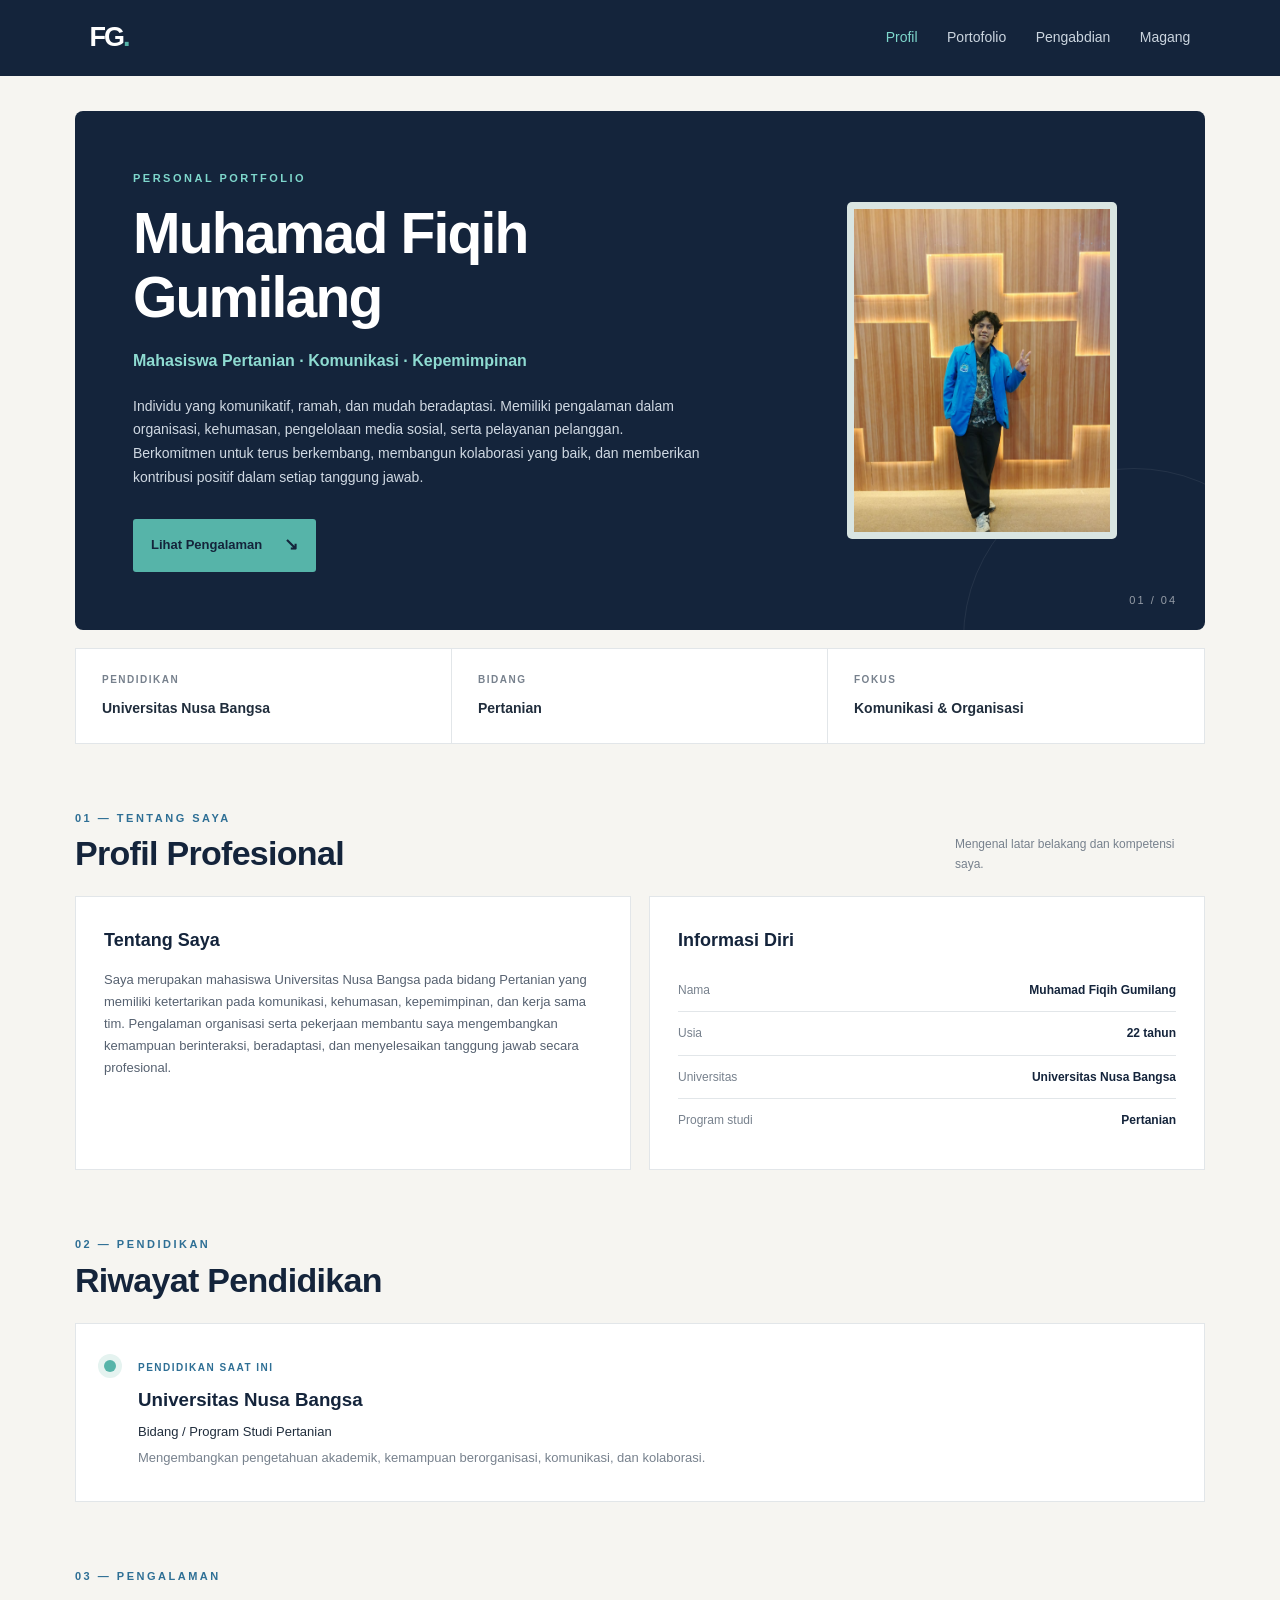
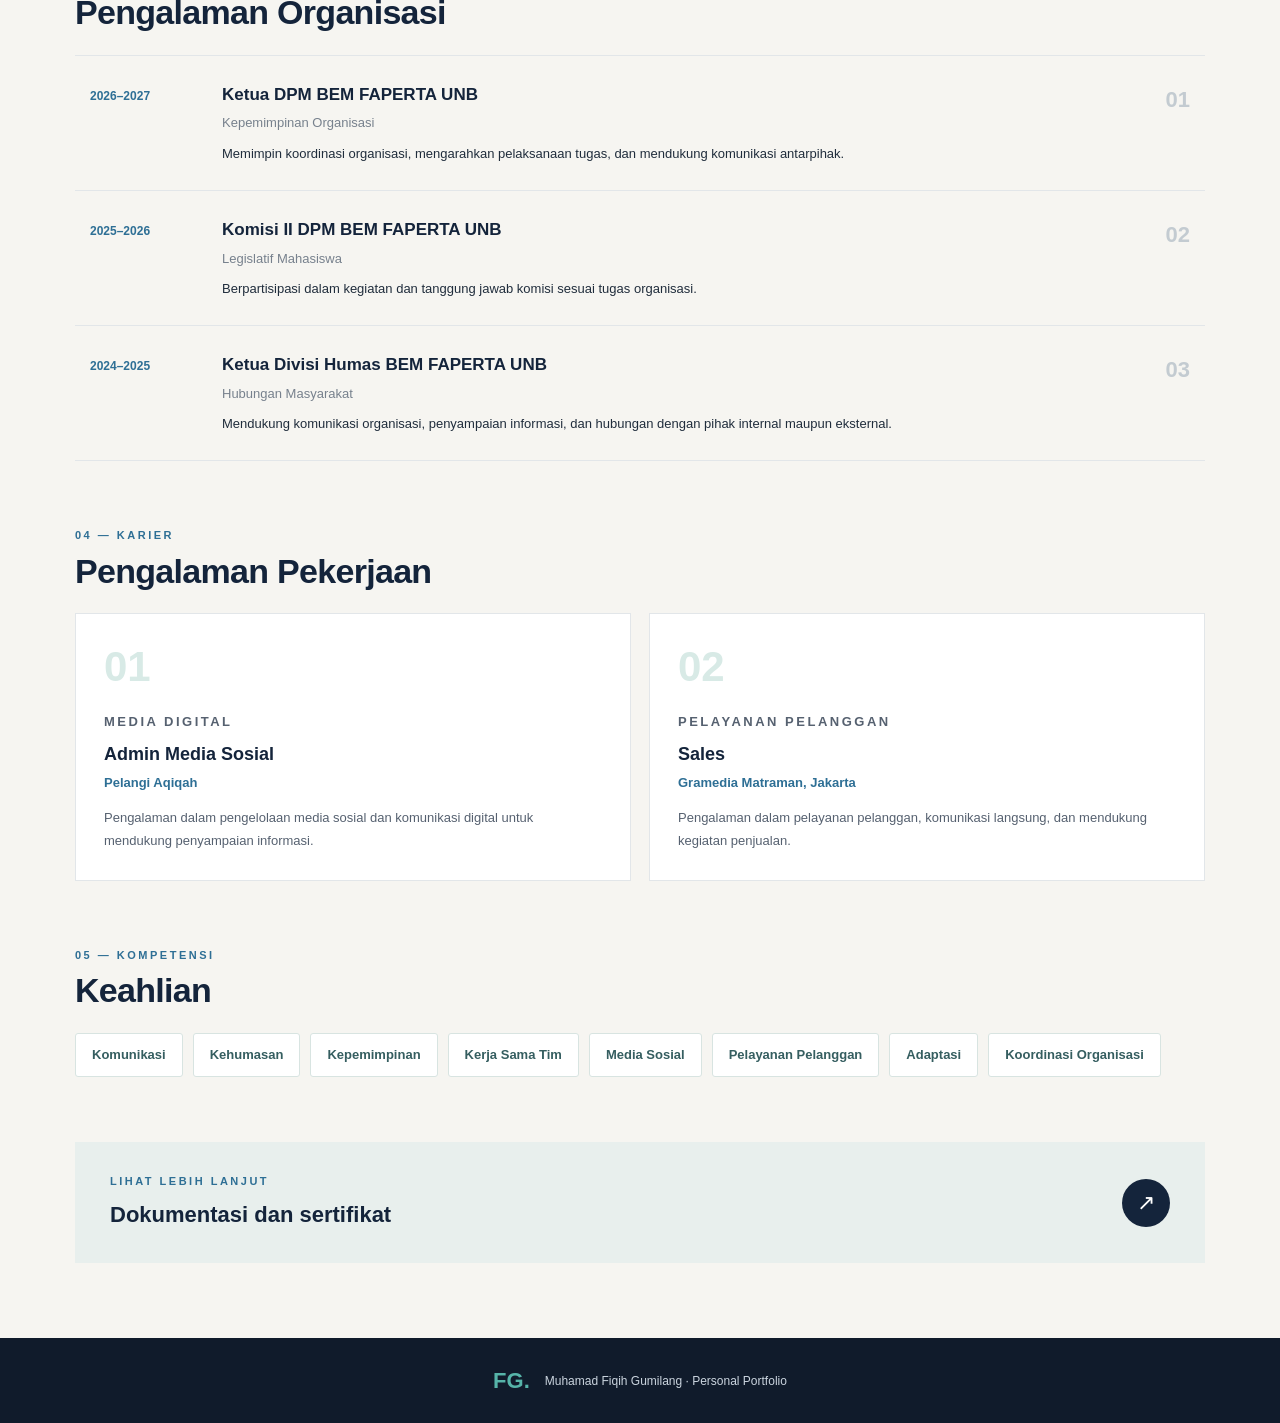
==== index.html @ 23f58331 "Add files via upload" ====
<!DOCTYPE html>
<html lang="id">
<head>
  <meta charset="UTF-8">
  <meta name="viewport" content="width=device-width, initial-scale=1.0">
  <meta name="description" content="Portofolio profesional Muhamad Fiqih Gumilang">
  <title>Muhamad Fiqih Gumilang | Portfolio</title>
  <link rel="stylesheet" href="style.css">
</head>
<body>

  <header class="navbar">
    <a class="brand" href="#profil" onclick="showPage('profil', this)">
      FG<span>.</span>
    </a>

    <nav aria-label="Navigasi utama">
      <a href="#profil" class="nav-link active"
         onclick="showPage('profil', this)">Profil</a>
      <a href="#portofolio" class="nav-link"
         onclick="showPage('portofolio', this)">Portofolio</a>
      <a href="#pengabdian" class="nav-link"
         onclick="showPage('pengabdian', this)">Pengabdian</a>
      <a href="#magang" class="nav-link"
         onclick="showPage('magang', this)">Magang</a>
    </nav>
  </header>

  <main>

    <!-- HALAMAN 1: PROFIL -->
    <section id="profil" class="page active">

      <div class="hero">
        <div class="hero-content">
          <p class="eyebrow">PERSONAL PORTFOLIO</p>
          <h1>Muhamad Fiqih Gumilang</h1>

          <p class="hero-role">
            Mahasiswa Pertanian · Komunikasi · Kepemimpinan
          </p>

          <p class="hero-description">
            Individu yang komunikatif, ramah, dan mudah beradaptasi.
            Memiliki pengalaman dalam organisasi, kehumasan, pengelolaan
            media sosial, serta pelayanan pelanggan. Berkomitmen untuk
            terus berkembang, membangun kolaborasi yang baik, dan
            memberikan kontribusi positif dalam setiap tanggung jawab.
          </p>

          <a class="button" href="#pengalaman"
             onclick="showPage('profil', document.querySelector('.nav-link[href=\'#profil\']'))">
            Lihat Pengalaman <span>↘</span>
          </a>
        </div>

        <div class="hero-photo">
          <img src="foto1.jpeg"
               alt="Foto Muhamad Fiqih Gumilang">
        </div>

        <div class="hero-number">01 / 04</div>
      </div>

      <div class="intro-strip">
        <div>
          <span class="strip-label">PENDIDIKAN</span>
          <strong>Universitas Nusa Bangsa</strong>
        </div>
        <div>
          <span class="strip-label">BIDANG</span>
          <strong>Pertanian</strong>
        </div>
        <div>
          <span class="strip-label">FOKUS</span>
          <strong>Komunikasi & Organisasi</strong>
        </div>
      </div>

      <section class="content-section">
        <div class="section-heading">
          <div>
            <p class="eyebrow">01 — TENTANG SAYA</p>
            <h2>Profil Profesional</h2>
          </div>
          <p class="section-note">
            Mengenal latar belakang dan kompetensi saya.
          </p>
        </div>

        <div class="two-column">
          <article class="info-card">
            <h3>Tentang Saya</h3>
            <p>
              Saya merupakan mahasiswa Universitas Nusa Bangsa pada
              bidang Pertanian yang memiliki ketertarikan pada komunikasi,
              kehumasan, kepemimpinan, dan kerja sama tim. Pengalaman
              organisasi serta pekerjaan membantu saya mengembangkan
              kemampuan berinteraksi, beradaptasi, dan menyelesaikan
              tanggung jawab secara profesional.
            </p>
          </article>

          <article class="info-card personal-info">
            <h3>Informasi Diri</h3>
            <div class="info-row">
              <span>Nama</span>
              <strong>Muhamad Fiqih Gumilang</strong>
            </div>
            <div class="info-row">
              <span>Usia</span>
              <strong>22 tahun</strong>
            </div>
            <div class="info-row">
              <span>Universitas</span>
              <strong>Universitas Nusa Bangsa</strong>
            </div>
            <div class="info-row">
              <span>Program studi</span>
              <strong>Pertanian</strong>
            </div>
          </article>
        </div>
      </section>

      <section class="content-section">
        <div class="section-heading">
          <div>
            <p class="eyebrow">02 — PENDIDIKAN</p>
            <h2>Riwayat Pendidikan</h2>
          </div>
        </div>

        <article class="timeline-card">
          <div class="timeline-mark"></div>
          <div>
            <span class="date-label">PENDIDIKAN SAAT INI</span>
            <h3>Universitas Nusa Bangsa</h3>
            <p>Bidang / Program Studi Pertanian</p>
            <p class="muted">
              Mengembangkan pengetahuan akademik, kemampuan berorganisasi,
              komunikasi, dan kolaborasi.
            </p>
          </div>
        </article>
      </section>

      <section class="content-section" id="pengalaman">
        <div class="section-heading">
          <div>
            <p class="eyebrow">03 — PENGALAMAN</p>
            <h2>Pengalaman Organisasi</h2>
          </div>
        </div>

        <div class="experience-list">

          <article class="experience-card">
            <span class="experience-year">2026–2027</span>
            <div>
              <h3>Ketua DPM BEM FAPERTA UNB</h3>
              <p class="muted">Kepemimpinan Organisasi</p>
              <p>
                Memimpin koordinasi organisasi, mengarahkan pelaksanaan
                tugas, dan mendukung komunikasi antarpihak.
              </p>
            </div>
            <span class="card-index">01</span>
          </article>

          <article class="experience-card">
            <span class="experience-year">2025–2026</span>
            <div>
              <h3>Komisi II DPM BEM FAPERTA UNB</h3>
              <p class="muted">Legislatif Mahasiswa</p>
              <p>
                Berpartisipasi dalam kegiatan dan tanggung jawab komisi
                sesuai tugas organisasi.
              </p>
            </div>
            <span class="card-index">02</span>
          </article>

          <article class="experience-card">
            <span class="experience-year">2024–2025</span>
            <div>
              <h3>Ketua Divisi Humas BEM FAPERTA UNB</h3>
              <p class="muted">Hubungan Masyarakat</p>
              <p>
                Mendukung komunikasi organisasi, penyampaian informasi,
                dan hubungan dengan pihak internal maupun eksternal.
              </p>
            </div>
            <span class="card-index">03</span>
          </article>

        </div>
      </section>

      <section class="content-section">
        <div class="section-heading">
          <div>
            <p class="eyebrow">04 — KARIER</p>
            <h2>Pengalaman Pekerjaan</h2>
          </div>
        </div>

        <div class="two-column">
          <article class="job-card">
            <div class="job-symbol">01</div>
            <p class="eyebrow">MEDIA DIGITAL</p>
            <h3>Admin Media Sosial</h3>
            <p class="company">Pelangi Aqiqah</p>
            <p>
              Pengalaman dalam pengelolaan media sosial dan komunikasi
              digital untuk mendukung penyampaian informasi.
            </p>
          </article>

          <article class="job-card">
            <div class="job-symbol">02</div>
            <p class="eyebrow">PELAYANAN PELANGGAN</p>
            <h3>Sales</h3>
            <p class="company">Gramedia Matraman, Jakarta</p>
            <p>
              Pengalaman dalam pelayanan pelanggan, komunikasi langsung,
              dan mendukung kegiatan penjualan.
            </p>
          </article>
        </div>
      </section>

      <section class="content-section">
        <div class="section-heading">
          <div>
            <p class="eyebrow">05 — KOMPETENSI</p>
            <h2>Keahlian</h2>
          </div>
        </div>

        <div class="skill-list">
          <span>Komunikasi</span>
          <span>Kehumasan</span>
          <span>Kepemimpinan</span>
          <span>Kerja Sama Tim</span>
          <span>Media Sosial</span>
          <span>Pelayanan Pelanggan</span>
          <span>Adaptasi</span>
          <span>Koordinasi Organisasi</span>
        </div>
      </section>

      <div class="next-page">
        <div>
          <p class="eyebrow">LIHAT LEBIH LANJUT</p>
          <h2>Dokumentasi dan sertifikat</h2>
        </div>
        <a href="#portofolio" class="round-link"
           aria-label="Buka halaman Portofolio"
           onclick="showPage('portofolio', document.querySelector('.nav-link[href=\'#portofolio\']'))">
          ↗
        </a>
      </div>
    </section>


    <!-- HALAMAN 2: PORTOFOLIO -->
    <section id="portofolio" class="page">
      <div class="portfolio-heading">
        <p class="eyebrow">PORTOFOLIO · 02</p>
        <h1>Perjalanan, Kontribusi,<br>dan Pencapaian.</h1>
        <p>
          Dokumentasi pengalaman organisasi, kegiatan, dan sertifikat
          sebagai bagian dari perjalanan profesional.
        </p>
      </div>

      <section class="content-section">
        <div class="section-heading">
          <div>
            <p class="eyebrow">01 — DOKUMENTASI</p>
            <h2>Organisasi & Kegiatan</h2>
          </div>
        </div>

        <div class="gallery">

          <article class="gallery-card">
            <div class="gallery-image-wrap">
              <img src="organisasi1.jpeg"
                   alt="Dokumentasi kegiatan organisasi pertama"
                   onerror="this.hidden=true; this.nextElementSibling.hidden=false;">
              <div class="image-placeholder" hidden>
                <span>FOTO ORGANISASI</span>
              </div>
            </div>
            <div class="gallery-caption">
              <span>ORGANISASI</span>
              <h3>Panitia Agricamp</h3>
              <p>BEM FAPERTA UNB · 2024–2025</p>
            </div>
          </article>

          <article class="gallery-card">
            <div class="gallery-image-wrap">
              <img src="organisasi2.jpeg"
                   alt="Dokumentasi kegiatan organisasi kedua"
                   onerror="this.hidden=true; this.nextElementSibling.hidden=false;">
              <div class="image-placeholder" hidden>
                <span>FOTO ORGANISASI</span>
              </div>
            </div>
            <div class="gallery-caption">
              <span>ORGANISASI</span>
              <h3>Studi Banding</h3>
              <p>BEM FAPERTA UNB · 2025–2026</p>
            </div>
          </article>

          <article class="gallery-card">
            <div class="gallery-image-wrap">
              <img src="organisasi3.jpeg"
                   alt="Dokumentasi kegiatan organisasi ketiga"
                   onerror="this.hidden=true; this.nextElementSibling.hidden=false;">
              <div class="image-placeholder" hidden>
                <span>FOTO ORGANISASI</span>
              </div>
            </div>
            <div class="gallery-caption">
              <span>KEPEMIMPINAN</span>
              <h3>Musyawarah Besar</h3>
              <p>BEM FAPERTA UNB 2024-2025</p>
            </div>
          </article>

        </div>
      </section>

      <section class="content-section">
        <div class="section-heading">
          <div>
            <p class="eyebrow">02 — PENCAPAIAN</p>
            <h2>Sertifikat & Penghargaan</h2>
          </div>
        </div>

        <div class="gallery certificates">

          <article class="gallery-card certificate-card">
            <div class="gallery-image-wrap">
              <img src="sertifikat1.jpeg"
                   alt="Sertifikat pertama"
                   onerror="this.hidden=true; this.nextElementSibling.hidden=false;">
              <div class="image-placeholder certificate-placeholder" hidden>
                <span>SERTIFIKAT</span>
              </div>
            </div>
            <div class="gallery-caption">
              <span>SERTIFIKAT PEMAKALAH</span>
              <h3>Pemakalah Seminar Nasional Pertanian Seri 7</h3>
              <p>Politeknik Pembangunan Pertanian Manokwari 2026</p>
            </div>
          </article>

          <article class="gallery-card certificate-card">
            <div class="gallery-image-wrap">
              <img src="sertifikat2.jpeg"
                   alt="Sertifikat kedua"
                   onerror="this.hidden=true; this.nextElementSibling.hidden=false;">
              <div class="image-placeholder certificate-placeholder" hidden>
                <span>SERTIFIKAT</span>
              </div>
            </div>
            <div class="gallery-caption">
              <span>SERTIFIKAT</span>
              <h3>Pelatihan Marketplace</h3>
              <p>Prakerja,2024</p>
            </div>
          </article>

          <article class="gallery-card certificate-card">
            <div class="gallery-image-wrap">
              <img src="sertifikat3.jpeg"
                   alt="Sertifikat ketiga"
                   onerror="this.hidden=true; this.nextElementSibling.hidden=false;">
              <div class="image-placeholder certificate-placeholder" hidden>
                <span>SERTIFIKAT / PENGHARGAAN</span>
              </div>
            </div>
            <div class="gallery-caption">
              <span>PENGHARGAAN</span>
              <h3>Merdeka Belajar — Program Inbound</h3>
              <p>Fakultas Pertanian, Universitas Brawijaya (FP UB) · 2025</p>
            </div>
          </article>

        </div>
      </section>

      <div class="closing">
        <p class="eyebrow">TERIMA KASIH</p>
        <h2>Siap untuk terus<br>belajar dan berkontribusi.</h2>
        <p>
          Terbuka untuk kolaborasi, pengalaman baru, dan kesempatan
          mengembangkan kemampuan profesional.
        </p>
        <a href="#profil" class="button"
           onclick="showPage('profil', document.querySelector('.nav-link[href=\'#profil\']'))">
          Kembali ke Profil <span>↗</span>
        </a>
      </div>
    </section>


    <!-- HALAMAN 3: PENGABDIAN MASYARAKAT -->
    <section id="pengabdian" class="page">
      <div class="portfolio-heading">
        <p class="eyebrow">PENGABDIAN · 03</p>
        <h1>Kontribusi untuk<br>Masyarakat.</h1>
        <p>
          Dokumentasi kegiatan sosial, edukasi, relawan, dan program
          pemberdayaan masyarakat yang pernah diikuti.
        </p>
      </div>

      <section class="content-section">
        <div class="section-heading">
          <div>
            <p class="eyebrow">COMMUNITY SERVICE & SOCIAL IMPACT</p>
            <h2>Kegiatan Pengabdian</h2>
          </div>
          <p class="section-note">
          </p>
        </div>

        <div class="empty-state">
          <div class="empty-state-number">
		  </div>
          <div>
            <h3>Dokumentasi kegiatan pengabdian</h3>
          </div>
        </div>

        <div class="activity-grid">

  <!-- KARTU PENGABDIAN 1 -->
  <article class="activity-card">
    <div class="activity-image-wrap">
      <img src="pengabdian1.jpeg"
           alt="Dokumentasi kegiatan pengabdian"
           onerror="this.hidden=true; this.nextElementSibling.hidden=false;">
      <div class="image-placeholder" hidden>
        <span>DOKUMENTASI PENGABDIAN</span>
      </div>
    </div>

    <div class="activity-content">
      <span class="experience-tag">PENGABDIAN MASYARAKAT</span>
      <h3>Karya Tani</h3>
      <p>
        Berpartisipasi dalam kegiatan Karya Tani sebagai bentuk
  kepedulian terhadap pengembangan sektor pertanian.
  Kegiatan ini menjadi kesempatan untuk memperluas wawasan,
  membangun kolaborasi, serta mendukung kesadaran akan
  pentingnya pertanian bagi masyarakat.
      </p>
    </div>
  </article>

  <!-- KARTU PENGABDIAN 2 -->
  <article class="activity-card">
    <div class="activity-image-wrap">
      <img src="pengabdian2.jpeg"
           alt="Dokumentasi kegiatan pengabdian kedua"
           onerror="this.hidden=true; this.nextElementSibling.hidden=false;">
      <div class="image-placeholder" hidden>
        <span>DOKUMENTASI PENGABDIAN</span>
      </div>
    </div>

    <div class="activity-content">
      <span class="experience-tag">PENGABDIAN MASYARAKAT</span>
      <h3>Pemberdayaan Masyarakat Di Desa Pabangbon</h3>
      <p class="activity-meta">Kp. Legok Gintung RT 001/004, Desa Pabangbon, Kec. Leuwiliang, Kab. Bogor 2026</p>
      <p>
       Berpartisipasi dalam program Pemberdayaan Desa Binaan
  Pabangbon yang berfokus pada kolaborasi bersama masyarakat
  dan pengembangan potensi lokal. Kegiatan ini menjadi
  pengalaman dalam membangun kepedulian sosial, memperkuat
  kerja sama, serta mendukung upaya pemberdayaan masyarakat
  secara berkelanjutan.
      </p>
    </div>
  </article>

</div>

    <!-- HALAMAN 4: PENGALAMAN MAGANG -->
    <section id="magang" class="page">
      <div class="portfolio-heading">
        <p class="eyebrow">PENGALAMAN PROFESIONAL · 04</p>
        <h1>Belajar, Berkarya,<br>dan Bertumbuh.</h1>
        <p>
          Rekam jejak pengalaman magang, baik berbayar (paid) maupun
          tidak berbayar (unpaid), beserta tanggung jawab dan keterampilan.
        </p>
      </div>

      <!-- MAGANG BERBAYAR -->
      <section class="content-section">
        <div class="section-heading">
          <div>
            <p class="eyebrow">01 — PAID INTERNSHIP</p>
            <h2>Magang Berbayar</h2>
          </div>
          <p class="section-note">
            Tambahkan pengalaman magang berbayar di bagian ini.
          </p>
        </div>

        <div class="empty-state empty-state-compact">
          <div class="empty-state-number">P</div>
          <div>
            <h3>Belum ada pengalaman yang ditampilkan</h3>
            <p>
              Jika kamu memiliki pengalaman magang berbayar, salin template
              PAID di bawah, lalu isi dengan data yang sesuai.
            </p>
          </div>
        </div>

        <div class="activity-grid">

          <!-- TEMPLATE PAID INTERNSHIP:
               Salin blok article ini untuk menambah pengalaman baru. -->

          <!--
          <article class="activity-card">
            <div class="activity-image-wrap">
              <img src="magang-paid-1.jpeg"
                   alt="Dokumentasi magang berbayar"
                   onerror="this.hidden=true; this.nextElementSibling.hidden=false;">
              <div class="image-placeholder" hidden>
                <span>FOTO MAGANG</span>
              </div>
            </div>
            <div class="activity-content">
              <span class="experience-tag">PAID INTERNSHIP</span>
              <h3>Nama Perusahaan</h3>
              <p class="activity-meta">Posisi · Bulan Tahun – Bulan Tahun</p>
              <p>
                Jelaskan tugas utama, kontribusi, dan keterampilan
                yang diperoleh.
              </p>
            </div>
          </article>
          -->

        </div>
      </section>

      <!-- MAGANG TIDAK BERBAYAR -->
      <section class="content-section">
        <div class="section-heading">
          <div>
            <p class="eyebrow">02 — UNPAID INTERNSHIP</p>
            <h2>Magang Tidak Berbayar</h2>
          </div>
          <p class="section-note">
            Tambahkan pengalaman magang tanpa kompensasi di bagian ini.
          </p>
        </div>

        <div class="empty-state empty-state-compact">
          <div class="empty-state-number">U</div>
          <div>
            <h3>Belum ada pengalaman yang ditampilkan</h3>
            <p>
              Jika kamu memiliki pengalaman magang tidak berbayar, salin
              template UNPAID di bawah, lalu isi dengan data yang sesuai.
            </p>
          </div>
        </div>

        <div class="activity-grid">

          <!-- TEMPLATE UNPAID INTERNSHIP:
               Salin blok article ini untuk menambah pengalaman baru. -->

          <!--
          <article class="activity-card">
            <div class="activity-image-wrap">
              <img src="magang-unpaid-1.jpeg"
                   alt="Dokumentasi magang tidak berbayar"
                   onerror="this.hidden=true; this.nextElementSibling.hidden=false;">
              <div class="image-placeholder" hidden>
                <span>FOTO MAGANG</span>
              </div>
            </div>
            <div class="activity-content">
              <span class="experience-tag">UNPAID INTERNSHIP</span>
              <h3>Nama Perusahaan / Instansi</h3>
              <p class="activity-meta">Posisi · Bulan Tahun – Bulan Tahun</p>
              <p>
                Jelaskan tugas utama, kontribusi, dan keterampilan
                yang diperoleh.
              </p>
            </div>
          </article>
          -->

        </div>
      </section>

      <div class="page-switcher">
        <a class="button button-secondary" href="#pengabdian"
           onclick="showPage('pengabdian', document.querySelector('.nav-link[href=\'#pengabdian\']'))">
          ↖ Pengabdian
        </a>
        <a class="button" href="#profil"
           onclick="showPage('profil', document.querySelector('.nav-link[href=\'#profil\']'))">
          Kembali ke Profil <span>↗</span>
        </a>
      </div>
    </section>

  </main>

  <footer>
    <span>FG.</span>
    <p>Muhamad Fiqih Gumilang · Personal Portfolio</p>
  </footer>

  <script>
    function showPage(pageId, clickedLink) {
      var targetPage = document.getElementById(pageId);
      if (!targetPage) return;

      document.querySelectorAll('.page').forEach(function(page) {
        page.classList.toggle('active', page.id === pageId);
      });

      document.querySelectorAll('.nav-link').forEach(function(link) {
        link.classList.remove('active');
      });

      var targetLink =
        clickedLink && clickedLink.classList.contains('nav-link')
          ? clickedLink
          : document.querySelector('.nav-link[href="#' + pageId + '"]');

      if (targetLink) {
        targetLink.classList.add('active');
      }

      history.replaceState(null, '', '#' + pageId);
      window.scrollTo({ top: 0, behavior: 'smooth' });
    }

    window.addEventListener('DOMContentLoaded', function() {
      var pageId = window.location.hash.slice(1);

      if (
        pageId &&
        document.getElementById(pageId) &&
        document.getElementById(pageId).classList.contains('page')
      ) {
        showPage(pageId, null);
      }
    });
  </script>

</body>
</html>
---- style.css ----
:root {
  --navy: #14243b;
  --blue: #2e6f95;
  --teal: #56b4a9;
  --cream: #f6f5f1;
  --ink: #202d3c;
  --muted: #77818d;
  --line: #e2e6e9;
  --white: #ffffff;
}

* {
  box-sizing: border-box;
}

html {
  scroll-behavior: smooth;
}

body {
  margin: 0;
  background: var(--cream);
  color: var(--ink);
  font-family: "Segoe UI", Arial, sans-serif;
  line-height: 1.7;
}

a {
  color: inherit;
  text-decoration: none;
}

img {
  display: block;
  max-width: 100%;
}

/* NAVIGASI */
.navbar {
  min-height: 76px;
  padding: 0 7%;
  display: flex;
  align-items: center;
  justify-content: space-between;
  background: var(--navy);
  color: white;
  position: sticky;
  top: 0;
  z-index: 20;
}

.brand {
  font-size: 27px;
  font-weight: 900;
  letter-spacing: -2px;
}

.brand span,
footer span {
  color: var(--teal);
}

.navbar nav {
  display: flex;
  align-items: center;
  gap: clamp(12px, 2.3vw, 30px);
}

.nav-link {
  font-size: 14px;
  color: #cbd5df;
  transition: color .2s;
  white-space: nowrap;
}

.nav-link:hover,
.nav-link.active {
  color: #7ed7cc;
}

/* HALAMAN */
main {
  max-width: 1180px;
  padding: 35px 25px 75px;
  margin: auto;
}

.page {
  display: none;
}

.page.active {
  display: block;
  animation: appear .35s ease;
}

@keyframes appear {
  from {
    opacity: 0;
    transform: translateY(8px);
  }

  to {
    opacity: 1;
    transform: translateY(0);
  }
}

/* HERO */
.hero {
  min-height: 460px;
  background: var(--navy);
  color: white;
  border-radius: 8px;
  padding: 58px;
  display: grid;
  grid-template-columns: 1.45fr .75fr;
  align-items: center;
  gap: 45px;
  position: relative;
  overflow: hidden;
}

.hero::after {
  content: "";
  position: absolute;
  width: 340px;
  height: 340px;
  border: 1px solid #ffffff12;
  border-radius: 50%;
  right: -100px;
  bottom: -180px;
  pointer-events: none;
}

.eyebrow {
  color: var(--blue);
  font-size: 11px;
  font-weight: 800;
  letter-spacing: 2.5px;
  margin: 0 0 14px;
}

.hero .eyebrow,
.portfolio-heading .eyebrow,
.closing .eyebrow {
  color: #7ed7cc;
}

.hero h1 {
  font-size: clamp(35px, 4.5vw, 57px);
  line-height: 1.12;
  letter-spacing: -1.8px;
  margin: 0 0 18px;
}

.hero-role {
  color: #8edbd1;
  font-size: 16px;
  font-weight: 600;
  margin-bottom: 20px;
}

.hero-description {
  color: #d0d9e3;
  font-size: 14px;
  max-width: 570px;
}

.hero-photo {
  width: 100%;
  max-width: 270px;
  justify-self: center;
  aspect-ratio: 4 / 5;
  background: #d5e2df;
  border: 7px solid #ffffff18;
  border-radius: 5px;
  overflow: hidden;
  position: relative;
  z-index: 1;
}

.hero-photo img {
  width: 100%;
  height: 100%;
  object-fit: cover;
}

.hero-number {
  position: absolute;
  bottom: 20px;
  right: 28px;
  color: #ffffff8c;
  font-size: 11px;
  letter-spacing: 2px;
}

/* TOMBOL */
.button {
  display: inline-flex;
  align-items: center;
  gap: 22px;
  background: var(--teal);
  color: var(--navy);
  padding: 12px 18px;
  margin-top: 15px;
  font-size: 13px;
  font-weight: 800;
  border-radius: 3px;
  transition: background .2s, transform .2s;
  border: 0;
  cursor: pointer;
}

.button:hover {
  background: #85d6cb;
  transform: translateY(-2px);
}

.button span {
  font-size: 17px;
}

.button-secondary {
  background: #e4ecea;
  color: var(--navy);
}

.button-secondary:hover {
  background: #d4e4e0;
}

/* INFORMASI SINGKAT */
.intro-strip {
  display: grid;
  grid-template-columns: repeat(3, 1fr);
  background: white;
  border: 1px solid var(--line);
  margin-top: 18px;
}

.intro-strip > div {
  padding: 22px 26px;
  border-right: 1px solid var(--line);
}

.intro-strip > div:last-child {
  border-right: 0;
}

.strip-label {
  display: block;
  color: var(--muted);
  font-size: 10px;
  font-weight: 800;
  letter-spacing: 1.5px;
  margin-bottom: 6px;
}

.intro-strip strong {
  font-size: 14px;
}

/* BAGIAN KONTEN */
.content-section {
  margin-top: 65px;
}

.section-heading {
  display: flex;
  justify-content: space-between;
  align-items: end;
  gap: 20px;
  margin-bottom: 22px;
}

.section-heading .eyebrow {
  margin-bottom: 6px;
}

.section-heading h2 {
  color: var(--navy);
  font-size: clamp(25px, 3vw, 34px);
  line-height: 1.2;
  letter-spacing: -.7px;
  margin: 0;
}

.section-note {
  max-width: 250px;
  color: var(--muted);
  font-size: 12px;
  margin: 0;
}

/* KARTU INFORMASI */
.two-column {
  display: grid;
  grid-template-columns: repeat(2, minmax(0, 1fr));
  gap: 18px;
}

.info-card,
.job-card {
  background: white;
  border: 1px solid var(--line);
  padding: 28px;
}

.info-card h3,
.job-card h3 {
  color: var(--navy);
  font-size: 18px;
  margin: 0 0 13px;
}

.info-card p,
.job-card p {
  font-size: 13px;
  color: #566170;
  margin-bottom: 0;
}

/* INFORMASI DIRI */
.personal-info .info-row {
  display: flex;
  justify-content: space-between;
  gap: 15px;
  padding: 11px 0;
  border-bottom: 1px solid var(--line);
  font-size: 12px;
}

.personal-info .info-row:last-child {
  border-bottom: 0;
}

.info-row span {
  color: var(--muted);
}

.info-row strong {
  text-align: right;
  color: var(--navy);
}

/* PENDIDIKAN */
.timeline-card {
  display: flex;
  align-items: flex-start;
  gap: 22px;
  padding: 28px;
  background: white;
  border: 1px solid var(--line);
}

.timeline-mark {
  width: 12px;
  height: 12px;
  background: var(--teal);
  flex-shrink: 0;
  margin-top: 8px;
  border-radius: 50%;
  box-shadow: 0 0 0 6px #e5f3f0;
}

.date-label {
  color: var(--blue);
  font-size: 10px;
  letter-spacing: 1.5px;
  font-weight: 800;
}

.timeline-card h3 {
  margin: 5px 0;
  color: var(--navy);
}

.timeline-card p {
  margin: 4px 0;
  font-size: 13px;
}

.muted {
  color: var(--muted) !important;
}

/* PENGALAMAN ORGANISASI */
.experience-list {
  border-top: 1px solid var(--line);
}

.experience-card {
  display: grid;
  grid-template-columns: 110px 1fr 45px;
  gap: 22px;
  align-items: start;
  padding: 25px 15px;
  border-bottom: 1px solid var(--line);
  background: transparent;
  transition: background .2s;
}

.experience-card:hover {
  background: #ffffffa8;
}

.experience-year {
  color: var(--blue);
  font-size: 12px;
  font-weight: 800;
  padding-top: 5px;
}

.experience-card h3 {
  color: var(--navy);
  font-size: 17px;
  margin: 0 0 3px;
}

.experience-card p {
  font-size: 13px;
  margin: 8px 0 0;
}

.experience-card .muted {
  margin-top: 0;
}

.card-index {
  color: #c3cbd1;
  font-size: 22px;
  font-weight: 800;
  text-align: right;
}

/* PEKERJAAN */
.job-card {
  position: relative;
  overflow: hidden;
}

.job-symbol {
  color: #d8eae6;
  font-size: 42px;
  line-height: 1.2;
  font-weight: 900;
  margin-bottom: 18px;
}

.job-card .eyebrow {
  margin-bottom: 6px;
}

.job-card h3 {
  margin-bottom: 3px;
}

.job-card .company {
  color: var(--blue);
  font-weight: 700;
  margin: 0;
}

/* KEAHLIAN */
.skill-list {
  display: flex;
  flex-wrap: wrap;
  gap: 10px;
}

.skill-list span {
  padding: 10px 16px;
  border: 1px solid #d8e4e1;
  background: white;
  color: #355e60;
  font-size: 13px;
  font-weight: 600;
  border-radius: 3px;
}

/* KARTU MENU KE HALAMAN PORTOFOLIO */
.next-page {
  background: #e8efed;
  margin-top: 65px;
  padding: 30px 35px;
  display: flex;
  align-items: center;
  justify-content: space-between;
  gap: 20px;
}

.next-page .eyebrow {
  margin-bottom: 5px;
}

.next-page h2 {
  margin: 0;
  color: var(--navy);
  font-size: 22px;
}

.round-link {
  background: var(--navy);
  color: white;
  border-radius: 50%;
  width: 48px;
  height: 48px;
  display: grid;
  place-items: center;
  font-size: 22px;
  flex-shrink: 0;
}

/* HEADING HALAMAN */
.portfolio-heading {
  padding: 65px 45px;
  background: var(--navy);
  color: white;
}

.portfolio-heading h1 {
  font-size: clamp(38px, 6vw, 65px);
  line-height: 1.08;
  letter-spacing: -1.8px;
  margin: 0 0 20px;
}

.portfolio-heading > p:last-child {
  max-width: 570px;
  color: #d0d9e3;
  font-size: 14px;
}

/* GALERI */
.gallery {
  display: grid;
  grid-template-columns: repeat(3, minmax(0, 1fr));
  gap: 18px;
}

.gallery-card {
  min-width: 0;
  background: white;
  border: 1px solid var(--line);
  overflow: hidden;
  transition: transform .2s, box-shadow .2s;
}

.gallery-card:hover {
  transform: translateY(-4px);
  box-shadow: 0 12px 25px #14243b12;
}

/* GAMBAR DAN PLACEHOLDER */
[hidden] {
  display: none !important;
}

.gallery-image-wrap,
.activity-image-wrap {
  position: relative;
  overflow: hidden;
  background: #e8efed;
}

.gallery-image-wrap > img {
  width: 100%;
  height: 225px;
  object-fit: cover;
  background: #e8efed;
}

.gallery-image-wrap .image-placeholder {
  height: 225px;
}

.gallery-image-wrap .certificate-placeholder {
  height: 200px;
}

.image-placeholder {
  display: grid;
  place-items: center;
  padding: 20px;
  min-height: 190px;
  background: linear-gradient(135deg, #e6efec, #d8e3e2);
  color: #53716f;
  text-align: center;
  font-size: 11px;
  font-weight: 800;
  letter-spacing: 1.8px;
}

.image-placeholder span {
  border: 1px dashed #9fb8b4;
  padding: 12px 16px;
}

.certificate-placeholder {
  background: linear-gradient(135deg, #edf0ef, #dfe7e6);
}

.gallery-image-wrap + .gallery-caption {
  padding: 19px;
}

.gallery-caption {
  padding: 19px;
}

.gallery-caption > span {
  color: var(--blue);
  font-size: 10px;
  font-weight: 800;
  letter-spacing: 1.5px;
}

.gallery-caption h3 {
  color: var(--navy);
  font-size: 16px;
  margin: 7px 0 3px;
}

.gallery-caption p {
  color: var(--muted);
  font-size: 12px;
  margin: 0;
}

.certificate-card .gallery-image-wrap > img {
  height: 200px;
  object-fit: contain;
  padding: 12px;
  background: #edf0ef;
}

/* PENUTUP PORTOFOLIO */
.closing {
  margin-top: 65px;
  padding: 48px;
  background: var(--navy);
  color: white;
}

.closing h2 {
  font-size: clamp(30px, 4vw, 45px);
  line-height: 1.2;
  margin: 0;
}

.closing > p:not(.eyebrow) {
  color: #cbd5df;
  font-size: 13px;
  max-width: 500px;
}

/* FOOTER */
footer {
  min-height: 85px;
  background: #101b2b;
  color: #cbd5df;
  display: flex;
  align-items: center;
  justify-content: center;
  gap: 15px;
  padding: 20px;
  font-size: 12px;
}

footer span {
  font-size: 22px;
  font-weight: 900;
}

footer p {
  margin: 0;
}

/* HALAMAN PENGABDIAN DAN MAGANG */
.activity-grid {
  display: grid;
  grid-template-columns: repeat(3, minmax(0, 1fr));
  gap: 18px;
}

.activity-card {
  min-width: 0;
  overflow: hidden;
  background: var(--white);
  border: 1px solid var(--line);
  transition: transform .2s, box-shadow .2s;
}

.activity-card:hover {
  transform: translateY(-4px);
  box-shadow: 0 12px 25px #14243b12;
}

.activity-image-wrap > img {
  width: 100%;
  height: 210px;
  object-fit: cover;
}

.activity-image-wrap .image-placeholder {
  height: 210px;
}

.activity-content {
  padding: 21px;
}

.experience-tag {
  display: inline-block;
  color: var(--blue);
  font-size: 10px;
  font-weight: 800;
  letter-spacing: 1.5px;
}

.activity-content h3 {
  margin: 9px 0 5px;
  color: var(--navy);
  font-size: 17px;
  line-height: 1.35;
}

.activity-content p {
  color: #566170;
  font-size: 13px;
  margin: 9px 0 0;
}

.activity-content .activity-meta {
  color: var(--muted);
  font-size: 12px;
  margin-top: 0;
}

/* PLACEHOLDER SAAT BELUM ADA PENGALAMAN */
.empty-state {
  display: flex;
  align-items: flex-start;
  gap: 22px;
  padding: 28px;
  background: #fff;
  border: 1px dashed #c6d7d3;
  margin-bottom: 20px;
}

.empty-state-number {
  flex-shrink: 0;
  display: grid;
  place-items: center;
  width: 52px;
  height: 52px;
  color: var(--navy);
  background: #e5f3f0;
  font-size: 20px;
  font-weight: 900;
  border-radius: 50%;
}

.empty-state h3 {
  color: var(--navy);
  margin: 0 0 6px;
  font-size: 17px;
}

.empty-state p {
  color: #566170;
  font-size: 13px;
  margin: 0;
}

.empty-state-hint {
  display: inline-block;
  margin-top: 11px;
  color: #397c78;
  font-size: 11px;
  font-weight: 700;
}

.empty-state-compact {
  padding: 22px;
}

/* NAVIGASI ANTARHALAMAN */
.page-switcher {
  display: flex;
  justify-content: space-between;
  align-items: center;
  gap: 14px;
  margin-top: 55px;
  padding-top: 28px;
  border-top: 1px solid var(--line);
}

/* RESPONSIF TABLET */
@media (max-width: 800px) {
  .navbar {
    padding: 0 5%;
  }

  main {
    padding: 25px 18px 55px;
  }

  .hero {
    padding: 35px;
    grid-template-columns: 1.2fr .8fr;
    gap: 25px;
  }

  .intro-strip > div {
    padding: 17px;
  }

  .gallery,
  .activity-grid {
    grid-template-columns: repeat(2, minmax(0, 1fr));
  }

  .experience-card {
    grid-template-columns: 90px 1fr 30px;
    gap: 14px;
  }
}

/* RESPONSIF HP */
@media (max-width: 560px) {
  .navbar {
    min-height: 68px;
    flex-wrap: wrap;
    gap: 10px;
    padding-top: 12px;
    padding-bottom: 12px;
  }

  .navbar nav {
    gap: 12px;
    flex-wrap: wrap;
    justify-content: flex-end;
  }

  .nav-link {
    font-size: 11px;
  }

  main {
    padding: 18px 12px 40px;
  }

  .hero {
    grid-template-columns: 1fr;
    padding: 29px 23px;
    gap: 25px;
  }

  .hero h1 {
    font-size: 39px;
  }

  .hero-photo {
    justify-self: start;
    max-width: 205px;
  }

  .hero-number {
    right: 17px;
    bottom: 17px;
  }

  .intro-strip {
    grid-template-columns: 1fr;
  }

  .intro-strip > div {
    border-right: 0;
    border-bottom: 1px solid var(--line);
    padding: 15px 20px;
  }

  .intro-strip > div:last-child {
    border-bottom: 0;
  }

  .content-section {
    margin-top: 45px;
  }

  .section-heading {
    display: block;
  }

  .section-note {
    margin-top: 10px;
  }

  .two-column,
  .gallery,
  .activity-grid {
    grid-template-columns: 1fr;
  }

  .info-card,
  .job-card {
    padding: 22px;
  }

  .experience-card {
    grid-template-columns: 1fr 30px;
    gap: 5px 12px;
    padding: 20px 8px;
  }

  .experience-year {
    grid-column: 1 / -1;
  }

  .experience-card > div {
    grid-column: 1;
  }

  .card-index {
    grid-column: 2;
    grid-row: 2;
  }

  .portfolio-heading {
    padding: 42px 25px;
  }

  .portfolio-heading h1 {
    font-size: 42px;
  }

  .gallery-image-wrap > img {
    height: 235px;
  }

  .certificate-card .gallery-image-wrap > img {
    height: 200px;
  }

  .next-page {
    padding: 24px;
  }

  .next-page h2 {
    font-size: 18px;
  }

  .closing {
    padding: 32px 24px;
    margin-top: 45px;
  }

  footer {
    gap: 10px;
  }

  .empty-state {
    gap: 14px;
    padding: 20px;
  }

  .empty-state-number {
    width: 42px;
    height: 42px;
    font-size: 17px;
  }

  .page-switcher {
    align-items: stretch;
    flex-direction: column;
  }

  .page-switcher .button {
    justify-content: center;
  }
}

/* CETAK */
@media print {
  .navbar,
  .button,
  .next-page,
  .page-switcher,
  footer {
    display: none !important;
  }

  body {
    background: white;
  }

  main {
    max-width: 100%;
    margin: 0;
    padding: 0;
  }

  .page,
  .page.active {
    display: block !important;
  }

  .hero,
  .portfolio-heading,
  .closing {
    print-color-adjust: exact;
    -webkit-print-color-adjust: exact;
  }

  .content-section,
  .gallery-card,
  .activity-card,
  .info-card,
  .job-card {
    break-inside: avoid;
  }
}
/* Mengatur ukuran kartu foto pengabdian dan magang */
.activity-grid {
    display: grid;
    grid-template-columns: repeat(3, minmax(0, 1fr));
    gap: 18px;
    align-items: start;
}

.activity-image-wrap > img {
    width: 100%;
    height: 140px;
    object-fit: cover;
}

/* Tampilan tablet */
@media (max-width: 800px) {
    .activity-grid {
        grid-template-columns: repeat(2, minmax(0, 1fr));
    }
}

/* Tampilan HP */
@media (max-width: 560px) {
    .activity-grid {
        grid-template-columns: repeat(2, minmax(0, 1fr));
        gap: 10px;
    }

    .activity-image-wrap > img {
        height: 110px;
    }

    .activity-content {
        padding: 12px;
    }

    .activity-content h3 {
        font-size: 14px;
    }

    .activity-content p {
        font-size: 12px;
    }
}
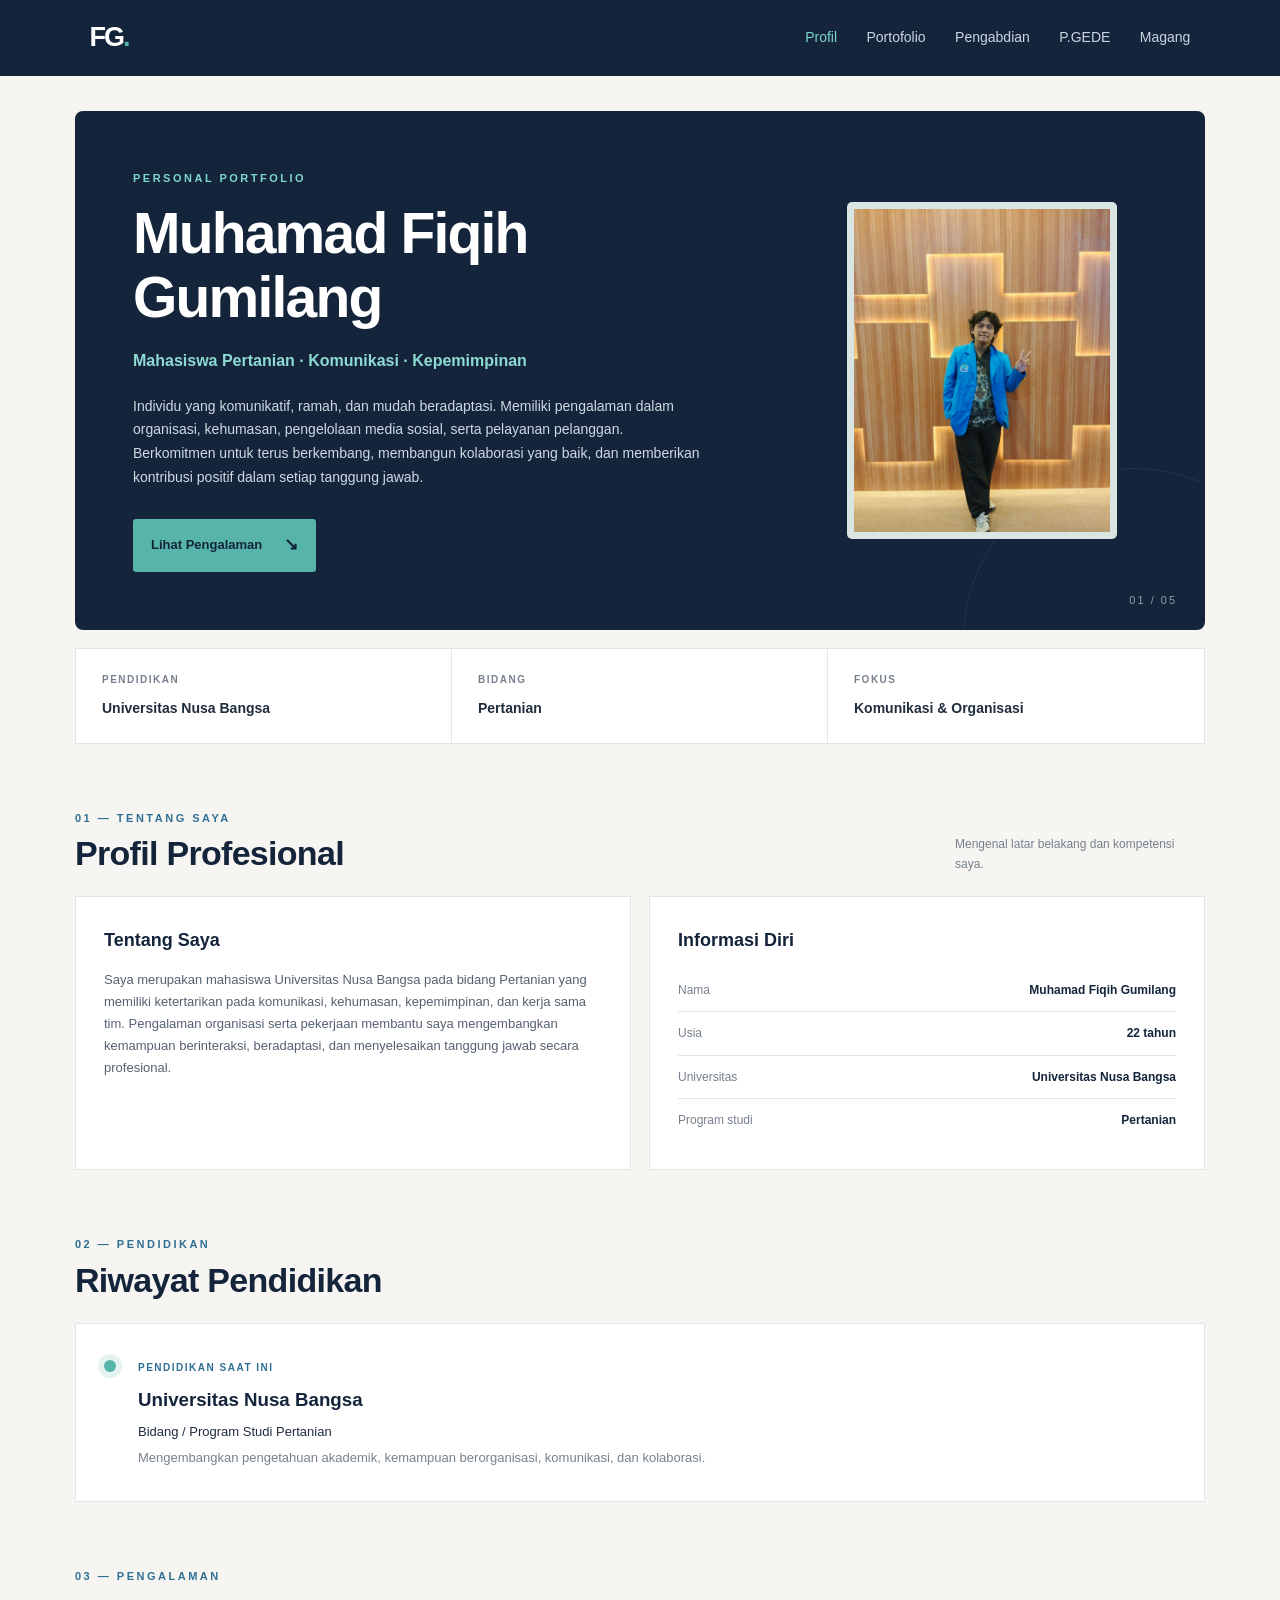
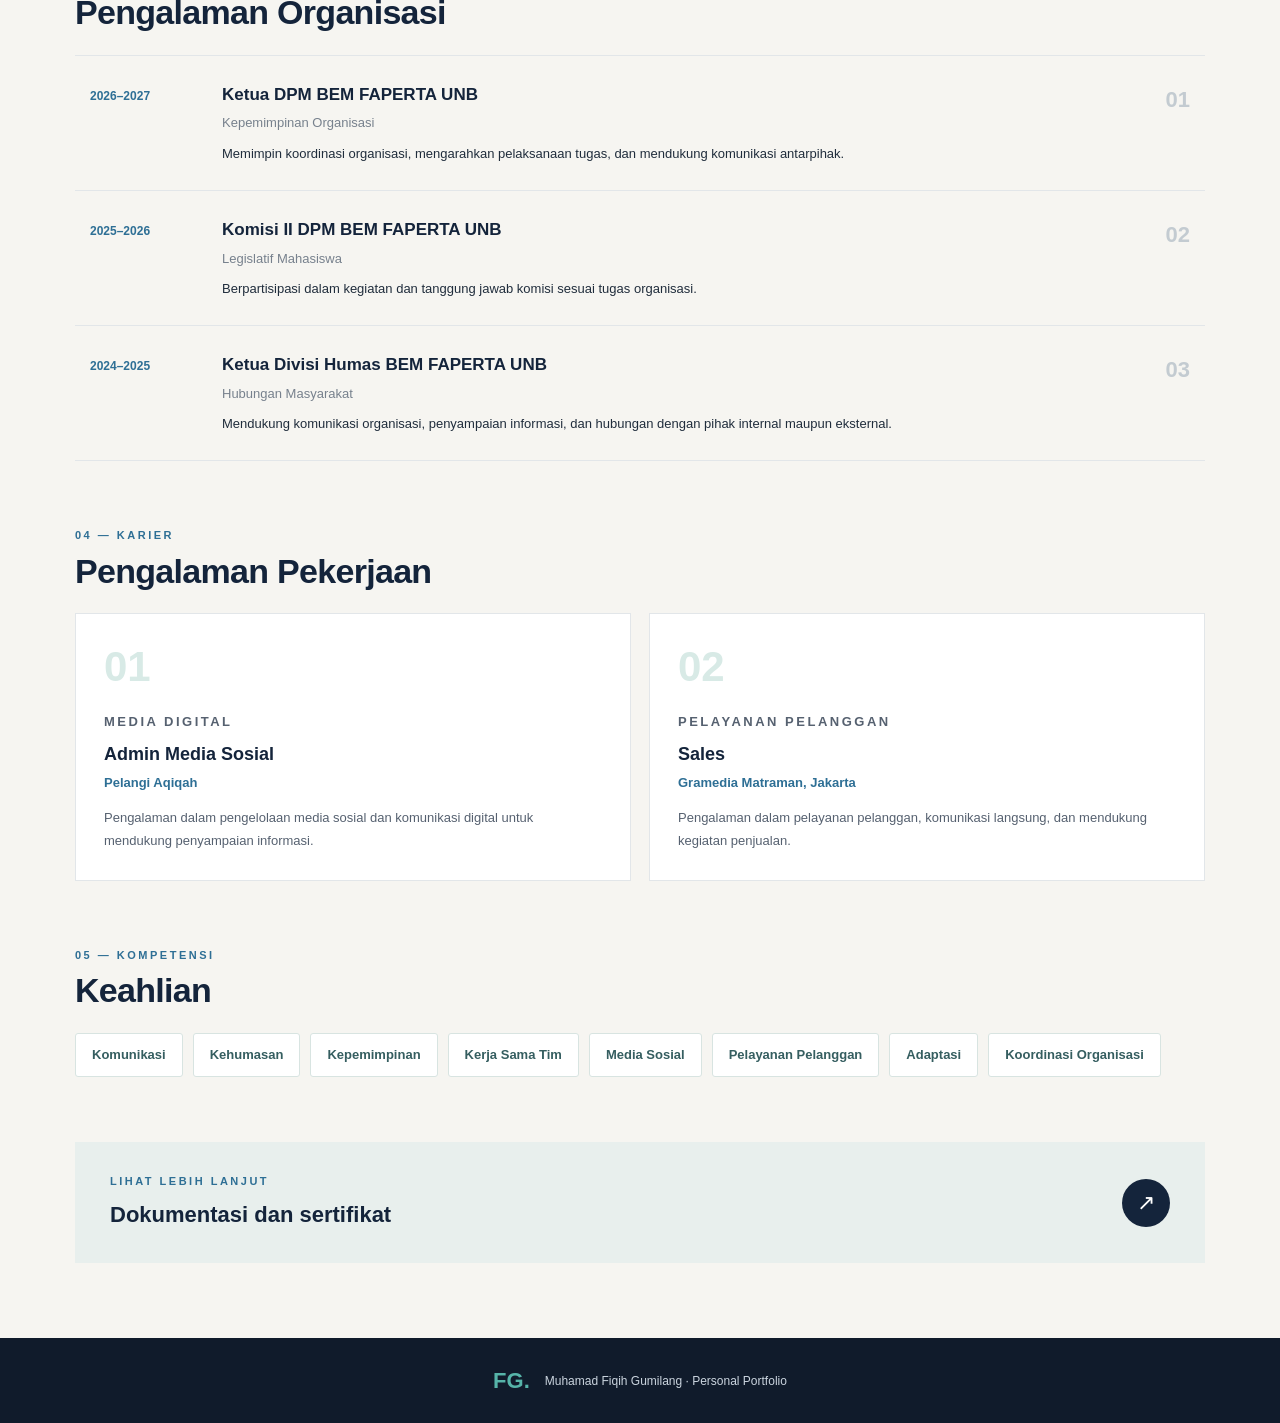
==== commit 07dcd42b: "Add files via upload" ====
--- a/index.html
+++ b/index.html
@@ -1,674 +1,1010 @@
-<!DOCTYPE html>
-<html lang="id">
-<head>
-  <meta charset="UTF-8">
-  <meta name="viewport" content="width=device-width, initial-scale=1.0">
-  <meta name="description" content="Portofolio profesional Muhamad Fiqih Gumilang">
-  <title>Muhamad Fiqih Gumilang | Portfolio</title>
-  <link rel="stylesheet" href="style.css">
-</head>
-<body>
-
-  <header class="navbar">
-    <a class="brand" href="#profil" onclick="showPage('profil', this)">
-      FG<span>.</span>
-    </a>
-
-    <nav aria-label="Navigasi utama">
-      <a href="#profil" class="nav-link active"
-         onclick="showPage('profil', this)">Profil</a>
-      <a href="#portofolio" class="nav-link"
-         onclick="showPage('portofolio', this)">Portofolio</a>
-      <a href="#pengabdian" class="nav-link"
-         onclick="showPage('pengabdian', this)">Pengabdian</a>
-      <a href="#magang" class="nav-link"
-         onclick="showPage('magang', this)">Magang</a>
-    </nav>
-  </header>
-
-  <main>
-
-    <!-- HALAMAN 1: PROFIL -->
-    <section id="profil" class="page active">
-
-      <div class="hero">
-        <div class="hero-content">
-          <p class="eyebrow">PERSONAL PORTFOLIO</p>
-          <h1>Muhamad Fiqih Gumilang</h1>
-
-          <p class="hero-role">
-            Mahasiswa Pertanian · Komunikasi · Kepemimpinan
-          </p>
-
-          <p class="hero-description">
-            Individu yang komunikatif, ramah, dan mudah beradaptasi.
-            Memiliki pengalaman dalam organisasi, kehumasan, pengelolaan
-            media sosial, serta pelayanan pelanggan. Berkomitmen untuk
-            terus berkembang, membangun kolaborasi yang baik, dan
-            memberikan kontribusi positif dalam setiap tanggung jawab.
-          </p>
-
-          <a class="button" href="#pengalaman"
-             onclick="showPage('profil', document.querySelector('.nav-link[href=\'#profil\']'))">
-            Lihat Pengalaman <span>↘</span>
-          </a>
-        </div>
-
-        <div class="hero-photo">
-          <img src="foto1.jpeg"
-               alt="Foto Muhamad Fiqih Gumilang">
-        </div>
-
-        <div class="hero-number">01 / 04</div>
-      </div>
-
-      <div class="intro-strip">
-        <div>
-          <span class="strip-label">PENDIDIKAN</span>
-          <strong>Universitas Nusa Bangsa</strong>
-        </div>
-        <div>
-          <span class="strip-label">BIDANG</span>
-          <strong>Pertanian</strong>
-        </div>
-        <div>
-          <span class="strip-label">FOKUS</span>
-          <strong>Komunikasi & Organisasi</strong>
-        </div>
-      </div>
-
-      <section class="content-section">
-        <div class="section-heading">
-          <div>
-            <p class="eyebrow">01 — TENTANG SAYA</p>
-            <h2>Profil Profesional</h2>
-          </div>
-          <p class="section-note">
-            Mengenal latar belakang dan kompetensi saya.
-          </p>
-        </div>
-
-        <div class="two-column">
-          <article class="info-card">
-            <h3>Tentang Saya</h3>
-            <p>
-              Saya merupakan mahasiswa Universitas Nusa Bangsa pada
-              bidang Pertanian yang memiliki ketertarikan pada komunikasi,
-              kehumasan, kepemimpinan, dan kerja sama tim. Pengalaman
-              organisasi serta pekerjaan membantu saya mengembangkan
-              kemampuan berinteraksi, beradaptasi, dan menyelesaikan
-              tanggung jawab secara profesional.
-            </p>
-          </article>
-
-          <article class="info-card personal-info">
-            <h3>Informasi Diri</h3>
-            <div class="info-row">
-              <span>Nama</span>
-              <strong>Muhamad Fiqih Gumilang</strong>
-            </div>
-            <div class="info-row">
-              <span>Usia</span>
-              <strong>22 tahun</strong>
-            </div>
-            <div class="info-row">
-              <span>Universitas</span>
-              <strong>Universitas Nusa Bangsa</strong>
-            </div>
-            <div class="info-row">
-              <span>Program studi</span>
-              <strong>Pertanian</strong>
-            </div>
-          </article>
-        </div>
-      </section>
-
-      <section class="content-section">
-        <div class="section-heading">
-          <div>
-            <p class="eyebrow">02 — PENDIDIKAN</p>
-            <h2>Riwayat Pendidikan</h2>
-          </div>
-        </div>
-
-        <article class="timeline-card">
-          <div class="timeline-mark"></div>
-          <div>
-            <span class="date-label">PENDIDIKAN SAAT INI</span>
-            <h3>Universitas Nusa Bangsa</h3>
-            <p>Bidang / Program Studi Pertanian</p>
-            <p class="muted">
-              Mengembangkan pengetahuan akademik, kemampuan berorganisasi,
-              komunikasi, dan kolaborasi.
-            </p>
-          </div>
-        </article>
-      </section>
-
-      <section class="content-section" id="pengalaman">
-        <div class="section-heading">
-          <div>
-            <p class="eyebrow">03 — PENGALAMAN</p>
-            <h2>Pengalaman Organisasi</h2>
-          </div>
-        </div>
-
-        <div class="experience-list">
-
-          <article class="experience-card">
-            <span class="experience-year">2026–2027</span>
-            <div>
-              <h3>Ketua DPM BEM FAPERTA UNB</h3>
-              <p class="muted">Kepemimpinan Organisasi</p>
-              <p>
-                Memimpin koordinasi organisasi, mengarahkan pelaksanaan
-                tugas, dan mendukung komunikasi antarpihak.
-              </p>
-            </div>
-            <span class="card-index">01</span>
-          </article>
-
-          <article class="experience-card">
-            <span class="experience-year">2025–2026</span>
-            <div>
-              <h3>Komisi II DPM BEM FAPERTA UNB</h3>
-              <p class="muted">Legislatif Mahasiswa</p>
-              <p>
-                Berpartisipasi dalam kegiatan dan tanggung jawab komisi
-                sesuai tugas organisasi.
-              </p>
-            </div>
-            <span class="card-index">02</span>
-          </article>
-
-          <article class="experience-card">
-            <span class="experience-year">2024–2025</span>
-            <div>
-              <h3>Ketua Divisi Humas BEM FAPERTA UNB</h3>
-              <p class="muted">Hubungan Masyarakat</p>
-              <p>
-                Mendukung komunikasi organisasi, penyampaian informasi,
-                dan hubungan dengan pihak internal maupun eksternal.
-              </p>
-            </div>
-            <span class="card-index">03</span>
-          </article>
-
-        </div>
-      </section>
-
-      <section class="content-section">
-        <div class="section-heading">
-          <div>
-            <p class="eyebrow">04 — KARIER</p>
-            <h2>Pengalaman Pekerjaan</h2>
-          </div>
-        </div>
-
-        <div class="two-column">
-          <article class="job-card">
-            <div class="job-symbol">01</div>
-            <p class="eyebrow">MEDIA DIGITAL</p>
-            <h3>Admin Media Sosial</h3>
-            <p class="company">Pelangi Aqiqah</p>
-            <p>
-              Pengalaman dalam pengelolaan media sosial dan komunikasi
-              digital untuk mendukung penyampaian informasi.
-            </p>
-          </article>
-
-          <article class="job-card">
-            <div class="job-symbol">02</div>
-            <p class="eyebrow">PELAYANAN PELANGGAN</p>
-            <h3>Sales</h3>
-            <p class="company">Gramedia Matraman, Jakarta</p>
-            <p>
-              Pengalaman dalam pelayanan pelanggan, komunikasi langsung,
-              dan mendukung kegiatan penjualan.
-            </p>
-          </article>
-        </div>
-      </section>
-
-      <section class="content-section">
-        <div class="section-heading">
-          <div>
-            <p class="eyebrow">05 — KOMPETENSI</p>
-            <h2>Keahlian</h2>
-          </div>
-        </div>
-
-        <div class="skill-list">
-          <span>Komunikasi</span>
-          <span>Kehumasan</span>
-          <span>Kepemimpinan</span>
-          <span>Kerja Sama Tim</span>
-          <span>Media Sosial</span>
-          <span>Pelayanan Pelanggan</span>
-          <span>Adaptasi</span>
-          <span>Koordinasi Organisasi</span>
-        </div>
-      </section>
-
-      <div class="next-page">
-        <div>
-          <p class="eyebrow">LIHAT LEBIH LANJUT</p>
-          <h2>Dokumentasi dan sertifikat</h2>
-        </div>
-        <a href="#portofolio" class="round-link"
-           aria-label="Buka halaman Portofolio"
-           onclick="showPage('portofolio', document.querySelector('.nav-link[href=\'#portofolio\']'))">
-          ↗
-        </a>
-      </div>
-    </section>
-
-
-    <!-- HALAMAN 2: PORTOFOLIO -->
-    <section id="portofolio" class="page">
-      <div class="portfolio-heading">
-        <p class="eyebrow">PORTOFOLIO · 02</p>
-        <h1>Perjalanan, Kontribusi,<br>dan Pencapaian.</h1>
-        <p>
-          Dokumentasi pengalaman organisasi, kegiatan, dan sertifikat
-          sebagai bagian dari perjalanan profesional.
-        </p>
-      </div>
-
-      <section class="content-section">
-        <div class="section-heading">
-          <div>
-            <p class="eyebrow">01 — DOKUMENTASI</p>
-            <h2>Organisasi & Kegiatan</h2>
-          </div>
-        </div>
-
-        <div class="gallery">
-
-          <article class="gallery-card">
-            <div class="gallery-image-wrap">
-              <img src="organisasi1.jpeg"
-                   alt="Dokumentasi kegiatan organisasi pertama"
-                   onerror="this.hidden=true; this.nextElementSibling.hidden=false;">
-              <div class="image-placeholder" hidden>
-                <span>FOTO ORGANISASI</span>
-              </div>
-            </div>
-            <div class="gallery-caption">
-              <span>ORGANISASI</span>
-              <h3>Panitia Agricamp</h3>
-              <p>BEM FAPERTA UNB · 2024–2025</p>
-            </div>
-          </article>
-
-          <article class="gallery-card">
-            <div class="gallery-image-wrap">
-              <img src="organisasi2.jpeg"
-                   alt="Dokumentasi kegiatan organisasi kedua"
-                   onerror="this.hidden=true; this.nextElementSibling.hidden=false;">
-              <div class="image-placeholder" hidden>
-                <span>FOTO ORGANISASI</span>
-              </div>
-            </div>
-            <div class="gallery-caption">
-              <span>ORGANISASI</span>
-              <h3>Studi Banding</h3>
-              <p>BEM FAPERTA UNB · 2025–2026</p>
-            </div>
-          </article>
-
-          <article class="gallery-card">
-            <div class="gallery-image-wrap">
-              <img src="organisasi3.jpeg"
-                   alt="Dokumentasi kegiatan organisasi ketiga"
-                   onerror="this.hidden=true; this.nextElementSibling.hidden=false;">
-              <div class="image-placeholder" hidden>
-                <span>FOTO ORGANISASI</span>
-              </div>
-            </div>
-            <div class="gallery-caption">
-              <span>KEPEMIMPINAN</span>
-              <h3>Musyawarah Besar</h3>
-              <p>BEM FAPERTA UNB 2024-2025</p>
-            </div>
-          </article>
-
-        </div>
-      </section>
-
-      <section class="content-section">
-        <div class="section-heading">
-          <div>
-            <p class="eyebrow">02 — PENCAPAIAN</p>
-            <h2>Sertifikat & Penghargaan</h2>
-          </div>
-        </div>
-
-        <div class="gallery certificates">
-
-          <article class="gallery-card certificate-card">
-            <div class="gallery-image-wrap">
-              <img src="sertifikat1.jpeg"
-                   alt="Sertifikat pertama"
-                   onerror="this.hidden=true; this.nextElementSibling.hidden=false;">
-              <div class="image-placeholder certificate-placeholder" hidden>
-                <span>SERTIFIKAT</span>
-              </div>
-            </div>
-            <div class="gallery-caption">
-              <span>SERTIFIKAT PEMAKALAH</span>
-              <h3>Pemakalah Seminar Nasional Pertanian Seri 7</h3>
-              <p>Politeknik Pembangunan Pertanian Manokwari 2026</p>
-            </div>
-          </article>
-
-          <article class="gallery-card certificate-card">
-            <div class="gallery-image-wrap">
-              <img src="sertifikat2.jpeg"
-                   alt="Sertifikat kedua"
-                   onerror="this.hidden=true; this.nextElementSibling.hidden=false;">
-              <div class="image-placeholder certificate-placeholder" hidden>
-                <span>SERTIFIKAT</span>
-              </div>
-            </div>
-            <div class="gallery-caption">
-              <span>SERTIFIKAT</span>
-              <h3>Pelatihan Marketplace</h3>
-              <p>Prakerja,2024</p>
-            </div>
-          </article>
-
-          <article class="gallery-card certificate-card">
-            <div class="gallery-image-wrap">
-              <img src="sertifikat3.jpeg"
-                   alt="Sertifikat ketiga"
-                   onerror="this.hidden=true; this.nextElementSibling.hidden=false;">
-              <div class="image-placeholder certificate-placeholder" hidden>
-                <span>SERTIFIKAT / PENGHARGAAN</span>
-              </div>
-            </div>
-            <div class="gallery-caption">
-              <span>PENGHARGAAN</span>
-              <h3>Merdeka Belajar — Program Inbound</h3>
-              <p>Fakultas Pertanian, Universitas Brawijaya (FP UB) · 2025</p>
-            </div>
-          </article>
-
-        </div>
-      </section>
-
-      <div class="closing">
-        <p class="eyebrow">TERIMA KASIH</p>
-        <h2>Siap untuk terus<br>belajar dan berkontribusi.</h2>
-        <p>
-          Terbuka untuk kolaborasi, pengalaman baru, dan kesempatan
-          mengembangkan kemampuan profesional.
-        </p>
-        <a href="#profil" class="button"
-           onclick="showPage('profil', document.querySelector('.nav-link[href=\'#profil\']'))">
-          Kembali ke Profil <span>↗</span>
-        </a>
-      </div>
-    </section>
-
-
-    <!-- HALAMAN 3: PENGABDIAN MASYARAKAT -->
-    <section id="pengabdian" class="page">
-      <div class="portfolio-heading">
-        <p class="eyebrow">PENGABDIAN · 03</p>
-        <h1>Kontribusi untuk<br>Masyarakat.</h1>
-        <p>
-          Dokumentasi kegiatan sosial, edukasi, relawan, dan program
-          pemberdayaan masyarakat yang pernah diikuti.
-        </p>
-      </div>
-
-      <section class="content-section">
-        <div class="section-heading">
-          <div>
-            <p class="eyebrow">COMMUNITY SERVICE & SOCIAL IMPACT</p>
-            <h2>Kegiatan Pengabdian</h2>
-          </div>
-          <p class="section-note">
-          </p>
-        </div>
-
-        <div class="empty-state">
-          <div class="empty-state-number">
-		  </div>
-          <div>
-            <h3>Dokumentasi kegiatan pengabdian</h3>
-          </div>
-        </div>
-
-        <div class="activity-grid">
-
-  <!-- KARTU PENGABDIAN 1 -->
-  <article class="activity-card">
-    <div class="activity-image-wrap">
-      <img src="pengabdian1.jpeg"
-           alt="Dokumentasi kegiatan pengabdian"
-           onerror="this.hidden=true; this.nextElementSibling.hidden=false;">
-      <div class="image-placeholder" hidden>
-        <span>DOKUMENTASI PENGABDIAN</span>
-      </div>
-    </div>
-
-    <div class="activity-content">
-      <span class="experience-tag">PENGABDIAN MASYARAKAT</span>
-      <h3>Karya Tani</h3>
-      <p>
-        Berpartisipasi dalam kegiatan Karya Tani sebagai bentuk
-  kepedulian terhadap pengembangan sektor pertanian.
-  Kegiatan ini menjadi kesempatan untuk memperluas wawasan,
-  membangun kolaborasi, serta mendukung kesadaran akan
-  pentingnya pertanian bagi masyarakat.
-      </p>
-    </div>
-  </article>
-
-  <!-- KARTU PENGABDIAN 2 -->
-  <article class="activity-card">
-    <div class="activity-image-wrap">
-      <img src="pengabdian2.jpeg"
-           alt="Dokumentasi kegiatan pengabdian kedua"
-           onerror="this.hidden=true; this.nextElementSibling.hidden=false;">
-      <div class="image-placeholder" hidden>
-        <span>DOKUMENTASI PENGABDIAN</span>
-      </div>
-    </div>
-
-    <div class="activity-content">
-      <span class="experience-tag">PENGABDIAN MASYARAKAT</span>
-      <h3>Pemberdayaan Masyarakat Di Desa Pabangbon</h3>
-      <p class="activity-meta">Kp. Legok Gintung RT 001/004, Desa Pabangbon, Kec. Leuwiliang, Kab. Bogor 2026</p>
-      <p>
-       Berpartisipasi dalam program Pemberdayaan Desa Binaan
-  Pabangbon yang berfokus pada kolaborasi bersama masyarakat
-  dan pengembangan potensi lokal. Kegiatan ini menjadi
-  pengalaman dalam membangun kepedulian sosial, memperkuat
-  kerja sama, serta mendukung upaya pemberdayaan masyarakat
-  secara berkelanjutan.
-      </p>
-    </div>
-  </article>
-
-</div>
-
-    <!-- HALAMAN 4: PENGALAMAN MAGANG -->
-    <section id="magang" class="page">
-      <div class="portfolio-heading">
-        <p class="eyebrow">PENGALAMAN PROFESIONAL · 04</p>
-        <h1>Belajar, Berkarya,<br>dan Bertumbuh.</h1>
-        <p>
-          Rekam jejak pengalaman magang, baik berbayar (paid) maupun
-          tidak berbayar (unpaid), beserta tanggung jawab dan keterampilan.
-        </p>
-      </div>
-
-      <!-- MAGANG BERBAYAR -->
-      <section class="content-section">
-        <div class="section-heading">
-          <div>
-            <p class="eyebrow">01 — PAID INTERNSHIP</p>
-            <h2>Magang Berbayar</h2>
-          </div>
-          <p class="section-note">
-            Tambahkan pengalaman magang berbayar di bagian ini.
-          </p>
-        </div>
-
-        <div class="empty-state empty-state-compact">
-          <div class="empty-state-number">P</div>
-          <div>
-            <h3>Belum ada pengalaman yang ditampilkan</h3>
-            <p>
-              Jika kamu memiliki pengalaman magang berbayar, salin template
-              PAID di bawah, lalu isi dengan data yang sesuai.
-            </p>
-          </div>
-        </div>
-
-        <div class="activity-grid">
-
-          <!-- TEMPLATE PAID INTERNSHIP:
-               Salin blok article ini untuk menambah pengalaman baru. -->
-
-          <!--
-          <article class="activity-card">
-            <div class="activity-image-wrap">
-              <img src="magang-paid-1.jpeg"
-                   alt="Dokumentasi magang berbayar"
-                   onerror="this.hidden=true; this.nextElementSibling.hidden=false;">
-              <div class="image-placeholder" hidden>
-                <span>FOTO MAGANG</span>
-              </div>
-            </div>
-            <div class="activity-content">
-              <span class="experience-tag">PAID INTERNSHIP</span>
-              <h3>Nama Perusahaan</h3>
-              <p class="activity-meta">Posisi · Bulan Tahun – Bulan Tahun</p>
-              <p>
-                Jelaskan tugas utama, kontribusi, dan keterampilan
-                yang diperoleh.
-              </p>
-            </div>
-          </article>
-          -->
-
-        </div>
-      </section>
-
-      <!-- MAGANG TIDAK BERBAYAR -->
-      <section class="content-section">
-        <div class="section-heading">
-          <div>
-            <p class="eyebrow">02 — UNPAID INTERNSHIP</p>
-            <h2>Magang Tidak Berbayar</h2>
-          </div>
-          <p class="section-note">
-            Tambahkan pengalaman magang tanpa kompensasi di bagian ini.
-          </p>
-        </div>
-
-        <div class="empty-state empty-state-compact">
-          <div class="empty-state-number">U</div>
-          <div>
-            <h3>Belum ada pengalaman yang ditampilkan</h3>
-            <p>
-              Jika kamu memiliki pengalaman magang tidak berbayar, salin
-              template UNPAID di bawah, lalu isi dengan data yang sesuai.
-            </p>
-          </div>
-        </div>
-
-        <div class="activity-grid">
-
-          <!-- TEMPLATE UNPAID INTERNSHIP:
-               Salin blok article ini untuk menambah pengalaman baru. -->
-
-          <!--
-          <article class="activity-card">
-            <div class="activity-image-wrap">
-              <img src="magang-unpaid-1.jpeg"
-                   alt="Dokumentasi magang tidak berbayar"
-                   onerror="this.hidden=true; this.nextElementSibling.hidden=false;">
-              <div class="image-placeholder" hidden>
-                <span>FOTO MAGANG</span>
-              </div>
-            </div>
-            <div class="activity-content">
-              <span class="experience-tag">UNPAID INTERNSHIP</span>
-              <h3>Nama Perusahaan / Instansi</h3>
-              <p class="activity-meta">Posisi · Bulan Tahun – Bulan Tahun</p>
-              <p>
-                Jelaskan tugas utama, kontribusi, dan keterampilan
-                yang diperoleh.
-              </p>
-            </div>
-          </article>
-          -->
-
-        </div>
-      </section>
-
-      <div class="page-switcher">
-        <a class="button button-secondary" href="#pengabdian"
-           onclick="showPage('pengabdian', document.querySelector('.nav-link[href=\'#pengabdian\']'))">
-          ↖ Pengabdian
-        </a>
-        <a class="button" href="#profil"
-           onclick="showPage('profil', document.querySelector('.nav-link[href=\'#profil\']'))">
-          Kembali ke Profil <span>↗</span>
-        </a>
-      </div>
-    </section>
-
-  </main>
-
-  <footer>
-    <span>FG.</span>
-    <p>Muhamad Fiqih Gumilang · Personal Portfolio</p>
-  </footer>
-
-  <script>
-    function showPage(pageId, clickedLink) {
-      var targetPage = document.getElementById(pageId);
-      if (!targetPage) return;
-
-      document.querySelectorAll('.page').forEach(function(page) {
-        page.classList.toggle('active', page.id === pageId);
-      });
-
-      document.querySelectorAll('.nav-link').forEach(function(link) {
-        link.classList.remove('active');
-      });
-
-      var targetLink =
-        clickedLink && clickedLink.classList.contains('nav-link')
-          ? clickedLink
-          : document.querySelector('.nav-link[href="#' + pageId + '"]');
-
-      if (targetLink) {
-        targetLink.classList.add('active');
-      }
-
-      history.replaceState(null, '', '#' + pageId);
-      window.scrollTo({ top: 0, behavior: 'smooth' });
-    }
-
-    window.addEventListener('DOMContentLoaded', function() {
-      var pageId = window.location.hash.slice(1);
-
-      if (
-        pageId &&
-        document.getElementById(pageId) &&
-        document.getElementById(pageId).classList.contains('page')
-      ) {
-        showPage(pageId, null);
-      }
-    });
-  </script>
-
-</body>
+<!DOCTYPE html>
+<html lang="id">
+<head>
+  <meta charset="UTF-8">
+  <meta name="viewport" content="width=device-width, initial-scale=1.0">
+  <meta name="description" content="Portofolio profesional Muhamad Fiqih Gumilang">
+  <title>Muhamad Fiqih Gumilang | Portfolio</title>
+  <link rel="stylesheet" href="style.css">
+</head>
+<body>
+
+  <header class="navbar">
+    <a class="brand" href="#profil" onclick="showPage('profil', this)">
+      FG<span>.</span>
+    </a>
+
+    <nav aria-label="Navigasi utama">
+      <a href="#profil" class="nav-link active"
+         onclick="showPage('profil', this)">Profil</a>
+      <a href="#portofolio" class="nav-link"
+         onclick="showPage('portofolio', this)">Portofolio</a>
+      <a href="#pengabdian" class="nav-link"
+         onclick="showPage('pengabdian', this)">Pengabdian</a>
+      <a href="#pgede" class="nav-link"
+         onclick="showPage('pgede', this)">P.GEDE</a>
+      <a href="#magang" class="nav-link"
+         onclick="requestMagang(event, this)">Magang</a>
+    </nav>
+  </header>
+
+  <main>
+
+    <!-- HALAMAN 1: PROFIL -->
+    <section id="profil" class="page active">
+
+      <div class="hero">
+        <div class="hero-content">
+          <p class="eyebrow">PERSONAL PORTFOLIO</p>
+          <h1>Muhamad Fiqih Gumilang</h1>
+
+          <p class="hero-role">
+            Mahasiswa Pertanian · Komunikasi · Kepemimpinan
+          </p>
+
+          <p class="hero-description">
+            Individu yang komunikatif, ramah, dan mudah beradaptasi.
+            Memiliki pengalaman dalam organisasi, kehumasan, pengelolaan
+            media sosial, serta pelayanan pelanggan. Berkomitmen untuk
+            terus berkembang, membangun kolaborasi yang baik, dan
+            memberikan kontribusi positif dalam setiap tanggung jawab.
+          </p>
+
+          <a class="button" href="#pengalaman"
+             onclick="showPage('profil', document.querySelector('.nav-link[href=\'#profil\']'))">
+            Lihat Pengalaman <span>↘</span>
+          </a>
+        </div>
+
+        <div class="hero-photo">
+          <img src="foto1.jpeg"
+               alt="Foto Muhamad Fiqih Gumilang">
+        </div>
+
+        <div class="hero-number">01 / 05</div>
+      </div>
+
+      <div class="intro-strip">
+        <div>
+          <span class="strip-label">PENDIDIKAN</span>
+          <strong>Universitas Nusa Bangsa</strong>
+        </div>
+        <div>
+          <span class="strip-label">BIDANG</span>
+          <strong>Pertanian</strong>
+        </div>
+        <div>
+          <span class="strip-label">FOKUS</span>
+          <strong>Komunikasi & Organisasi</strong>
+        </div>
+      </div>
+
+      <section class="content-section">
+        <div class="section-heading">
+          <div>
+            <p class="eyebrow">01 — TENTANG SAYA</p>
+            <h2>Profil Profesional</h2>
+          </div>
+          <p class="section-note">
+            Mengenal latar belakang dan kompetensi saya.
+          </p>
+        </div>
+
+        <div class="two-column">
+          <article class="info-card">
+            <h3>Tentang Saya</h3>
+            <p>
+              Saya merupakan mahasiswa Universitas Nusa Bangsa pada
+              bidang Pertanian yang memiliki ketertarikan pada komunikasi,
+              kehumasan, kepemimpinan, dan kerja sama tim. Pengalaman
+              organisasi serta pekerjaan membantu saya mengembangkan
+              kemampuan berinteraksi, beradaptasi, dan menyelesaikan
+              tanggung jawab secara profesional.
+            </p>
+          </article>
+
+          <article class="info-card personal-info">
+            <h3>Informasi Diri</h3>
+            <div class="info-row">
+              <span>Nama</span>
+              <strong>Muhamad Fiqih Gumilang</strong>
+            </div>
+            <div class="info-row">
+              <span>Usia</span>
+              <strong>22 tahun</strong>
+            </div>
+            <div class="info-row">
+              <span>Universitas</span>
+              <strong>Universitas Nusa Bangsa</strong>
+            </div>
+            <div class="info-row">
+              <span>Program studi</span>
+              <strong>Pertanian</strong>
+            </div>
+          </article>
+        </div>
+      </section>
+
+      <section class="content-section">
+        <div class="section-heading">
+          <div>
+            <p class="eyebrow">02 — PENDIDIKAN</p>
+            <h2>Riwayat Pendidikan</h2>
+          </div>
+        </div>
+
+        <article class="timeline-card">
+          <div class="timeline-mark"></div>
+          <div>
+            <span class="date-label">PENDIDIKAN SAAT INI</span>
+            <h3>Universitas Nusa Bangsa</h3>
+            <p>Bidang / Program Studi Pertanian</p>
+            <p class="muted">
+              Mengembangkan pengetahuan akademik, kemampuan berorganisasi,
+              komunikasi, dan kolaborasi.
+            </p>
+          </div>
+        </article>
+      </section>
+
+      <section class="content-section" id="pengalaman">
+        <div class="section-heading">
+          <div>
+            <p class="eyebrow">03 — PENGALAMAN</p>
+            <h2>Pengalaman Organisasi</h2>
+          </div>
+        </div>
+
+        <div class="experience-list">
+
+          <article class="experience-card">
+            <span class="experience-year">2026–2027</span>
+            <div>
+              <h3>Ketua DPM BEM FAPERTA UNB</h3>
+              <p class="muted">Kepemimpinan Organisasi</p>
+              <p>
+                Memimpin koordinasi organisasi, mengarahkan pelaksanaan
+                tugas, dan mendukung komunikasi antarpihak.
+              </p>
+            </div>
+            <span class="card-index">01</span>
+          </article>
+
+          <article class="experience-card">
+            <span class="experience-year">2025–2026</span>
+            <div>
+              <h3>Komisi II DPM BEM FAPERTA UNB</h3>
+              <p class="muted">Legislatif Mahasiswa</p>
+              <p>
+                Berpartisipasi dalam kegiatan dan tanggung jawab komisi
+                sesuai tugas organisasi.
+              </p>
+            </div>
+            <span class="card-index">02</span>
+          </article>
+
+          <article class="experience-card">
+            <span class="experience-year">2024–2025</span>
+            <div>
+              <h3>Ketua Divisi Humas BEM FAPERTA UNB</h3>
+              <p class="muted">Hubungan Masyarakat</p>
+              <p>
+                Mendukung komunikasi organisasi, penyampaian informasi,
+                dan hubungan dengan pihak internal maupun eksternal.
+              </p>
+            </div>
+            <span class="card-index">03</span>
+          </article>
+
+        </div>
+      </section>
+
+      <section class="content-section">
+        <div class="section-heading">
+          <div>
+            <p class="eyebrow">04 — KARIER</p>
+            <h2>Pengalaman Pekerjaan</h2>
+          </div>
+        </div>
+
+        <div class="two-column">
+          <article class="job-card">
+            <div class="job-symbol">01</div>
+            <p class="eyebrow">MEDIA DIGITAL</p>
+            <h3>Admin Media Sosial</h3>
+            <p class="company">Pelangi Aqiqah</p>
+            <p>
+              Pengalaman dalam pengelolaan media sosial dan komunikasi
+              digital untuk mendukung penyampaian informasi.
+            </p>
+          </article>
+
+          <article class="job-card">
+            <div class="job-symbol">02</div>
+            <p class="eyebrow">PELAYANAN PELANGGAN</p>
+            <h3>Sales</h3>
+            <p class="company">Gramedia Matraman, Jakarta</p>
+            <p>
+              Pengalaman dalam pelayanan pelanggan, komunikasi langsung,
+              dan mendukung kegiatan penjualan.
+            </p>
+          </article>
+        </div>
+      </section>
+
+      <section class="content-section">
+        <div class="section-heading">
+          <div>
+            <p class="eyebrow">05 — KOMPETENSI</p>
+            <h2>Keahlian</h2>
+          </div>
+        </div>
+
+        <div class="skill-list">
+          <span>Komunikasi</span>
+          <span>Kehumasan</span>
+          <span>Kepemimpinan</span>
+          <span>Kerja Sama Tim</span>
+          <span>Media Sosial</span>
+          <span>Pelayanan Pelanggan</span>
+          <span>Adaptasi</span>
+          <span>Koordinasi Organisasi</span>
+        </div>
+      </section>
+
+      <div class="next-page">
+        <div>
+          <p class="eyebrow">LIHAT LEBIH LANJUT</p>
+          <h2>Dokumentasi dan sertifikat</h2>
+        </div>
+        <a href="#portofolio" class="round-link"
+           aria-label="Buka halaman Portofolio"
+           onclick="showPage('portofolio', document.querySelector('.nav-link[href=\'#portofolio\']'))">
+          ↗
+        </a>
+      </div>
+    </section>
+
+
+    <!-- HALAMAN 2: PORTOFOLIO -->
+    <section id="portofolio" class="page">
+      <div class="portfolio-heading">
+        <p class="eyebrow">PORTOFOLIO · 02</p>
+        <h1>Perjalanan, Kontribusi,<br>dan Pencapaian.</h1>
+        <p>
+          Dokumentasi pengalaman organisasi, kegiatan, dan sertifikat
+          sebagai bagian dari perjalanan profesional.
+        </p>
+      </div>
+
+      <section class="content-section">
+        <div class="section-heading">
+          <div>
+            <p class="eyebrow">01 — DOKUMENTASI</p>
+            <h2>Organisasi & Kegiatan</h2>
+          </div>
+        </div>
+
+        <div class="gallery">
+
+          <article class="gallery-card">
+            <div class="gallery-image-wrap">
+              <img src="organisasi1.jpeg"
+                   alt="Dokumentasi kegiatan organisasi pertama"
+                   onerror="this.hidden=true; this.nextElementSibling.hidden=false;">
+              <div class="image-placeholder" hidden>
+                <span>FOTO ORGANISASI</span>
+              </div>
+            </div>
+            <div class="gallery-caption">
+              <span>ORGANISASI</span>
+              <h3>Panitia Agricamp</h3>
+              <p>BEM FAPERTA UNB · 2024–2025</p>
+            </div>
+          </article>
+
+          <article class="gallery-card">
+            <div class="gallery-image-wrap">
+              <img src="organisasi2.jpeg"
+                   alt="Dokumentasi kegiatan organisasi kedua"
+                   onerror="this.hidden=true; this.nextElementSibling.hidden=false;">
+              <div class="image-placeholder" hidden>
+                <span>FOTO ORGANISASI</span>
+              </div>
+            </div>
+            <div class="gallery-caption">
+              <span>ORGANISASI</span>
+              <h3>Studi Banding</h3>
+              <p>BEM FAPERTA UNB · 2025–2026</p>
+            </div>
+          </article>
+
+          <article class="gallery-card">
+            <div class="gallery-image-wrap">
+              <img src="organisasi3.jpeg"
+                   alt="Dokumentasi kegiatan organisasi ketiga"
+                   onerror="this.hidden=true; this.nextElementSibling.hidden=false;">
+              <div class="image-placeholder" hidden>
+                <span>FOTO ORGANISASI</span>
+              </div>
+            </div>
+            <div class="gallery-caption">
+              <span>KEPEMIMPINAN</span>
+              <h3>Musyawarah Besar</h3>
+              <p>BEM FAPERTA UNB 2024-2025</p>
+            </div>
+          </article>
+
+        </div>
+      </section>
+
+      <section class="content-section">
+        <div class="section-heading">
+          <div>
+            <p class="eyebrow">02 — PENCAPAIAN</p>
+            <h2>Sertifikat & Penghargaan</h2>
+          </div>
+        </div>
+
+        <div class="gallery certificates">
+
+          <article class="gallery-card certificate-card">
+            <div class="gallery-image-wrap">
+              <img src="sertifikat1.jpeg"
+                   alt="Sertifikat pertama"
+                   onerror="this.hidden=true; this.nextElementSibling.hidden=false;">
+              <div class="image-placeholder certificate-placeholder" hidden>
+                <span>SERTIFIKAT</span>
+              </div>
+            </div>
+            <div class="gallery-caption">
+              <span>SERTIFIKAT PEMAKALAH</span>
+              <h3>Pemakalah Seminar Nasional Pertanian Seri 7</h3>
+              <p>Politeknik Pembangunan Pertanian Manokwari 2026</p>
+            </div>
+          </article>
+
+          <article class="gallery-card certificate-card">
+            <div class="gallery-image-wrap">
+              <img src="sertifikat2.jpeg"
+                   alt="Sertifikat kedua"
+                   onerror="this.hidden=true; this.nextElementSibling.hidden=false;">
+              <div class="image-placeholder certificate-placeholder" hidden>
+                <span>SERTIFIKAT</span>
+              </div>
+            </div>
+            <div class="gallery-caption">
+              <span>SERTIFIKAT</span>
+              <h3>Pelatihan Marketplace</h3>
+              <p>Prakerja,2024</p>
+            </div>
+          </article>
+
+          <article class="gallery-card certificate-card">
+            <div class="gallery-image-wrap">
+              <img src="sertifikat3.jpeg"
+                   alt="Sertifikat ketiga"
+                   onerror="this.hidden=true; this.nextElementSibling.hidden=false;">
+              <div class="image-placeholder certificate-placeholder" hidden>
+                <span>SERTIFIKAT / PENGHARGAAN</span>
+              </div>
+            </div>
+            <div class="gallery-caption">
+              <span>PENGHARGAAN</span>
+              <h3>Merdeka Belajar — Program Inbound</h3>
+              <p>Fakultas Pertanian, Universitas Brawijaya (FP UB) · 2025</p>
+            </div>
+          </article>
+
+        </div>
+      </section>
+
+      <div class="closing">
+        <p class="eyebrow">TERIMA KASIH</p>
+        <h2>Siap untuk terus<br>belajar dan berkontribusi.</h2>
+        <p>
+          Terbuka untuk kolaborasi, pengalaman baru, dan kesempatan
+          mengembangkan kemampuan profesional.
+        </p>
+        <a href="#profil" class="button"
+           onclick="showPage('profil', document.querySelector('.nav-link[href=\'#profil\']'))">
+          Kembali ke Profil <span>↗</span>
+        </a>
+      </div>
+    </section>
+
+
+    <!-- HALAMAN 3: PENGABDIAN MASYARAKAT -->
+    <section id="pengabdian" class="page">
+      <div class="portfolio-heading">
+        <p class="eyebrow">PENGABDIAN · 03</p>
+        <h1>Kontribusi untuk<br>Masyarakat.</h1>
+        <p>
+          Dokumentasi kegiatan sosial, edukasi, relawan, dan program
+          pemberdayaan masyarakat yang pernah diikuti.
+        </p>
+      </div>
+
+      <section class="content-section">
+        <div class="section-heading">
+          <div>
+            <p class="eyebrow">COMMUNITY SERVICE & SOCIAL IMPACT</p>
+            <h2>Kegiatan Pengabdian</h2>
+          </div>
+          <p class="section-note">
+          </p>
+        </div>
+
+        <div class="empty-state">
+          <div class="empty-state-number">
+		  </div>
+          <div>
+            <h3>Dokumentasi kegiatan pengabdian</h3>
+          </div>
+        </div>
+
+        <div class="activity-grid">
+
+  <!-- KARTU PENGABDIAN 1 -->
+  <article class="activity-card">
+    <div class="activity-image-wrap">
+      <img src="pengabdian1.jpeg"
+           alt="Dokumentasi kegiatan pengabdian"
+           onerror="this.hidden=true; this.nextElementSibling.hidden=false;">
+      <div class="image-placeholder" hidden>
+        <span>DOKUMENTASI PENGABDIAN</span>
+      </div>
+    </div>
+
+    <div class="activity-content">
+      <span class="experience-tag">PENGABDIAN MASYARAKAT</span>
+      <h3>Karya Tani</h3>
+      <p>
+        Berpartisipasi dalam kegiatan Karya Tani sebagai bentuk
+  kepedulian terhadap pengembangan sektor pertanian.
+  Kegiatan ini menjadi kesempatan untuk memperluas wawasan,
+  membangun kolaborasi, serta mendukung kesadaran akan
+  pentingnya pertanian bagi masyarakat.
+      </p>
+    </div>
+  </article>
+
+  <!-- KARTU PENGABDIAN 2 -->
+  <article class="activity-card">
+    <div class="activity-image-wrap">
+      <img src="pengabdian2.jpeg"
+           alt="Dokumentasi kegiatan pengabdian kedua"
+           onerror="this.hidden=true; this.nextElementSibling.hidden=false;">
+      <div class="image-placeholder" hidden>
+        <span>DOKUMENTASI PENGABDIAN</span>
+      </div>
+    </div>
+
+    <div class="activity-content">
+      <span class="experience-tag">PENGABDIAN MASYARAKAT</span>
+      <h3>Pemberdayaan Masyarakat Di Desa Pabangbon</h3>
+      <p class="activity-meta">Kp. Legok Gintung RT 001/004, Desa Pabangbon, Kec. Leuwiliang, Kab. Bogor 2026</p>
+      <p>
+       Berpartisipasi dalam program Pemberdayaan Desa Binaan
+  Pabangbon yang berfokus pada kolaborasi bersama masyarakat
+  dan pengembangan potensi lokal. Kegiatan ini menjadi
+  pengalaman dalam membangun kepedulian sosial, memperkuat
+  kerja sama, serta mendukung upaya pemberdayaan masyarakat
+  secara berkelanjutan.
+      </p>
+    </div>
+  </article>
+
+</div>
+      </section>
+
+      <div class="page-switcher">
+        <a class="button button-secondary" href="#portofolio"
+           onclick="showPage('portofolio', document.querySelector('.nav-link[href=\'#portofolio\']'))">
+          ↖ Portofolio
+        </a>
+        <a class="button" href="#pgede"
+           onclick="showPage('pgede', document.querySelector('.nav-link[href='#pgede']'))">
+          Lihat P.GEDE <span>↗</span>
+        </a>
+      </div>
+    </section>
+
+    <!-- HALAMAN 4: P.GEDE -->
+    <section id="pgede" class="page">
+      <div class="portfolio-heading pgede-heading">
+        <p class="eyebrow">JURNAL PENDAKIAN · 04</p>
+        <h1>P. GEDE<br>Langkah menuju puncak.</h1>
+        <p>
+          Dokumentasi perjalanan pendakian Gunung Gede: kebersamaan bersama tim,
+          jalur alam, panorama pegunungan, hingga momen di area puncak.
+        </p>
+        <div class="pgede-tags">
+          <span>PERJALANAN ALAM</span>
+          <span>KEBERSAMAAN</span>
+          <span>MENJELAJAH</span>
+        </div>
+      </div>
+
+      <section class="content-section">
+        <div class="section-heading">
+          <div>
+            <p class="eyebrow">01 — GALERI FOTO</p>
+            <h2>Jejak di Puncak Gede</h2>
+          </div>
+          <p class="section-note">
+            Kumpulan momen pendakian dan panorama yang ditemui sepanjang perjalanan.
+          </p>
+        </div>
+
+        <div class="gallery pgede-gallery">
+          <article class="gallery-card">
+            <div class="gallery-image-wrap">
+              <img src="pgede/pgede-01.jpeg" alt="Foto bersama di penanda Puncak Gede" loading="lazy">
+            </div>
+            <div class="gallery-caption">
+              <span>MOMEN BERSAMA</span>
+              <h3>Satu Tim, Satu Perjalanan</h3>
+              <p>Momen kebersamaan di area puncak.</p>
+            </div>
+          </article>
+          <article class="gallery-card">
+            <div class="gallery-image-wrap">
+              <img src="pgede/pgede-02.jpeg" alt="Pemandangan pegunungan dari area pendakian" loading="lazy">
+            </div>
+            <div class="gallery-caption">
+              <span>PANORAMA</span>
+              <h3>Melihat Lebih Jauh</h3>
+              <p>Menikmati hamparan alam dari ketinggian.</p>
+            </div>
+          </article>
+          <article class="gallery-card">
+            <div class="gallery-image-wrap">
+              <img src="pgede/pgede-03.jpeg" alt="Momen di puncak dengan latar pegunungan" loading="lazy">
+            </div>
+            <div class="gallery-caption">
+              <span>PUNCAK</span>
+              <h3>Momen Pencapaian</h3>
+              <p>Mengabadikan perjalanan setelah mendaki.</p>
+            </div>
+          </article>
+          <article class="gallery-card">
+            <div class="gallery-image-wrap">
+              <img src="pgede/pgede-04.jpeg" alt="Air terjun kecil di jalur pendakian" loading="lazy">
+            </div>
+            <div class="gallery-caption">
+              <span>JALUR ALAM</span>
+              <h3>Berhenti Sejenak</h3>
+              <p>Persinggahan di antara perjalanan.</p>
+            </div>
+          </article>
+          <article class="gallery-card">
+            <div class="gallery-image-wrap">
+              <img src="pgede/pgede-05.jpeg" alt="Dokumentasi pribadi di dekat penanda puncak" loading="lazy">
+            </div>
+            <div class="gallery-caption">
+              <span>DOKUMENTASI</span>
+              <h3>Penanda Puncak</h3>
+              <p>Mengabadikan momen di Puncak Gede.</p>
+            </div>
+          </article>
+          <article class="gallery-card">
+            <div class="gallery-image-wrap">
+              <img src="pgede/pgede-06.jpeg" alt="Foto pendaki di dekat tugu Puncak Gede" loading="lazy">
+            </div>
+            <div class="gallery-caption">
+              <span>PUNCAK GEDE</span>
+              <h3>Langkah yang Terbayar</h3>
+              <p>Momen istirahat setelah perjalanan panjang.</p>
+            </div>
+          </article>
+          <article class="gallery-card">
+            <div class="gallery-image-wrap">
+              <img src="pgede/pgede-07.jpeg" alt="Pemandangan dari area tinggi pegunungan" loading="lazy">
+            </div>
+            <div class="gallery-caption">
+              <span>PANORAMA</span>
+              <h3>Menikmati Ketinggian</h3>
+              <p>Hamparan pegunungan sebagai latar perjalanan.</p>
+            </div>
+          </article>
+          <article class="gallery-card">
+            <div class="gallery-image-wrap">
+              <img src="pgede/pgede-08.jpeg" alt="Pemandangan jalur dan perbukitan pegunungan" loading="lazy">
+            </div>
+            <div class="gallery-caption">
+              <span>PERJALANAN</span>
+              <h3>Di Antara Langit dan Gunung</h3>
+              <p>Melihat lanskap sepanjang pendakian.</p>
+            </div>
+          </article>
+          <article class="gallery-card">
+            <div class="gallery-image-wrap">
+              <img src="pgede/pgede-09.jpeg" alt="Potret pendakian di area pegunungan" loading="lazy">
+            </div>
+            <div class="gallery-caption">
+              <span>DOKUMENTASI</span>
+              <h3>Potret Perjalanan</h3>
+              <p>Salah satu momen selama pendakian.</p>
+            </div>
+          </article>
+          <article class="gallery-card">
+            <div class="gallery-image-wrap">
+              <img src="pgede/pgede-10.jpeg" alt="Momen pendakian di kawasan Puncak Gede" loading="lazy">
+            </div>
+            <div class="gallery-caption">
+              <span>KENANGAN</span>
+              <h3>Menjadi Bagian dari Perjalanan</h3>
+              <p>Kenangan yang tersimpan dari perjalanan alam.</p>
+            </div>
+          </article>
+          <article class="gallery-card">
+            <div class="gallery-image-wrap">
+              <img src="pgede/pgede-11.jpeg" alt="Potret pendaki dengan latar pemandangan gunung" loading="lazy">
+            </div>
+            <div class="gallery-caption">
+              <span>PANORAMA</span>
+              <h3>Jeda untuk Menikmati Alam</h3>
+              <p>Melihat pemandangan dari jalur pendakian.</p>
+            </div>
+          </article>
+          <article class="gallery-card">
+            <div class="gallery-image-wrap">
+              <img src="pgede/pgede-12.jpeg" alt="Dokumentasi perjalanan bersama rekan pendakian" loading="lazy">
+            </div>
+            <div class="gallery-caption">
+              <span>KEBERSAMAAN</span>
+              <h3>Perjalanan Bersama</h3>
+              <p>Berbagi pengalaman dan menjaga kekompakan.</p>
+            </div>
+          </article>
+        </div>
+      </section>
+
+      <section class="content-section">
+        <div class="section-heading">
+          <div>
+            <p class="eyebrow">02 — VIDEO</p>
+            <h2>Cuplikan Pendakian</h2>
+          </div>
+          <p class="section-note">
+            Putar video untuk melihat suasana perjalanan secara langsung.
+          </p>
+        </div>
+
+        <div class="pgede-video-grid">
+          <article class="pgede-video-card">
+            <video controls preload="metadata" playsinline poster="pgede/pgede-01.jpeg">
+              <source src="pgede/pgede-video-01.mp4" type="video/mp4">
+              Browser kamu tidak mendukung pemutaran video.
+            </video>
+            <div class="pgede-video-caption">
+              <span>VIDEO 01</span>
+              <h3>Cuplikan Perjalanan</h3>
+              <p>Dokumentasi pendakian P. Gede.</p>
+            </div>
+          </article>
+          <article class="pgede-video-card">
+            <video controls preload="metadata" playsinline poster="pgede/pgede-04.jpeg">
+              <source src="pgede/pgede-video-02.mp4" type="video/mp4">
+              Browser kamu tidak mendukung pemutaran video.
+            </video>
+            <div class="pgede-video-caption">
+              <span>VIDEO 02</span>
+              <h3>Suasana Pendakian</h3>
+              <p>Potongan momen dari perjalanan di alam.</p>
+            </div>
+          </article>
+          <article class="pgede-video-card">
+            <video controls preload="metadata" playsinline poster="pgede/pgede-02.jpeg">
+              <source src="pgede/pgede-video-03.mp4" type="video/mp4">
+              Browser kamu tidak mendukung pemutaran video.
+            </video>
+            <div class="pgede-video-caption">
+              <span>VIDEO 03</span>
+              <h3>Kenangan di Gunung</h3>
+              <p>Dokumentasi visual lainnya dari pendakian.</p>
+            </div>
+          </article>
+        </div>
+      </section>
+
+      <section class="pgede-reflection">
+        <p class="eyebrow">CATATAN PERJALANAN</p>
+        <h2>Setiap langkah punya cerita.</h2>
+        <p>
+          Pendakian menjadi pengingat tentang persiapan, ketekunan,
+          kerja sama, dan menghargai alam. Puncak adalah tujuan,
+          tetapi perjalanan dan orang-orang yang menemani juga bagian
+          penting dari pengalaman.
+        </p>
+      </section>
+
+      <div class="page-switcher">
+        <a class="button button-secondary" href="#pgede"
+           onclick="showPage('pgede', document.querySelector('.nav-link[href=\'#pgede\']'))">
+          ↖ P.GEDE
+        </a>
+        <a class="button" href="#magang"
+           onclick="requestMagang(event, this)">
+          Lanjut ke Magang <span>↗</span>
+        </a>
+      </div>
+    </section>
+
+    <!-- HALAMAN 5: PENGALAMAN MAGANG -->
+    <section id="magang" class="page">
+      <div class="portfolio-heading">
+        <p class="eyebrow">PENGALAMAN PROFESIONAL · 05</p>
+        <h1>Belajar, Berkarya,<br>dan Bertumbuh.</h1>
+        <p>
+          Rekam jejak pengalaman magang, baik berbayar (paid) maupun
+          tidak berbayar (unpaid), beserta tanggung jawab dan keterampilan.
+        </p>
+      </div>
+
+      <!-- MAGANG BERBAYAR -->
+      <section class="content-section">
+        <div class="section-heading">
+          <div>
+            <p class="eyebrow">01 — PAID INTERNSHIP</p>
+            <h2>Magang Berbayar</h2>
+          </div>
+          <p class="section-note">
+            Tambahkan pengalaman magang berbayar di bagian ini.
+          </p>
+        </div>
+
+        <div class="empty-state empty-state-compact">
+          <div class="empty-state-number">P</div>
+          <div>
+            <h3>Belum ada pengalaman yang ditampilkan</h3>
+            <p>
+              Jika kamu memiliki pengalaman magang berbayar, salin template
+              PAID di bawah, lalu isi dengan data yang sesuai.
+            </p>
+          </div>
+        </div>
+
+        <div class="activity-grid">
+
+          <!-- TEMPLATE PAID INTERNSHIP:
+               Salin blok article ini untuk menambah pengalaman baru. -->
+
+          <!--
+          <article class="activity-card">
+            <div class="activity-image-wrap">
+              <img src="magang-paid-1.jpeg"
+                   alt="Dokumentasi magang berbayar"
+                   onerror="this.hidden=true; this.nextElementSibling.hidden=false;">
+              <div class="image-placeholder" hidden>
+                <span>FOTO MAGANG</span>
+              </div>
+            </div>
+            <div class="activity-content">
+              <span class="experience-tag">PAID INTERNSHIP</span>
+              <h3>Nama Perusahaan</h3>
+              <p class="activity-meta">Posisi · Bulan Tahun – Bulan Tahun</p>
+              <p>
+                Jelaskan tugas utama, kontribusi, dan keterampilan
+                yang diperoleh.
+              </p>
+            </div>
+          </article>
+          -->
+
+        </div>
+      </section>
+
+      <!-- MAGANG TIDAK BERBAYAR -->
+      <section class="content-section">
+        <div class="section-heading">
+          <div>
+            <p class="eyebrow">02 — UNPAID INTERNSHIP</p>
+            <h2>Magang Tidak Berbayar</h2>
+          </div>
+          <p class="section-note">
+            Tambahkan pengalaman magang tanpa kompensasi di bagian ini.
+          </p>
+        </div>
+
+        <div class="empty-state empty-state-compact">
+          <div class="empty-state-number">U</div>
+          <div>
+            <h3>Belum ada pengalaman yang ditampilkan</h3>
+            <p>
+              Jika kamu memiliki pengalaman magang tidak berbayar, salin
+              template UNPAID di bawah, lalu isi dengan data yang sesuai.
+            </p>
+          </div>
+        </div>
+
+        <div class="activity-grid">
+
+          <!-- TEMPLATE UNPAID INTERNSHIP:
+               Salin blok article ini untuk menambah pengalaman baru. -->
+
+          <!--
+          <article class="activity-card">
+            <div class="activity-image-wrap">
+              <img src="magang-unpaid-1.jpeg"
+                   alt="Dokumentasi magang tidak berbayar"
+                   onerror="this.hidden=true; this.nextElementSibling.hidden=false;">
+              <div class="image-placeholder" hidden>
+                <span>FOTO MAGANG</span>
+              </div>
+            </div>
+            <div class="activity-content">
+              <span class="experience-tag">UNPAID INTERNSHIP</span>
+              <h3>Nama Perusahaan / Instansi</h3>
+              <p class="activity-meta">Posisi · Bulan Tahun – Bulan Tahun</p>
+              <p>
+                Jelaskan tugas utama, kontribusi, dan keterampilan
+                yang diperoleh.
+              </p>
+            </div>
+          </article>
+          -->
+
+        </div>
+      </section>
+
+      <div class="page-switcher">
+        <a class="button button-secondary" href="#pengabdian"
+           onclick="showPage('pengabdian', document.querySelector('.nav-link[href=\'#pengabdian\']'))">
+          ↖ Pengabdian
+        </a>
+        <a class="button" href="#profil"
+           onclick="showPage('profil', document.querySelector('.nav-link[href=\'#profil\']'))">
+          Kembali ke Profil <span>↗</span>
+        </a>
+      </div>
+    </section>
+
+  </main>
+
+
+  <!-- GERBANG LOGIN UNTUK HALAMAN MAGANG -->
+  <div id="magangLoginOverlay" class="login-overlay" hidden
+       role="dialog" aria-modal="true" aria-labelledby="magangLoginTitle">
+    <div class="login-panel">
+      <button type="button" class="login-close" aria-label="Tutup login"
+              onclick="closeMagangLogin()">&times;</button>
+      <p class="eyebrow">AKSES TERBATAS</p>
+      <h2 id="magangLoginTitle">Masuk ke Halaman Magang</h2>
+      <p class="login-description">Masukkan ID dan password untuk melihat pengalaman magang.</p>
+      <form id="magangLoginForm" onsubmit="return checkMagangLogin(event)">
+        <label for="magangLoginId">ID Pengguna</label>
+        <input id="magangLoginId" name="username" type="text"
+               placeholder="Masukkan ID" autocomplete="username" required>
+
+        <label for="magangLoginPassword">Password</label>
+        <input id="magangLoginPassword" name="password" type="password"
+               placeholder="Masukkan password" autocomplete="current-password" required>
+
+        <p id="magangLoginMessage" class="login-message" role="alert" aria-live="polite"></p>
+        <button class="button login-submit" type="submit">Masuk <span>↗</span></button>
+      </form>
+    </div>
+  </div>
+
+  <footer>
+    <span>FG.</span>
+    <p>Muhamad Fiqih Gumilang · Personal Portfolio</p>
+  </footer>
+
+  <script>
+    /*
+      LOGIN HALAMAN MAGANG - UBAH DUA NILAI DI BAWAH INI.
+      Catatan: ini hanya pengunci tampilan di browser, bukan keamanan kuat.
+      Password akan terlihat oleh orang yang memeriksa source code website.
+    */
+    const MAGANG_LOGIN_ID = "fiqih";
+    const MAGANG_LOGIN_PASSWORD = "Magang2026!";
+    const MAGANG_SESSION_KEY = "cvMagangLoginBerhasil";
+
+    function isMagangAuthorized() {
+      try {
+        return sessionStorage.getItem(MAGANG_SESSION_KEY) === "yes";
+      } catch (error) {
+        return false;
+      }
+    }
+
+    function openMagangLogin() {
+      var overlay = document.getElementById("magangLoginOverlay");
+      var message = document.getElementById("magangLoginMessage");
+      if (!overlay) return;
+      overlay.hidden = false;
+      if (message) message.textContent = "";
+      window.setTimeout(function() {
+        var idField = document.getElementById("magangLoginId");
+        if (idField) idField.focus();
+      }, 50);
+    }
+
+    function closeMagangLogin() {
+      var overlay = document.getElementById("magangLoginOverlay");
+      if (overlay) overlay.hidden = true;
+
+      // Jika pengguna membuka URL #magang secara langsung, kembali ke URL dasar saat menutup login.
+      if (window.location.hash === "#magang") {
+        history.replaceState(null, "", window.location.pathname + window.location.search);
+      }
+    }
+
+    function requestMagang(event, clickedLink) {
+      if (event) event.preventDefault();
+      if (isMagangAuthorized()) {
+        showPage("magang", clickedLink);
+      } else {
+        openMagangLogin();
+      }
+      return false;
+    }
+
+    function checkMagangLogin(event) {
+      event.preventDefault();
+      var enteredId = document.getElementById("magangLoginId").value.trim();
+      var enteredPassword = document.getElementById("magangLoginPassword").value;
+      var message = document.getElementById("magangLoginMessage");
+
+      if (enteredId === MAGANG_LOGIN_ID && enteredPassword === MAGANG_LOGIN_PASSWORD) {
+        try {
+          sessionStorage.setItem(MAGANG_SESSION_KEY, "yes");
+        } catch (error) {
+          // Login tetap bisa berjalan di tab ini meski sessionStorage dibatasi.
+        }
+        document.getElementById("magangLoginOverlay").hidden = true;
+        document.getElementById("magangLoginForm").reset();
+        if (message) message.textContent = "";
+        showPage("magang", document.querySelector('.nav-link[href="#magang"]'));
+      } else {
+        message.textContent = "ID atau password belum sesuai. Silakan coba lagi.";
+        document.getElementById("magangLoginPassword").value = "";
+        document.getElementById("magangLoginPassword").focus();
+      }
+      return false;
+    }
+
+    function showPage(pageId, clickedLink) {
+      var targetPage = document.getElementById(pageId);
+      if (!targetPage) return;
+
+      // Semua jalur menuju halaman Magang tetap harus melewati login.
+      if (pageId === "magang" && !isMagangAuthorized()) {
+        openMagangLogin();
+        return;
+      }
+
+      document.querySelectorAll(".page").forEach(function(page) {
+        page.classList.toggle("active", page.id === pageId);
+      });
+
+      document.querySelectorAll(".nav-link").forEach(function(link) {
+        link.classList.remove("active");
+      });
+
+      var targetLink = clickedLink && clickedLink.classList.contains("nav-link")
+        ? clickedLink
+        : document.querySelector('.nav-link[href="#' + pageId + '"]');
+
+      if (targetLink) targetLink.classList.add("active");
+      history.replaceState(null, "", "#" + pageId);
+      window.scrollTo({ top: 0, behavior: "smooth" });
+    }
+
+    // Buka halaman sesuai URL. Jika URL langsung mengarah ke Magang, login tetap diminta.
+    window.addEventListener("DOMContentLoaded", function() {
+      var pageId = window.location.hash.slice(1);
+      if (pageId === "magang") {
+        requestMagang(null, null);
+      } else if (pageId && document.getElementById(pageId) &&
+                 document.getElementById(pageId).classList.contains("page")) {
+        showPage(pageId, null);
+      }
+    });
+  </script>
+
+</body>
 </html>
--- a/style.css
+++ b/style.css
@@ -1,1068 +1,1211 @@
-:root {
-  --navy: #14243b;
-  --blue: #2e6f95;
-  --teal: #56b4a9;
-  --cream: #f6f5f1;
-  --ink: #202d3c;
-  --muted: #77818d;
-  --line: #e2e6e9;
-  --white: #ffffff;
-}
-
-* {
-  box-sizing: border-box;
-}
-
-html {
-  scroll-behavior: smooth;
-}
-
-body {
-  margin: 0;
-  background: var(--cream);
-  color: var(--ink);
-  font-family: "Segoe UI", Arial, sans-serif;
-  line-height: 1.7;
-}
-
-a {
-  color: inherit;
-  text-decoration: none;
-}
-
-img {
-  display: block;
-  max-width: 100%;
-}
-
-/* NAVIGASI */
-.navbar {
-  min-height: 76px;
-  padding: 0 7%;
-  display: flex;
-  align-items: center;
-  justify-content: space-between;
-  background: var(--navy);
-  color: white;
-  position: sticky;
-  top: 0;
-  z-index: 20;
-}
-
-.brand {
-  font-size: 27px;
-  font-weight: 900;
-  letter-spacing: -2px;
-}
-
-.brand span,
-footer span {
-  color: var(--teal);
-}
-
-.navbar nav {
-  display: flex;
-  align-items: center;
-  gap: clamp(12px, 2.3vw, 30px);
-}
-
-.nav-link {
-  font-size: 14px;
-  color: #cbd5df;
-  transition: color .2s;
-  white-space: nowrap;
-}
-
-.nav-link:hover,
-.nav-link.active {
-  color: #7ed7cc;
-}
-
-/* HALAMAN */
-main {
-  max-width: 1180px;
-  padding: 35px 25px 75px;
-  margin: auto;
-}
-
-.page {
-  display: none;
-}
-
-.page.active {
-  display: block;
-  animation: appear .35s ease;
-}
-
-@keyframes appear {
-  from {
-    opacity: 0;
-    transform: translateY(8px);
-  }
-
-  to {
-    opacity: 1;
-    transform: translateY(0);
-  }
-}
-
-/* HERO */
-.hero {
-  min-height: 460px;
-  background: var(--navy);
-  color: white;
-  border-radius: 8px;
-  padding: 58px;
-  display: grid;
-  grid-template-columns: 1.45fr .75fr;
-  align-items: center;
-  gap: 45px;
-  position: relative;
-  overflow: hidden;
-}
-
-.hero::after {
-  content: "";
-  position: absolute;
-  width: 340px;
-  height: 340px;
-  border: 1px solid #ffffff12;
-  border-radius: 50%;
-  right: -100px;
-  bottom: -180px;
-  pointer-events: none;
-}
-
-.eyebrow {
-  color: var(--blue);
-  font-size: 11px;
-  font-weight: 800;
-  letter-spacing: 2.5px;
-  margin: 0 0 14px;
-}
-
-.hero .eyebrow,
-.portfolio-heading .eyebrow,
-.closing .eyebrow {
-  color: #7ed7cc;
-}
-
-.hero h1 {
-  font-size: clamp(35px, 4.5vw, 57px);
-  line-height: 1.12;
-  letter-spacing: -1.8px;
-  margin: 0 0 18px;
-}
-
-.hero-role {
-  color: #8edbd1;
-  font-size: 16px;
-  font-weight: 600;
-  margin-bottom: 20px;
-}
-
-.hero-description {
-  color: #d0d9e3;
-  font-size: 14px;
-  max-width: 570px;
-}
-
-.hero-photo {
-  width: 100%;
-  max-width: 270px;
-  justify-self: center;
-  aspect-ratio: 4 / 5;
-  background: #d5e2df;
-  border: 7px solid #ffffff18;
-  border-radius: 5px;
-  overflow: hidden;
-  position: relative;
-  z-index: 1;
-}
-
-.hero-photo img {
-  width: 100%;
-  height: 100%;
-  object-fit: cover;
-}
-
-.hero-number {
-  position: absolute;
-  bottom: 20px;
-  right: 28px;
-  color: #ffffff8c;
-  font-size: 11px;
-  letter-spacing: 2px;
-}
-
-/* TOMBOL */
-.button {
-  display: inline-flex;
-  align-items: center;
-  gap: 22px;
-  background: var(--teal);
-  color: var(--navy);
-  padding: 12px 18px;
-  margin-top: 15px;
-  font-size: 13px;
-  font-weight: 800;
-  border-radius: 3px;
-  transition: background .2s, transform .2s;
-  border: 0;
-  cursor: pointer;
-}
-
-.button:hover {
-  background: #85d6cb;
-  transform: translateY(-2px);
-}
-
-.button span {
-  font-size: 17px;
-}
-
-.button-secondary {
-  background: #e4ecea;
-  color: var(--navy);
-}
-
-.button-secondary:hover {
-  background: #d4e4e0;
-}
-
-/* INFORMASI SINGKAT */
-.intro-strip {
-  display: grid;
-  grid-template-columns: repeat(3, 1fr);
-  background: white;
-  border: 1px solid var(--line);
-  margin-top: 18px;
-}
-
-.intro-strip > div {
-  padding: 22px 26px;
-  border-right: 1px solid var(--line);
-}
-
-.intro-strip > div:last-child {
-  border-right: 0;
-}
-
-.strip-label {
-  display: block;
-  color: var(--muted);
-  font-size: 10px;
-  font-weight: 800;
-  letter-spacing: 1.5px;
-  margin-bottom: 6px;
-}
-
-.intro-strip strong {
-  font-size: 14px;
-}
-
-/* BAGIAN KONTEN */
-.content-section {
-  margin-top: 65px;
-}
-
-.section-heading {
-  display: flex;
-  justify-content: space-between;
-  align-items: end;
-  gap: 20px;
-  margin-bottom: 22px;
-}
-
-.section-heading .eyebrow {
-  margin-bottom: 6px;
-}
-
-.section-heading h2 {
-  color: var(--navy);
-  font-size: clamp(25px, 3vw, 34px);
-  line-height: 1.2;
-  letter-spacing: -.7px;
-  margin: 0;
-}
-
-.section-note {
-  max-width: 250px;
-  color: var(--muted);
-  font-size: 12px;
-  margin: 0;
-}
-
-/* KARTU INFORMASI */
-.two-column {
-  display: grid;
-  grid-template-columns: repeat(2, minmax(0, 1fr));
-  gap: 18px;
-}
-
-.info-card,
-.job-card {
-  background: white;
-  border: 1px solid var(--line);
-  padding: 28px;
-}
-
-.info-card h3,
-.job-card h3 {
-  color: var(--navy);
-  font-size: 18px;
-  margin: 0 0 13px;
-}
-
-.info-card p,
-.job-card p {
-  font-size: 13px;
-  color: #566170;
-  margin-bottom: 0;
-}
-
-/* INFORMASI DIRI */
-.personal-info .info-row {
-  display: flex;
-  justify-content: space-between;
-  gap: 15px;
-  padding: 11px 0;
-  border-bottom: 1px solid var(--line);
-  font-size: 12px;
-}
-
-.personal-info .info-row:last-child {
-  border-bottom: 0;
-}
-
-.info-row span {
-  color: var(--muted);
-}
-
-.info-row strong {
-  text-align: right;
-  color: var(--navy);
-}
-
-/* PENDIDIKAN */
-.timeline-card {
-  display: flex;
-  align-items: flex-start;
-  gap: 22px;
-  padding: 28px;
-  background: white;
-  border: 1px solid var(--line);
-}
-
-.timeline-mark {
-  width: 12px;
-  height: 12px;
-  background: var(--teal);
-  flex-shrink: 0;
-  margin-top: 8px;
-  border-radius: 50%;
-  box-shadow: 0 0 0 6px #e5f3f0;
-}
-
-.date-label {
-  color: var(--blue);
-  font-size: 10px;
-  letter-spacing: 1.5px;
-  font-weight: 800;
-}
-
-.timeline-card h3 {
-  margin: 5px 0;
-  color: var(--navy);
-}
-
-.timeline-card p {
-  margin: 4px 0;
-  font-size: 13px;
-}
-
-.muted {
-  color: var(--muted) !important;
-}
-
-/* PENGALAMAN ORGANISASI */
-.experience-list {
-  border-top: 1px solid var(--line);
-}
-
-.experience-card {
-  display: grid;
-  grid-template-columns: 110px 1fr 45px;
-  gap: 22px;
-  align-items: start;
-  padding: 25px 15px;
-  border-bottom: 1px solid var(--line);
-  background: transparent;
-  transition: background .2s;
-}
-
-.experience-card:hover {
-  background: #ffffffa8;
-}
-
-.experience-year {
-  color: var(--blue);
-  font-size: 12px;
-  font-weight: 800;
-  padding-top: 5px;
-}
-
-.experience-card h3 {
-  color: var(--navy);
-  font-size: 17px;
-  margin: 0 0 3px;
-}
-
-.experience-card p {
-  font-size: 13px;
-  margin: 8px 0 0;
-}
-
-.experience-card .muted {
-  margin-top: 0;
-}
-
-.card-index {
-  color: #c3cbd1;
-  font-size: 22px;
-  font-weight: 800;
-  text-align: right;
-}
-
-/* PEKERJAAN */
-.job-card {
-  position: relative;
-  overflow: hidden;
-}
-
-.job-symbol {
-  color: #d8eae6;
-  font-size: 42px;
-  line-height: 1.2;
-  font-weight: 900;
-  margin-bottom: 18px;
-}
-
-.job-card .eyebrow {
-  margin-bottom: 6px;
-}
-
-.job-card h3 {
-  margin-bottom: 3px;
-}
-
-.job-card .company {
-  color: var(--blue);
-  font-weight: 700;
-  margin: 0;
-}
-
-/* KEAHLIAN */
-.skill-list {
-  display: flex;
-  flex-wrap: wrap;
-  gap: 10px;
-}
-
-.skill-list span {
-  padding: 10px 16px;
-  border: 1px solid #d8e4e1;
-  background: white;
-  color: #355e60;
-  font-size: 13px;
-  font-weight: 600;
-  border-radius: 3px;
-}
-
-/* KARTU MENU KE HALAMAN PORTOFOLIO */
-.next-page {
-  background: #e8efed;
-  margin-top: 65px;
-  padding: 30px 35px;
-  display: flex;
-  align-items: center;
-  justify-content: space-between;
-  gap: 20px;
-}
-
-.next-page .eyebrow {
-  margin-bottom: 5px;
-}
-
-.next-page h2 {
-  margin: 0;
-  color: var(--navy);
-  font-size: 22px;
-}
-
-.round-link {
-  background: var(--navy);
-  color: white;
-  border-radius: 50%;
-  width: 48px;
-  height: 48px;
-  display: grid;
-  place-items: center;
-  font-size: 22px;
-  flex-shrink: 0;
-}
-
-/* HEADING HALAMAN */
-.portfolio-heading {
-  padding: 65px 45px;
-  background: var(--navy);
-  color: white;
-}
-
-.portfolio-heading h1 {
-  font-size: clamp(38px, 6vw, 65px);
-  line-height: 1.08;
-  letter-spacing: -1.8px;
-  margin: 0 0 20px;
-}
-
-.portfolio-heading > p:last-child {
-  max-width: 570px;
-  color: #d0d9e3;
-  font-size: 14px;
-}
-
-/* GALERI */
-.gallery {
-  display: grid;
-  grid-template-columns: repeat(3, minmax(0, 1fr));
-  gap: 18px;
-}
-
-.gallery-card {
-  min-width: 0;
-  background: white;
-  border: 1px solid var(--line);
-  overflow: hidden;
-  transition: transform .2s, box-shadow .2s;
-}
-
-.gallery-card:hover {
-  transform: translateY(-4px);
-  box-shadow: 0 12px 25px #14243b12;
-}
-
-/* GAMBAR DAN PLACEHOLDER */
-[hidden] {
-  display: none !important;
-}
-
-.gallery-image-wrap,
-.activity-image-wrap {
-  position: relative;
-  overflow: hidden;
-  background: #e8efed;
-}
-
-.gallery-image-wrap > img {
-  width: 100%;
-  height: 225px;
-  object-fit: cover;
-  background: #e8efed;
-}
-
-.gallery-image-wrap .image-placeholder {
-  height: 225px;
-}
-
-.gallery-image-wrap .certificate-placeholder {
-  height: 200px;
-}
-
-.image-placeholder {
-  display: grid;
-  place-items: center;
-  padding: 20px;
-  min-height: 190px;
-  background: linear-gradient(135deg, #e6efec, #d8e3e2);
-  color: #53716f;
-  text-align: center;
-  font-size: 11px;
-  font-weight: 800;
-  letter-spacing: 1.8px;
-}
-
-.image-placeholder span {
-  border: 1px dashed #9fb8b4;
-  padding: 12px 16px;
-}
-
-.certificate-placeholder {
-  background: linear-gradient(135deg, #edf0ef, #dfe7e6);
-}
-
-.gallery-image-wrap + .gallery-caption {
-  padding: 19px;
-}
-
-.gallery-caption {
-  padding: 19px;
-}
-
-.gallery-caption > span {
-  color: var(--blue);
-  font-size: 10px;
-  font-weight: 800;
-  letter-spacing: 1.5px;
-}
-
-.gallery-caption h3 {
-  color: var(--navy);
-  font-size: 16px;
-  margin: 7px 0 3px;
-}
-
-.gallery-caption p {
-  color: var(--muted);
-  font-size: 12px;
-  margin: 0;
-}
-
-.certificate-card .gallery-image-wrap > img {
-  height: 200px;
-  object-fit: contain;
-  padding: 12px;
-  background: #edf0ef;
-}
-
-/* PENUTUP PORTOFOLIO */
-.closing {
-  margin-top: 65px;
-  padding: 48px;
-  background: var(--navy);
-  color: white;
-}
-
-.closing h2 {
-  font-size: clamp(30px, 4vw, 45px);
-  line-height: 1.2;
-  margin: 0;
-}
-
-.closing > p:not(.eyebrow) {
-  color: #cbd5df;
-  font-size: 13px;
-  max-width: 500px;
-}
-
-/* FOOTER */
-footer {
-  min-height: 85px;
-  background: #101b2b;
-  color: #cbd5df;
-  display: flex;
-  align-items: center;
-  justify-content: center;
-  gap: 15px;
-  padding: 20px;
-  font-size: 12px;
-}
-
-footer span {
-  font-size: 22px;
-  font-weight: 900;
-}
-
-footer p {
-  margin: 0;
-}
-
-/* HALAMAN PENGABDIAN DAN MAGANG */
-.activity-grid {
-  display: grid;
-  grid-template-columns: repeat(3, minmax(0, 1fr));
-  gap: 18px;
-}
-
-.activity-card {
-  min-width: 0;
-  overflow: hidden;
-  background: var(--white);
-  border: 1px solid var(--line);
-  transition: transform .2s, box-shadow .2s;
-}
-
-.activity-card:hover {
-  transform: translateY(-4px);
-  box-shadow: 0 12px 25px #14243b12;
-}
-
-.activity-image-wrap > img {
-  width: 100%;
-  height: 210px;
-  object-fit: cover;
-}
-
-.activity-image-wrap .image-placeholder {
-  height: 210px;
-}
-
-.activity-content {
-  padding: 21px;
-}
-
-.experience-tag {
-  display: inline-block;
-  color: var(--blue);
-  font-size: 10px;
-  font-weight: 800;
-  letter-spacing: 1.5px;
-}
-
-.activity-content h3 {
-  margin: 9px 0 5px;
-  color: var(--navy);
-  font-size: 17px;
-  line-height: 1.35;
-}
-
-.activity-content p {
-  color: #566170;
-  font-size: 13px;
-  margin: 9px 0 0;
-}
-
-.activity-content .activity-meta {
-  color: var(--muted);
-  font-size: 12px;
-  margin-top: 0;
-}
-
-/* PLACEHOLDER SAAT BELUM ADA PENGALAMAN */
-.empty-state {
-  display: flex;
-  align-items: flex-start;
-  gap: 22px;
-  padding: 28px;
-  background: #fff;
-  border: 1px dashed #c6d7d3;
-  margin-bottom: 20px;
-}
-
-.empty-state-number {
-  flex-shrink: 0;
-  display: grid;
-  place-items: center;
-  width: 52px;
-  height: 52px;
-  color: var(--navy);
-  background: #e5f3f0;
-  font-size: 20px;
-  font-weight: 900;
-  border-radius: 50%;
-}
-
-.empty-state h3 {
-  color: var(--navy);
-  margin: 0 0 6px;
-  font-size: 17px;
-}
-
-.empty-state p {
-  color: #566170;
-  font-size: 13px;
-  margin: 0;
-}
-
-.empty-state-hint {
-  display: inline-block;
-  margin-top: 11px;
-  color: #397c78;
-  font-size: 11px;
-  font-weight: 700;
-}
-
-.empty-state-compact {
-  padding: 22px;
-}
-
-/* NAVIGASI ANTARHALAMAN */
-.page-switcher {
-  display: flex;
-  justify-content: space-between;
-  align-items: center;
-  gap: 14px;
-  margin-top: 55px;
-  padding-top: 28px;
-  border-top: 1px solid var(--line);
-}
-
-/* RESPONSIF TABLET */
-@media (max-width: 800px) {
-  .navbar {
-    padding: 0 5%;
-  }
-
-  main {
-    padding: 25px 18px 55px;
-  }
-
-  .hero {
-    padding: 35px;
-    grid-template-columns: 1.2fr .8fr;
-    gap: 25px;
-  }
-
-  .intro-strip > div {
-    padding: 17px;
-  }
-
-  .gallery,
-  .activity-grid {
-    grid-template-columns: repeat(2, minmax(0, 1fr));
-  }
-
-  .experience-card {
-    grid-template-columns: 90px 1fr 30px;
-    gap: 14px;
-  }
-}
-
-/* RESPONSIF HP */
-@media (max-width: 560px) {
-  .navbar {
-    min-height: 68px;
-    flex-wrap: wrap;
-    gap: 10px;
-    padding-top: 12px;
-    padding-bottom: 12px;
-  }
-
-  .navbar nav {
-    gap: 12px;
-    flex-wrap: wrap;
-    justify-content: flex-end;
-  }
-
-  .nav-link {
-    font-size: 11px;
-  }
-
-  main {
-    padding: 18px 12px 40px;
-  }
-
-  .hero {
-    grid-template-columns: 1fr;
-    padding: 29px 23px;
-    gap: 25px;
-  }
-
-  .hero h1 {
-    font-size: 39px;
-  }
-
-  .hero-photo {
-    justify-self: start;
-    max-width: 205px;
-  }
-
-  .hero-number {
-    right: 17px;
-    bottom: 17px;
-  }
-
-  .intro-strip {
-    grid-template-columns: 1fr;
-  }
-
-  .intro-strip > div {
-    border-right: 0;
-    border-bottom: 1px solid var(--line);
-    padding: 15px 20px;
-  }
-
-  .intro-strip > div:last-child {
-    border-bottom: 0;
-  }
-
-  .content-section {
-    margin-top: 45px;
-  }
-
-  .section-heading {
-    display: block;
-  }
-
-  .section-note {
-    margin-top: 10px;
-  }
-
-  .two-column,
-  .gallery,
-  .activity-grid {
-    grid-template-columns: 1fr;
-  }
-
-  .info-card,
-  .job-card {
-    padding: 22px;
-  }
-
-  .experience-card {
-    grid-template-columns: 1fr 30px;
-    gap: 5px 12px;
-    padding: 20px 8px;
-  }
-
-  .experience-year {
-    grid-column: 1 / -1;
-  }
-
-  .experience-card > div {
-    grid-column: 1;
-  }
-
-  .card-index {
-    grid-column: 2;
-    grid-row: 2;
-  }
-
-  .portfolio-heading {
-    padding: 42px 25px;
-  }
-
-  .portfolio-heading h1 {
-    font-size: 42px;
-  }
-
-  .gallery-image-wrap > img {
-    height: 235px;
-  }
-
-  .certificate-card .gallery-image-wrap > img {
-    height: 200px;
-  }
-
-  .next-page {
-    padding: 24px;
-  }
-
-  .next-page h2 {
-    font-size: 18px;
-  }
-
-  .closing {
-    padding: 32px 24px;
-    margin-top: 45px;
-  }
-
-  footer {
-    gap: 10px;
-  }
-
-  .empty-state {
-    gap: 14px;
-    padding: 20px;
-  }
-
-  .empty-state-number {
-    width: 42px;
-    height: 42px;
-    font-size: 17px;
-  }
-
-  .page-switcher {
-    align-items: stretch;
-    flex-direction: column;
-  }
-
-  .page-switcher .button {
-    justify-content: center;
-  }
-}
-
-/* CETAK */
-@media print {
-  .navbar,
-  .button,
-  .next-page,
-  .page-switcher,
-  footer {
-    display: none !important;
-  }
-
-  body {
-    background: white;
-  }
-
-  main {
-    max-width: 100%;
-    margin: 0;
-    padding: 0;
-  }
-
-  .page,
-  .page.active {
-    display: block !important;
-  }
-
-  .hero,
-  .portfolio-heading,
-  .closing {
-    print-color-adjust: exact;
-    -webkit-print-color-adjust: exact;
-  }
-
-  .content-section,
-  .gallery-card,
-  .activity-card,
-  .info-card,
-  .job-card {
-    break-inside: avoid;
-  }
-}
-/* Mengatur ukuran kartu foto pengabdian dan magang */
-.activity-grid {
-    display: grid;
-    grid-template-columns: repeat(3, minmax(0, 1fr));
-    gap: 18px;
-    align-items: start;
-}
-
-.activity-image-wrap > img {
-    width: 100%;
-    height: 140px;
-    object-fit: cover;
-}
-
-/* Tampilan tablet */
-@media (max-width: 800px) {
-    .activity-grid {
-        grid-template-columns: repeat(2, minmax(0, 1fr));
-    }
-}
-
-/* Tampilan HP */
-@media (max-width: 560px) {
-    .activity-grid {
-        grid-template-columns: repeat(2, minmax(0, 1fr));
-        gap: 10px;
-    }
-
-    .activity-image-wrap > img {
-        height: 110px;
-    }
-
-    .activity-content {
-        padding: 12px;
-    }
-
-    .activity-content h3 {
-        font-size: 14px;
-    }
-
-    .activity-content p {
-        font-size: 12px;
-    }
-}+
+:root {
+  --navy: #14243b;
+  --blue: #2e6f95;
+  --teal: #56b4a9;
+  --cream: #f6f5f1;
+  --ink: #202d3c;
+  --muted: #77818d;
+  --line: #e2e6e9;
+  --white: #ffffff;
+}
+
+* {
+  box-sizing: border-box;
+}
+
+html {
+  scroll-behavior: smooth;
+}
+
+body {
+  margin: 0;
+  background: var(--cream);
+  color: var(--ink);
+  font-family: "Segoe UI", Arial, sans-serif;
+  line-height: 1.7;
+}
+
+a {
+  color: inherit;
+  text-decoration: none;
+}
+
+img {
+  display: block;
+  max-width: 100%;
+}
+
+/* NAVIGASI */
+.navbar {
+  min-height: 76px;
+  padding: 0 7%;
+  display: flex;
+  align-items: center;
+  justify-content: space-between;
+  background: var(--navy);
+  color: white;
+  position: sticky;
+  top: 0;
+  z-index: 20;
+}
+
+.brand {
+  font-size: 27px;
+  font-weight: 900;
+  letter-spacing: -2px;
+}
+
+.brand span,
+footer span {
+  color: var(--teal);
+}
+
+.navbar nav {
+  display: flex;
+  align-items: center;
+  gap: 32px;
+}
+
+.nav-link {
+  font-size: 14px;
+  color: #cbd5df;
+  transition: color .2s;
+}
+
+.nav-link:hover,
+.nav-link.active {
+  color: #7ed7cc;
+}
+
+/* HALAMAN */
+main {
+  max-width: 1180px;
+  padding: 35px 25px 75px;
+  margin: auto;
+}
+
+.page {
+  display: none;
+}
+
+.page.active {
+  display: block;
+  animation: appear .35s ease;
+}
+
+@keyframes appear {
+  from {
+    opacity: 0;
+    transform: translateY(8px);
+  }
+  to {
+    opacity: 1;
+    transform: translateY(0);
+  }
+}
+
+/* HERO */
+.hero {
+  min-height: 460px;
+  background: var(--navy);
+  color: white;
+  border-radius: 8px;
+  padding: 58px;
+  display: grid;
+  grid-template-columns: 1.45fr .75fr;
+  align-items: center;
+  gap: 45px;
+  position: relative;
+  overflow: hidden;
+}
+
+.hero::after {
+  content: "";
+  position: absolute;
+  width: 340px;
+  height: 340px;
+  border: 1px solid #ffffff12;
+  border-radius: 50%;
+  right: -100px;
+  bottom: -180px;
+  pointer-events: none;
+}
+
+.eyebrow {
+  color: var(--blue);
+  font-size: 11px;
+  font-weight: 800;
+  letter-spacing: 2.5px;
+  margin: 0 0 14px;
+}
+
+.hero .eyebrow,
+.portfolio-heading .eyebrow,
+.closing .eyebrow {
+  color: #7ed7cc;
+}
+
+.hero h1 {
+  font-size: clamp(35px, 4.5vw, 57px);
+  line-height: 1.12;
+  letter-spacing: -1.8px;
+  margin: 0 0 18px;
+}
+
+.hero-role {
+  color: #8edbd1;
+  font-size: 16px;
+  font-weight: 600;
+  margin-bottom: 20px;
+}
+
+.hero-description {
+  color: #d0d9e3;
+  font-size: 14px;
+  max-width: 570px;
+}
+
+.hero-photo {
+  width: 100%;
+  max-width: 270px;
+  justify-self: center;
+  aspect-ratio: 4 / 5;
+  background: #d5e2df;
+  border: 7px solid #ffffff18;
+  border-radius: 5px;
+  overflow: hidden;
+  position: relative;
+  z-index: 1;
+}
+
+.hero-photo img {
+  width: 100%;
+  height: 100%;
+  object-fit: cover;
+}
+
+.hero-number {
+  position: absolute;
+  bottom: 20px;
+  right: 28px;
+  color: #ffffff8c;
+  font-size: 11px;
+  letter-spacing: 2px;
+}
+
+.button {
+  display: inline-flex;
+  align-items: center;
+  gap: 22px;
+  background: var(--teal);
+  color: var(--navy);
+  padding: 12px 18px;
+  margin-top: 15px;
+  font-size: 13px;
+  font-weight: 800;
+  border-radius: 3px;
+  transition: background .2s, transform .2s;
+}
+
+.button:hover {
+  background: #85d6cb;
+  transform: translateY(-2px);
+}
+
+.button span {
+  font-size: 17px;
+}
+
+/* INFORMASI SINGKAT */
+.intro-strip {
+  display: grid;
+  grid-template-columns: repeat(3, 1fr);
+  background: white;
+  border: 1px solid var(--line);
+  margin-top: 18px;
+}
+
+.intro-strip > div {
+  padding: 22px 26px;
+  border-right: 1px solid var(--line);
+}
+
+.intro-strip > div:last-child {
+  border-right: 0;
+}
+
+.strip-label {
+  display: block;
+  color: var(--muted);
+  font-size: 10px;
+  font-weight: 800;
+  letter-spacing: 1.5px;
+  margin-bottom: 6px;
+}
+
+.intro-strip strong {
+  font-size: 14px;
+}
+
+/* BAGIAN KONTEN */
+.content-section {
+  margin-top: 65px;
+}
+
+.section-heading {
+  display: flex;
+  justify-content: space-between;
+  align-items: end;
+  gap: 20px;
+  margin-bottom: 22px;
+}
+
+.section-heading .eyebrow {
+  margin-bottom: 6px;
+}
+
+.section-heading h2 {
+  color: var(--navy);
+  font-size: clamp(25px, 3vw, 34px);
+  line-height: 1.2;
+  letter-spacing: -.7px;
+  margin: 0;
+}
+
+.section-note {
+  max-width: 250px;
+  color: var(--muted);
+  font-size: 12px;
+  margin: 0;
+}
+
+/* KARTU INFORMASI */
+.two-column {
+  display: grid;
+  grid-template-columns: repeat(2, minmax(0, 1fr));
+  gap: 18px;
+}
+
+.info-card,
+.job-card {
+  background: white;
+  border: 1px solid var(--line);
+  padding: 28px;
+}
+
+.info-card h3,
+.job-card h3 {
+  color: var(--navy);
+  font-size: 18px;
+  margin: 0 0 13px;
+}
+
+.info-card p,
+.job-card p {
+  font-size: 13px;
+  color: #566170;
+  margin-bottom: 0;
+}
+
+.personal-info .info-row {
+  display: flex;
+  justify-content: space-between;
+  gap: 15px;
+  padding: 11px 0;
+  border-bottom: 1px solid var(--line);
+  font-size: 12px;
+}
+
+.personal-info .info-row:last-child {
+  border-bottom: 0;
+}
+
+.info-row span {
+  color: var(--muted);
+}
+
+.info-row strong {
+  text-align: right;
+  color: var(--navy);
+}
+
+/* PENDIDIKAN */
+.timeline-card {
+  display: flex;
+  align-items: flex-start;
+  gap: 22px;
+  padding: 28px;
+  background: white;
+  border: 1px solid var(--line);
+}
+
+.timeline-mark {
+  width: 12px;
+  height: 12px;
+  background: var(--teal);
+  flex-shrink: 0;
+  margin-top: 8px;
+  border-radius: 50%;
+  box-shadow: 0 0 0 6px #e5f3f0;
+}
+
+.date-label {
+  color: var(--blue);
+  font-size: 10px;
+  letter-spacing: 1.5px;
+  font-weight: 800;
+}
+
+.timeline-card h3 {
+  margin: 5px 0;
+  color: var(--navy);
+}
+
+.timeline-card p {
+  margin: 4px 0;
+  font-size: 13px;
+}
+
+.muted {
+  color: var(--muted) !important;
+}
+
+/* PENGALAMAN ORGANISASI */
+.experience-list {
+  border-top: 1px solid var(--line);
+}
+
+.experience-card {
+  display: grid;
+  grid-template-columns: 110px 1fr 45px;
+  gap: 22px;
+  align-items: start;
+  padding: 25px 15px;
+  border-bottom: 1px solid var(--line);
+  background: transparent;
+  transition: background .2s;
+}
+
+.experience-card:hover {
+  background: #ffffffa8;
+}
+
+.experience-year {
+  color: var(--blue);
+  font-size: 12px;
+  font-weight: 800;
+  padding-top: 5px;
+}
+
+.experience-card h3 {
+  color: var(--navy);
+  font-size: 17px;
+  margin: 0 0 3px;
+}
+
+.experience-card p {
+  font-size: 13px;
+  margin: 8px 0 0;
+}
+
+.experience-card .muted {
+  margin-top: 0;
+}
+
+.card-index {
+  color: #c3cbd1;
+  font-size: 22px;
+  font-weight: 800;
+  text-align: right;
+}
+
+/* PEKERJAAN */
+.job-card {
+  position: relative;
+  overflow: hidden;
+}
+
+.job-symbol {
+  color: #d8eae6;
+  font-size: 42px;
+  line-height: 1.2;
+  font-weight: 900;
+  margin-bottom: 18px;
+}
+
+.job-card .eyebrow {
+  margin-bottom: 6px;
+}
+
+.job-card h3 {
+  margin-bottom: 3px;
+}
+
+.job-card .company {
+  color: var(--blue);
+  font-weight: 700;
+  margin: 0;
+}
+
+/* KEAHLIAN */
+.skill-list {
+  display: flex;
+  flex-wrap: wrap;
+  gap: 10px;
+}
+
+.skill-list span {
+  padding: 10px 16px;
+  border: 1px solid #d8e4e1;
+  background: white;
+  color: #355e60;
+  font-size: 13px;
+  font-weight: 600;
+  border-radius: 3px;
+}
+
+/* KARTU MENU KE HALAMAN DUA */
+.next-page {
+  background: #e8efed;
+  margin-top: 65px;
+  padding: 30px 35px;
+  display: flex;
+  align-items: center;
+  justify-content: space-between;
+  gap: 20px;
+}
+
+.next-page .eyebrow {
+  margin-bottom: 5px;
+}
+
+.next-page h2 {
+  margin: 0;
+  color: var(--navy);
+  font-size: 22px;
+}
+
+.round-link {
+  background: var(--navy);
+  color: white;
+  border-radius: 50%;
+  width: 48px;
+  height: 48px;
+  display: grid;
+  place-items: center;
+  font-size: 22px;
+  flex-shrink: 0;
+}
+
+/* HALAMAN PORTOFOLIO */
+.portfolio-heading {
+  padding: 65px 45px;
+  background: var(--navy);
+  color: white;
+}
+
+.portfolio-heading h1 {
+  font-size: clamp(38px, 6vw, 65px);
+  line-height: 1.08;
+  letter-spacing: -1.8px;
+  margin: 0 0 20px;
+}
+
+.portfolio-heading > p:last-child {
+  max-width: 570px;
+  color: #d0d9e3;
+  font-size: 14px;
+}
+
+/* GALERI */
+.gallery {
+  display: grid;
+  grid-template-columns: repeat(3, minmax(0, 1fr));
+  gap: 18px;
+}
+
+.gallery-card {
+  min-width: 0;
+  background: white;
+  border: 1px solid var(--line);
+  overflow: hidden;
+  transition: transform .2s, box-shadow .2s;
+}
+
+.gallery-card:hover {
+  transform: translateY(-4px);
+  box-shadow: 0 12px 25px #14243b12;
+}
+
+.gallery-card > img {
+  width: 100%;
+  height: 225px;
+  object-fit: cover;
+  background: #dce6e3;
+}
+
+.gallery-caption {
+  padding: 19px;
+}
+
+.gallery-caption > span {
+  color: var(--blue);
+  font-size: 10px;
+  font-weight: 800;
+  letter-spacing: 1.5px;
+}
+
+.gallery-caption h3 {
+  color: var(--navy);
+  font-size: 16px;
+  margin: 7px 0 3px;
+}
+
+.gallery-caption p {
+  color: var(--muted);
+  font-size: 12px;
+  margin: 0;
+}
+
+.certificate-card > img {
+  height: 200px;
+  object-fit: contain;
+  padding: 12px;
+  background: #edf0ef;
+}
+
+/* PENUTUP */
+.closing {
+  margin-top: 65px;
+  padding: 48px;
+  background: var(--navy);
+  color: white;
+}
+
+.closing h2 {
+  font-size: clamp(30px, 4vw, 45px);
+  line-height: 1.2;
+  margin: 0;
+}
+
+.closing > p:not(.eyebrow) {
+  color: #cbd5df;
+  font-size: 13px;
+  max-width: 500px;
+}
+
+/* FOOTER */
+footer {
+  min-height: 85px;
+  background: #101b2b;
+  color: #cbd5df;
+  display: flex;
+  align-items: center;
+  justify-content: center;
+  gap: 15px;
+  padding: 20px;
+  font-size: 12px;
+}
+
+footer span {
+  font-size: 22px;
+  font-weight: 900;
+}
+
+footer p {
+  margin: 0;
+}
+
+/* RESPONSIF TABLET */
+@media (max-width: 800px) {
+  .navbar {
+    padding: 0 5%;
+  }
+
+  main {
+    padding: 25px 18px 55px;
+  }
+
+  .hero {
+    padding: 35px;
+    grid-template-columns: 1.2fr .8fr;
+    gap: 25px;
+  }
+
+  .intro-strip > div {
+    padding: 17px;
+  }
+
+  .gallery {
+    grid-template-columns: repeat(2, minmax(0, 1fr));
+  }
+
+  .experience-card {
+    grid-template-columns: 90px 1fr 30px;
+    gap: 14px;
+  }
+}
+
+/* RESPONSIF HP */
+@media (max-width: 560px) {
+  .navbar {
+    min-height: 68px;
+  }
+
+  .navbar nav {
+    gap: 17px;
+  }
+
+  .nav-link {
+    font-size: 12px;
+  }
+
+  main {
+    padding: 18px 12px 40px;
+  }
+
+  .hero {
+    grid-template-columns: 1fr;
+    padding: 29px 23px;
+    gap: 25px;
+  }
+
+  .hero h1 {
+    font-size: 39px;
+  }
+
+  .hero-photo {
+    justify-self: start;
+    max-width: 205px;
+  }
+
+  .hero-number {
+    right: 17px;
+    bottom: 17px;
+  }
+
+  .intro-strip {
+    grid-template-columns: 1fr;
+  }
+
+  .intro-strip > div {
+    border-right: 0;
+    border-bottom: 1px solid var(--line);
+    padding: 15px 20px;
+  }
+
+  .intro-strip > div:last-child {
+    border-bottom: 0;
+  }
+
+  .content-section {
+    margin-top: 45px;
+  }
+
+  .section-heading {
+    display: block;
+  }
+
+  .section-note {
+    margin-top: 10px;
+  }
+
+  .two-column,
+  .gallery {
+    grid-template-columns: 1fr;
+  }
+
+  .info-card,
+  .job-card {
+    padding: 22px;
+  }
+
+  .experience-card {
+    grid-template-columns: 1fr 30px;
+    gap: 5px 12px;
+    padding: 20px 8px;
+  }
+
+  .experience-year {
+    grid-column: 1 / -1;
+  }
+
+  .experience-card > div {
+    grid-column: 1;
+  }
+
+  .card-index {
+    grid-column: 2;
+    grid-row: 2;
+  }
+
+  .portfolio-heading {
+    padding: 42px 25px;
+  }
+
+  .portfolio-heading h1 {
+    font-size: 42px;
+  }
+
+  .gallery-card > img {
+    height: 235px;
+  }
+
+  .certificate-card > img {
+    height: 200px;
+  }
+
+  .next-page {
+    padding: 24px;
+  }
+
+  .next-page h2 {
+    font-size: 18px;
+  }
+
+  .closing {
+    padding: 32px 24px;
+    margin-top: 45px;
+  }
+
+  footer {
+    gap: 10px;
+  }
+}
+
+
+
+/* GAMBAR GALERI DAN PLACEHOLDER */
+[hidden] { display: none !important; }
+.gallery-image-wrap,
+.activity-image-wrap {
+  position: relative;
+  overflow: hidden;
+  background: #e8efed;
+}
+.gallery-image-wrap > img {
+  width: 100%;
+  height: 225px;
+  object-fit: cover;
+  background: #e8efed;
+}
+.gallery-image-wrap .image-placeholder {
+  height: 225px;
+}
+.gallery-image-wrap .certificate-placeholder {
+  height: 200px;
+}
+.image-placeholder {
+  display: grid;
+  place-items: center;
+  padding: 20px;
+  min-height: 190px;
+  background: linear-gradient(135deg, #e6efec, #d8e3e2);
+  color: #53716f;
+  text-align: center;
+  font-size: 11px;
+  font-weight: 800;
+  letter-spacing: 1.8px;
+}
+.image-placeholder span {
+  border: 1px dashed #9fb8b4;
+  padding: 12px 16px;
+}
+.certificate-placeholder {
+  background: linear-gradient(135deg, #edf0ef, #dfe7e6);
+}
+.gallery-image-wrap + .gallery-caption {
+  padding: 19px;
+}
+.certificate-card .gallery-image-wrap > img {
+  height: 200px;
+  object-fit: contain;
+  padding: 12px;
+  background: #edf0ef;
+}
+
+/* HALAMAN PENGABDIAN DAN MAGANG */
+.activity-grid {
+  display: grid;
+  grid-template-columns: repeat(3, minmax(0, 1fr));
+  gap: 18px;
+}
+.activity-card {
+  min-width: 0;
+  overflow: hidden;
+  background: var(--white);
+  border: 1px solid var(--line);
+  transition: transform .2s, box-shadow .2s;
+}
+.activity-card:hover {
+  transform: translateY(-4px);
+  box-shadow: 0 12px 25px #14243b12;
+}
+.activity-image-wrap > img {
+  width: 100%;
+  height: 210px;
+  object-fit: cover;
+}
+.activity-image-wrap .image-placeholder {
+  height: 210px;
+}
+.activity-content {
+  padding: 21px;
+}
+.experience-tag {
+  display: inline-block;
+  color: var(--blue);
+  font-size: 10px;
+  font-weight: 800;
+  letter-spacing: 1.5px;
+}
+.activity-content h3 {
+  margin: 9px 0 5px;
+  color: var(--navy);
+  font-size: 17px;
+  line-height: 1.35;
+}
+.activity-content p {
+  color: #566170;
+  font-size: 13px;
+  margin: 9px 0 0;
+}
+.activity-content .activity-meta {
+  color: var(--muted);
+  font-size: 12px;
+  margin-top: 0;
+}
+.empty-state {
+  display: flex;
+  align-items: flex-start;
+  gap: 22px;
+  padding: 28px;
+  background: #fff;
+  border: 1px dashed #c6d7d3;
+  margin-bottom: 20px;
+}
+.empty-state-number {
+  flex-shrink: 0;
+  display: grid;
+  place-items: center;
+  width: 52px;
+  height: 52px;
+  color: var(--navy);
+  background: #e5f3f0;
+  font-size: 20px;
+  font-weight: 900;
+  border-radius: 50%;
+}
+.empty-state h3 {
+  color: var(--navy);
+  margin: 0 0 6px;
+  font-size: 17px;
+}
+.empty-state p {
+  color: #566170;
+  font-size: 13px;
+  margin: 0;
+}
+.empty-state-hint {
+  display: inline-block;
+  margin-top: 11px;
+  color: #397c78;
+  font-size: 11px;
+  font-weight: 700;
+}
+.empty-state-compact {
+  padding: 22px;
+}
+.page-switcher {
+  display: flex;
+  justify-content: space-between;
+  align-items: center;
+  gap: 14px;
+  margin-top: 55px;
+  padding-top: 28px;
+  border-top: 1px solid var(--line);
+}
+.button-secondary {
+  background: #e4ecea;
+  color: var(--navy);
+}
+.button-secondary:hover {
+  background: #d4e4e0;
+}
+
+/* NAVIGASI 4 HALAMAN */
+.navbar nav {
+  gap: clamp(12px, 2.3vw, 30px);
+}
+.nav-link {
+  white-space: nowrap;
+}
+
+
+
+@media (max-width: 800px) {
+  .activity-grid { grid-template-columns: repeat(2, minmax(0, 1fr)); }
+}
+@media (max-width: 560px) {
+  .navbar { flex-wrap: wrap; gap: 10px; padding-top: 12px; padding-bottom: 12px; }
+  .navbar nav { gap: 12px; flex-wrap: wrap; justify-content: flex-end; }
+  .nav-link { font-size: 11px; }
+  .activity-grid { grid-template-columns: 1fr; }
+  .empty-state { gap: 14px; padding: 20px; }
+  .empty-state-number { width: 42px; height: 42px; font-size: 17px; }
+  .page-switcher { align-items: stretch; flex-direction: column; }
+  .page-switcher .button { justify-content: center; }
+}
+
+/* CETAK */
+@media print {
+  .navbar,
+  .button,
+  .next-page,
+  footer {
+    display: none !important;
+  }
+
+  body {
+    background: white;
+  }
+
+  main {
+    max-width: 100%;
+    margin: 0;
+    padding: 0;
+  }
+
+  .page,
+  .page.active {
+    display: block !important;
+  }
+
+  .hero,
+  .portfolio-heading,
+  .closing {
+    print-color-adjust: exact;
+    -webkit-print-color-adjust: exact;
+  }
+
+  .content-section,
+  .gallery-card,
+  .info-card,
+  .job-card {
+    break-inside: avoid;
+  }
+}
+
+
+/* LOGIN HALAMAN MAGANG */
+.login-overlay {
+  position: fixed;
+  inset: 0;
+  z-index: 1000;
+  display: flex;
+  align-items: center;
+  justify-content: center;
+  padding: 20px;
+  background: rgba(9, 20, 35, 0.78);
+  backdrop-filter: blur(5px);
+}
+
+.login-overlay[hidden] {
+  display: none !important;
+}
+
+.login-panel {
+  width: 100%;
+  max-width: 440px;
+  position: relative;
+  padding: 36px;
+  background: #ffffff;
+  border-radius: 12px;
+  box-shadow: 0 24px 80px rgba(0, 0, 0, 0.25);
+}
+
+.login-panel h2 {
+  color: var(--navy);
+  font-size: 27px;
+  line-height: 1.2;
+  margin: 0 0 12px;
+}
+
+.login-description {
+  color: var(--muted);
+  font-size: 13px;
+  margin: 0 0 22px;
+}
+
+.login-close {
+  position: absolute;
+  top: 12px;
+  right: 15px;
+  border: 0;
+  background: transparent;
+  color: var(--muted);
+  cursor: pointer;
+  font-size: 28px;
+  line-height: 1;
+}
+
+.login-panel label {
+  display: block;
+  margin: 14px 0 6px;
+  color: var(--navy);
+  font-size: 12px;
+  font-weight: 800;
+}
+
+.login-panel input {
+  display: block;
+  width: 100%;
+  padding: 12px 13px;
+  border: 1px solid var(--line);
+  border-radius: 5px;
+  background: #fbfcfc;
+  color: var(--ink);
+  font: inherit;
+  font-size: 14px;
+}
+
+.login-panel input:focus {
+  outline: 2px solid #56b4a955;
+  border-color: var(--teal);
+}
+
+.login-message {
+  min-height: 20px;
+  margin: 10px 0 0;
+  color: #b42318;
+  font-size: 12px;
+}
+
+.login-submit {
+  width: 100%;
+  justify-content: space-between;
+  margin-top: 12px;
+}
+
+@media (max-width: 560px) {
+  .login-panel {
+    padding: 30px 23px;
+  }
+
+  .login-panel h2 {
+    font-size: 23px;
+  }
+}
+
+
+/* HALAMAN P.GEDE */
+.pgede-heading {
+  position: relative;
+  overflow: hidden;
+  background:
+    radial-gradient(circle at 88% 15%, rgba(86,180,169,.24), transparent 26%),
+    linear-gradient(135deg, #14243b 0%, #203c55 100%);
+}
+.pgede-tags {
+  display: flex;
+  flex-wrap: wrap;
+  gap: 9px;
+  margin-top: 25px;
+}
+.pgede-tags span {
+  color: #d8f0eb;
+  border: 1px solid rgba(126,215,204,.35);
+  background: rgba(255,255,255,.05);
+  padding: 6px 11px;
+  font-size: 10px;
+  letter-spacing: 1.2px;
+  font-weight: 800;
+}
+.pgede-gallery.gallery {
+  grid-template-columns: repeat(3, minmax(0, 1fr));
+  gap: 18px;
+}
+.pgede-gallery .gallery-image-wrap > img {
+  width: 100%;
+  height: 245px;
+  object-fit: cover;
+  background: #dce6e3;
+}
+.pgede-gallery .gallery-caption {
+  min-height: 126px;
+}
+.pgede-gallery .gallery-caption h3 {
+  line-height: 1.35;
+}
+.pgede-video-grid {
+  display: grid;
+  grid-template-columns: repeat(2, minmax(0, 1fr));
+  gap: 18px;
+  align-items: start;
+}
+.pgede-video-card {
+  overflow: hidden;
+  background: #fff;
+  border: 1px solid var(--line);
+  min-width: 0;
+}
+.pgede-video-card video {
+  display: block;
+  width: 100%;
+  aspect-ratio: 16 / 9;
+  object-fit: contain;
+  background: #0d1725;
+}
+.pgede-video-caption {
+  padding: 18px 20px 20px;
+}
+.pgede-video-caption > span {
+  color: var(--blue);
+  font-size: 10px;
+  font-weight: 800;
+  letter-spacing: 1.5px;
+}
+.pgede-video-caption h3 {
+  margin: 7px 0 3px;
+  color: var(--navy);
+  font-size: 16px;
+}
+.pgede-video-caption p {
+  margin: 0;
+  color: var(--muted);
+  font-size: 12px;
+}
+.pgede-reflection {
+  margin-top: 55px;
+  padding: 36px 40px;
+  border-left: 4px solid var(--teal);
+  background: #e8efed;
+}
+.pgede-reflection h2 {
+  color: var(--navy);
+  font-size: clamp(25px, 3vw, 34px);
+  line-height: 1.2;
+  margin: 0 0 10px;
+}
+.pgede-reflection > p:last-child {
+  max-width: 700px;
+  color: #566170;
+  font-size: 14px;
+  margin-bottom: 0;
+}
+@media (max-width: 800px) {
+  .pgede-gallery.gallery { grid-template-columns: repeat(2, minmax(0, 1fr)); }
+  .pgede-gallery .gallery-image-wrap > img { height: 220px; }
+  .pgede-video-grid { grid-template-columns: repeat(2, minmax(0, 1fr)); }
+}
+@media (max-width: 560px) {
+  .pgede-gallery.gallery { grid-template-columns: repeat(2, minmax(0, 1fr)); gap: 10px; }
+  .pgede-gallery .gallery-image-wrap > img { height: 160px; }
+  .pgede-gallery .gallery-caption { padding: 12px; min-height: 130px; }
+  .pgede-gallery .gallery-caption > span { font-size: 9px; }
+  .pgede-gallery .gallery-caption h3 { font-size: 13px; }
+  .pgede-gallery .gallery-caption p { font-size: 11px; }
+  .pgede-video-grid { grid-template-columns: 1fr; }
+  .pgede-reflection { padding: 27px 22px; margin-top: 45px; }
+}
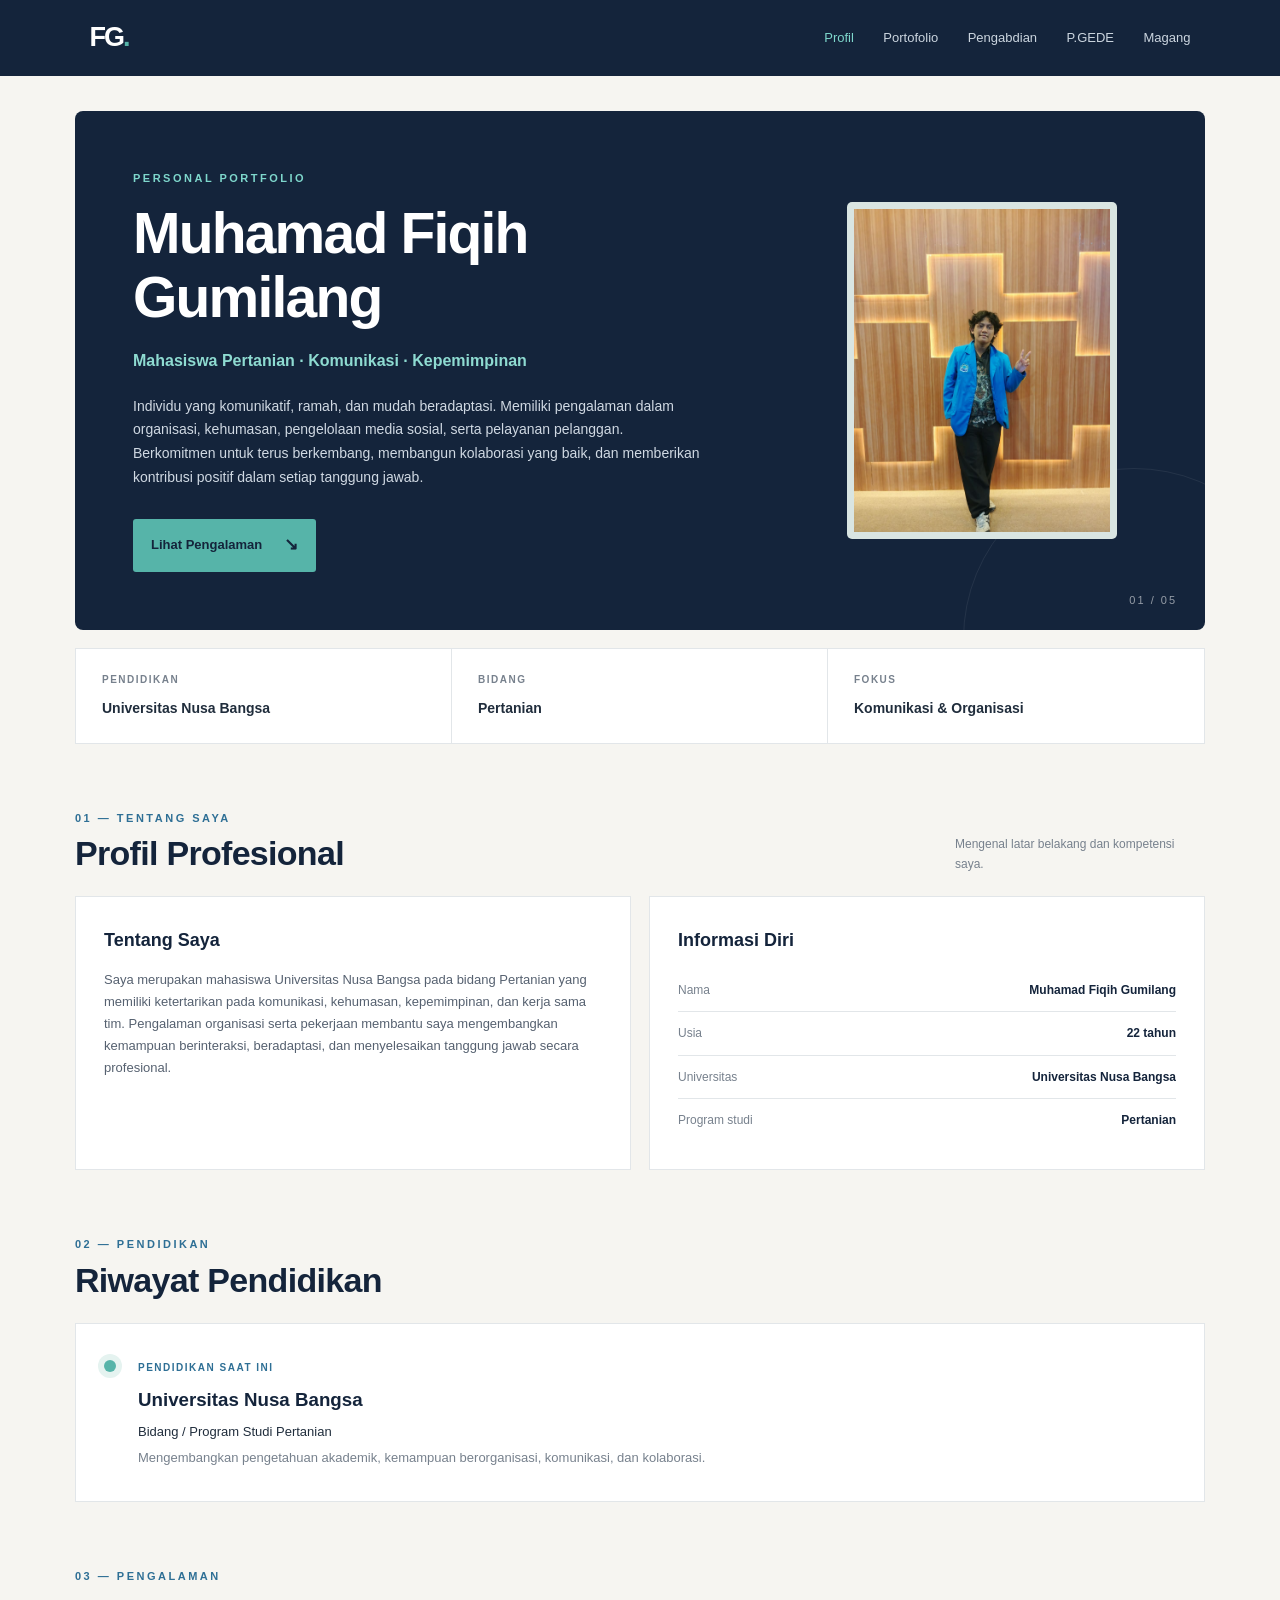
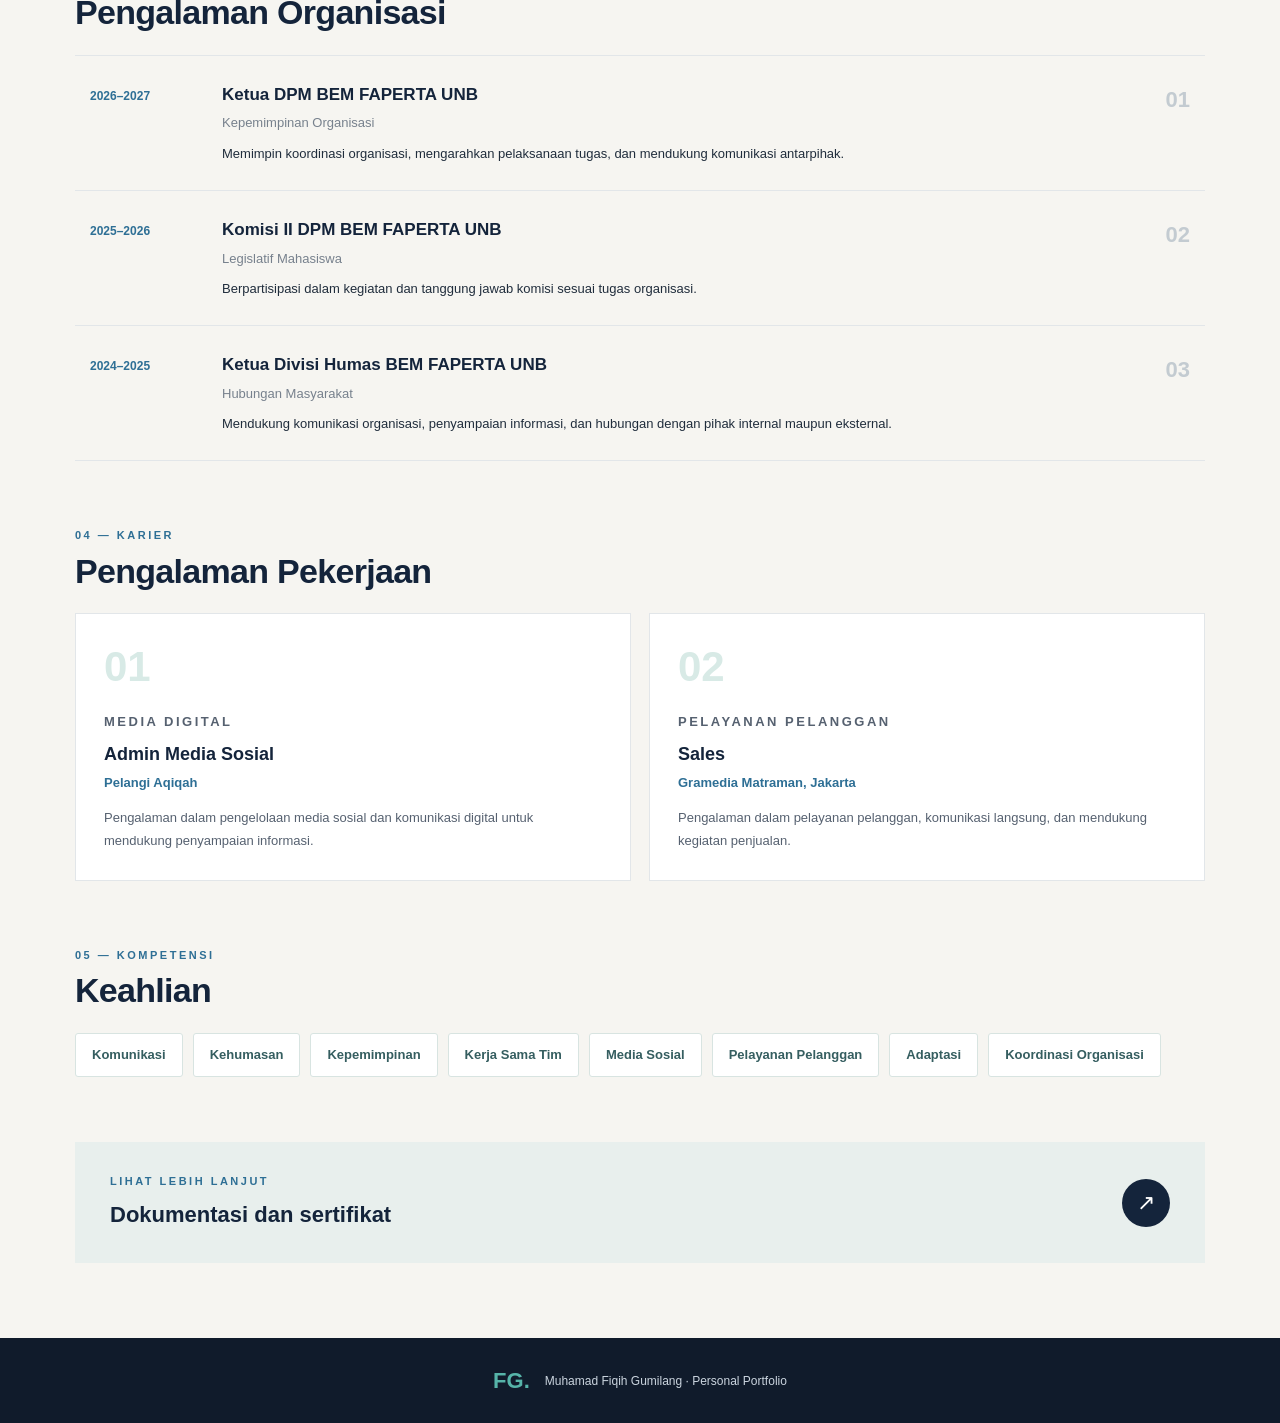
==== commit 2097d183: "Update index.html" ====
--- a/index.html
+++ b/index.html
@@ -540,7 +540,7 @@
         <div class="gallery pgede-gallery">
           <article class="gallery-card">
             <div class="gallery-image-wrap">
-              <img src="pgede/pgede-01.jpeg" alt="Foto bersama di penanda Puncak Gede" loading="lazy">
+              <img src="1.jpeg" alt="Foto bersama di penanda Puncak Gede" loading="lazy">
             </div>
             <div class="gallery-caption">
               <span>MOMEN BERSAMA</span>
@@ -550,7 +550,7 @@
           </article>
           <article class="gallery-card">
             <div class="gallery-image-wrap">
-              <img src="pgede/pgede-02.jpeg" alt="Pemandangan pegunungan dari area pendakian" loading="lazy">
+              <img src="02.jpeg" alt="Pemandangan pegunungan dari area pendakian" loading="lazy">
             </div>
             <div class="gallery-caption">
               <span>PANORAMA</span>
@@ -560,7 +560,7 @@
           </article>
           <article class="gallery-card">
             <div class="gallery-image-wrap">
-              <img src="pgede/pgede-03.jpeg" alt="Momen di puncak dengan latar pegunungan" loading="lazy">
+              <img src="3.jpeg" alt="Momen di puncak dengan latar pegunungan" loading="lazy">
             </div>
             <div class="gallery-caption">
               <span>PUNCAK</span>
@@ -570,7 +570,7 @@
           </article>
           <article class="gallery-card">
             <div class="gallery-image-wrap">
-              <img src="pgede/pgede-04.jpeg" alt="Air terjun kecil di jalur pendakian" loading="lazy">
+              <img src="4.jpeg" alt="Air terjun kecil di jalur pendakian" loading="lazy">
             </div>
             <div class="gallery-caption">
               <span>JALUR ALAM</span>
@@ -580,7 +580,7 @@
           </article>
           <article class="gallery-card">
             <div class="gallery-image-wrap">
-              <img src="pgede/pgede-05.jpeg" alt="Dokumentasi pribadi di dekat penanda puncak" loading="lazy">
+              <img src="05.jpeg" alt="Dokumentasi pribadi di dekat penanda puncak" loading="lazy">
             </div>
             <div class="gallery-caption">
               <span>DOKUMENTASI</span>
@@ -590,7 +590,7 @@
           </article>
           <article class="gallery-card">
             <div class="gallery-image-wrap">
-              <img src="pgede/pgede-06.jpeg" alt="Foto pendaki di dekat tugu Puncak Gede" loading="lazy">
+              <img src="6.jpeg" alt="Foto pendaki di dekat tugu Puncak Gede" loading="lazy">
             </div>
             <div class="gallery-caption">
               <span>PUNCAK GEDE</span>
@@ -600,7 +600,7 @@
           </article>
           <article class="gallery-card">
             <div class="gallery-image-wrap">
-              <img src="pgede/pgede-07.jpeg" alt="Pemandangan dari area tinggi pegunungan" loading="lazy">
+              <img src="7.jpeg" alt="Pemandangan dari area tinggi pegunungan" loading="lazy">
             </div>
             <div class="gallery-caption">
               <span>PANORAMA</span>
@@ -610,7 +610,7 @@
           </article>
           <article class="gallery-card">
             <div class="gallery-image-wrap">
-              <img src="pgede/pgede-08.jpeg" alt="Pemandangan jalur dan perbukitan pegunungan" loading="lazy">
+              <img src="8.jpeg" alt="Pemandangan jalur dan perbukitan pegunungan" loading="lazy">
             </div>
             <div class="gallery-caption">
               <span>PERJALANAN</span>
@@ -620,7 +620,7 @@
           </article>
           <article class="gallery-card">
             <div class="gallery-image-wrap">
-              <img src="pgede/pgede-09.jpeg" alt="Potret pendakian di area pegunungan" loading="lazy">
+              <img src="9.jpeg" alt="Potret pendakian di area pegunungan" loading="lazy">
             </div>
             <div class="gallery-caption">
               <span>DOKUMENTASI</span>
@@ -630,7 +630,7 @@
           </article>
           <article class="gallery-card">
             <div class="gallery-image-wrap">
-              <img src="pgede/pgede-10.jpeg" alt="Momen pendakian di kawasan Puncak Gede" loading="lazy">
+              <img src="10.jpeg" alt="Momen pendakian di kawasan Puncak Gede" loading="lazy">
             </div>
             <div class="gallery-caption">
               <span>KENANGAN</span>
@@ -640,7 +640,7 @@
           </article>
           <article class="gallery-card">
             <div class="gallery-image-wrap">
-              <img src="pgede/pgede-11.jpeg" alt="Potret pendaki dengan latar pemandangan gunung" loading="lazy">
+              <img src="11.jpeg" alt="Potret pendaki dengan latar pemandangan gunung" loading="lazy">
             </div>
             <div class="gallery-caption">
               <span>PANORAMA</span>
@@ -650,7 +650,7 @@
           </article>
           <article class="gallery-card">
             <div class="gallery-image-wrap">
-              <img src="pgede/pgede-12.jpeg" alt="Dokumentasi perjalanan bersama rekan pendakian" loading="lazy">
+              <img src="12.jpeg" alt="Dokumentasi perjalanan bersama rekan pendakian" loading="lazy">
             </div>
             <div class="gallery-caption">
               <span>KEBERSAMAAN</span>
@@ -675,7 +675,7 @@
         <div class="pgede-video-grid">
           <article class="pgede-video-card">
             <video controls preload="metadata" playsinline poster="pgede/pgede-01.jpeg">
-              <source src="pgede/pgede-video-01.mp4" type="video/mp4">
+              <source src="13.mp4" type="video/mp4">
               Browser kamu tidak mendukung pemutaran video.
             </video>
             <div class="pgede-video-caption">
@@ -686,7 +686,7 @@
           </article>
           <article class="pgede-video-card">
             <video controls preload="metadata" playsinline poster="pgede/pgede-04.jpeg">
-              <source src="pgede/pgede-video-02.mp4" type="video/mp4">
+              <source src="14.mp4" type="video/mp4">
               Browser kamu tidak mendukung pemutaran video.
             </video>
             <div class="pgede-video-caption">
@@ -697,7 +697,7 @@
           </article>
           <article class="pgede-video-card">
             <video controls preload="metadata" playsinline poster="pgede/pgede-02.jpeg">
-              <source src="pgede/pgede-video-03.mp4" type="video/mp4">
+              <source src="15.mp4" type="video/mp4">
               Browser kamu tidak mendukung pemutaran video.
             </video>
             <div class="pgede-video-caption">
@@ -1007,4 +1007,4 @@
   </script>
 
 </body>
-</html>+</html>
--- a/style.css
+++ b/style.css
@@ -1,4 +1,3 @@
-
 :root {
   --navy: #14243b;
   --blue: #2e6f95;
@@ -36,13 +35,21 @@
   max-width: 100%;
 }
 
-/* NAVIGASI */
+[hidden] {
+  display: none !important;
+}
+
+/* =========================
+   NAVIGASI
+========================= */
+
 .navbar {
   min-height: 76px;
-  padding: 0 7%;
+  padding: 12px 7%;
   display: flex;
   align-items: center;
   justify-content: space-between;
+  gap: 16px;
   background: var(--navy);
   color: white;
   position: sticky;
@@ -54,6 +61,7 @@
   font-size: 27px;
   font-weight: 900;
   letter-spacing: -2px;
+  flex-shrink: 0;
 }
 
 .brand span,
@@ -64,13 +72,16 @@
 .navbar nav {
   display: flex;
   align-items: center;
-  gap: 32px;
+  justify-content: flex-end;
+  flex-wrap: wrap;
+  gap: clamp(12px, 2.3vw, 30px);
 }
 
 .nav-link {
-  font-size: 14px;
+  font-size: 13px;
+  white-space: nowrap;
   color: #cbd5df;
-  transition: color .2s;
+  transition: color 0.2s;
 }
 
 .nav-link:hover,
@@ -78,7 +89,10 @@
   color: #7ed7cc;
 }
 
-/* HALAMAN */
+/* =========================
+   STRUKTUR HALAMAN
+========================= */
+
 main {
   max-width: 1180px;
   padding: 35px 25px 75px;
@@ -91,7 +105,7 @@
 
 .page.active {
   display: block;
-  animation: appear .35s ease;
+  animation: appear 0.35s ease;
 }
 
 @keyframes appear {
@@ -99,13 +113,17 @@
     opacity: 0;
     transform: translateY(8px);
   }
+
   to {
     opacity: 1;
     transform: translateY(0);
   }
 }
 
-/* HERO */
+/* =========================
+   HERO / HALAMAN UTAMA
+========================= */
+
 .hero {
   min-height: 460px;
   background: var(--navy);
@@ -113,7 +131,7 @@
   border-radius: 8px;
   padding: 58px;
   display: grid;
-  grid-template-columns: 1.45fr .75fr;
+  grid-template-columns: 1.45fr 0.75fr;
   align-items: center;
   gap: 45px;
   position: relative;
@@ -197,6 +215,7 @@
 .button {
   display: inline-flex;
   align-items: center;
+  justify-content: center;
   gap: 22px;
   background: var(--teal);
   color: var(--navy);
@@ -204,8 +223,10 @@
   margin-top: 15px;
   font-size: 13px;
   font-weight: 800;
+  border: 0;
   border-radius: 3px;
-  transition: background .2s, transform .2s;
+  cursor: pointer;
+  transition: background 0.2s, transform 0.2s;
 }
 
 .button:hover {
@@ -217,10 +238,22 @@
   font-size: 17px;
 }
 
-/* INFORMASI SINGKAT */
+.button-secondary {
+  background: #e4ecea;
+  color: var(--navy);
+}
+
+.button-secondary:hover {
+  background: #d4e4e0;
+}
+
+/* =========================
+   INFORMASI SINGKAT
+========================= */
+
 .intro-strip {
   display: grid;
-  grid-template-columns: repeat(3, 1fr);
+  grid-template-columns: repeat(3, minmax(0, 1fr));
   background: white;
   border: 1px solid var(--line);
   margin-top: 18px;
@@ -248,7 +281,10 @@
   font-size: 14px;
 }
 
-/* BAGIAN KONTEN */
+/* =========================
+   BAGIAN KONTEN
+========================= */
+
 .content-section {
   margin-top: 65px;
 }
@@ -256,7 +292,7 @@
 .section-heading {
   display: flex;
   justify-content: space-between;
-  align-items: end;
+  align-items: flex-end;
   gap: 20px;
   margin-bottom: 22px;
 }
@@ -269,7 +305,7 @@
   color: var(--navy);
   font-size: clamp(25px, 3vw, 34px);
   line-height: 1.2;
-  letter-spacing: -.7px;
+  letter-spacing: -0.7px;
   margin: 0;
 }
 
@@ -280,7 +316,10 @@
   margin: 0;
 }
 
-/* KARTU INFORMASI */
+/* =========================
+   KARTU INFORMASI
+========================= */
+
 .two-column {
   display: grid;
   grid-template-columns: repeat(2, minmax(0, 1fr));
@@ -289,6 +328,7 @@
 
 .info-card,
 .job-card {
+  min-width: 0;
   background: white;
   border: 1px solid var(--line);
   padding: 28px;
@@ -330,7 +370,10 @@
   color: var(--navy);
 }
 
-/* PENDIDIKAN */
+/* =========================
+   PENDIDIKAN
+========================= */
+
 .timeline-card {
   display: flex;
   align-items: flex-start;
@@ -371,20 +414,23 @@
   color: var(--muted) !important;
 }
 
-/* PENGALAMAN ORGANISASI */
+/* =========================
+   PENGALAMAN ORGANISASI
+========================= */
+
 .experience-list {
   border-top: 1px solid var(--line);
 }
 
 .experience-card {
   display: grid;
-  grid-template-columns: 110px 1fr 45px;
+  grid-template-columns: 110px minmax(0, 1fr) 45px;
   gap: 22px;
   align-items: start;
   padding: 25px 15px;
   border-bottom: 1px solid var(--line);
   background: transparent;
-  transition: background .2s;
+  transition: background 0.2s;
 }
 
 .experience-card:hover {
@@ -420,7 +466,10 @@
   text-align: right;
 }
 
-/* PEKERJAAN */
+/* =========================
+   PEKERJAAN
+========================= */
+
 .job-card {
   position: relative;
   overflow: hidden;
@@ -448,7 +497,10 @@
   margin: 0;
 }
 
-/* KEAHLIAN */
+/* =========================
+   KEAHLIAN
+========================= */
+
 .skill-list {
   display: flex;
   flex-wrap: wrap;
@@ -465,7 +517,10 @@
   border-radius: 3px;
 }
 
-/* KARTU MENU KE HALAMAN DUA */
+/* =========================
+   NAVIGASI ANTARHALAMAN
+========================= */
+
 .next-page {
   background: #e8efed;
   margin-top: 65px;
@@ -498,7 +553,20 @@
   flex-shrink: 0;
 }
 
-/* HALAMAN PORTOFOLIO */
+.page-switcher {
+  display: flex;
+  justify-content: space-between;
+  align-items: center;
+  gap: 14px;
+  margin-top: 55px;
+  padding-top: 28px;
+  border-top: 1px solid var(--line);
+}
+
+/* =========================
+   JUDUL HALAMAN PORTOFOLIO
+========================= */
+
 .portfolio-heading {
   padding: 65px 45px;
   background: var(--navy);
@@ -518,7 +586,10 @@
   font-size: 14px;
 }
 
-/* GALERI */
+/* =========================
+   GALERI FOTO DAN SERTIFIKAT
+========================= */
+
 .gallery {
   display: grid;
   grid-template-columns: repeat(3, minmax(0, 1fr));
@@ -530,7 +601,7 @@
   background: white;
   border: 1px solid var(--line);
   overflow: hidden;
-  transition: transform .2s, box-shadow .2s;
+  transition: transform 0.2s, box-shadow 0.2s;
 }
 
 .gallery-card:hover {
@@ -538,11 +609,18 @@
   box-shadow: 0 12px 25px #14243b12;
 }
 
-.gallery-card > img {
+.gallery-card > img,
+.gallery-image-wrap > img {
   width: 100%;
   height: 225px;
   object-fit: cover;
   background: #dce6e3;
+}
+
+.gallery-image-wrap {
+  position: relative;
+  overflow: hidden;
+  background: #e8efed;
 }
 
 .gallery-caption {
@@ -568,14 +646,307 @@
   margin: 0;
 }
 
-.certificate-card > img {
+.gallery-image-wrap + .gallery-caption {
+  padding: 19px;
+}
+
+.certificate-card > img,
+.certificate-card .gallery-image-wrap > img {
   height: 200px;
   object-fit: contain;
   padding: 12px;
   background: #edf0ef;
 }
 
-/* PENUTUP */
+/* =========================
+   PLACEHOLDER GAMBAR
+========================= */
+
+.image-placeholder {
+  min-height: 190px;
+  display: grid;
+  place-items: center;
+  padding: 20px;
+  background: linear-gradient(135deg, #e6efec, #d8e3e2);
+  color: #53716f;
+  text-align: center;
+  font-size: 11px;
+  font-weight: 800;
+  letter-spacing: 1.8px;
+}
+
+.image-placeholder span {
+  border: 1px dashed #9fb8b4;
+  padding: 12px 16px;
+}
+
+.gallery-image-wrap .image-placeholder {
+  height: 225px;
+}
+
+.gallery-image-wrap .certificate-placeholder {
+  height: 200px;
+}
+
+.certificate-placeholder {
+  background: linear-gradient(135deg, #edf0ef, #dfe7e6);
+}
+
+/* =========================
+   PENGABDIAN MASYARAKAT
+   DAN PENGALAMAN MAGANG
+========================= */
+
+.activity-grid {
+  display: grid;
+  grid-template-columns: repeat(3, minmax(0, 1fr));
+  gap: 18px;
+}
+
+.activity-card {
+  min-width: 0;
+  overflow: hidden;
+  background: var(--white);
+  border: 1px solid var(--line);
+  transition: transform 0.2s, box-shadow 0.2s;
+}
+
+.activity-card:hover {
+  transform: translateY(-4px);
+  box-shadow: 0 12px 25px #14243b12;
+}
+
+.activity-image-wrap {
+  position: relative;
+  overflow: hidden;
+  background: #e8efed;
+}
+
+.activity-image-wrap > img {
+  display: block;
+  width: 100%;
+  height: 210px;
+  object-fit: cover;
+  background: #e8efed;
+}
+
+.activity-image-wrap .image-placeholder {
+  height: 210px;
+}
+
+.activity-content {
+  padding: 21px;
+}
+
+.experience-tag {
+  display: inline-block;
+  color: var(--blue);
+  font-size: 10px;
+  font-weight: 800;
+  letter-spacing: 1.5px;
+}
+
+.activity-content h3 {
+  margin: 9px 0 5px;
+  color: var(--navy);
+  font-size: 17px;
+  line-height: 1.35;
+}
+
+.activity-content p {
+  color: #566170;
+  font-size: 13px;
+  margin: 9px 0 0;
+}
+
+.activity-content .activity-meta {
+  color: var(--muted);
+  font-size: 12px;
+  margin-top: 0;
+}
+
+/* KARTU KOSONG / BELUM ADA DATA */
+
+.empty-state {
+  display: flex;
+  align-items: flex-start;
+  gap: 22px;
+  padding: 28px;
+  background: white;
+  border: 1px dashed #c6d7d3;
+  margin-bottom: 20px;
+}
+
+.empty-state-number {
+  flex-shrink: 0;
+  display: grid;
+  place-items: center;
+  width: 52px;
+  height: 52px;
+  color: var(--navy);
+  background: #e5f3f0;
+  font-size: 20px;
+  font-weight: 900;
+  border-radius: 50%;
+}
+
+.empty-state h3 {
+  color: var(--navy);
+  margin: 0 0 6px;
+  font-size: 17px;
+}
+
+.empty-state p {
+  color: #566170;
+  font-size: 13px;
+  margin: 0;
+}
+
+.empty-state-hint {
+  display: inline-block;
+  margin-top: 11px;
+  color: #397c78;
+  font-size: 11px;
+  font-weight: 700;
+}
+
+.empty-state-compact {
+  padding: 22px;
+}
+
+/* =========================
+   HALAMAN P.GEDE
+========================= */
+
+.pgede-heading {
+  position: relative;
+  overflow: hidden;
+  background:
+    radial-gradient(
+      circle at 88% 15%,
+      rgba(86, 180, 169, 0.24),
+      transparent 26%
+    ),
+    linear-gradient(135deg, #14243b 0%, #203c55 100%);
+}
+
+.pgede-tags {
+  display: flex;
+  flex-wrap: wrap;
+  gap: 9px;
+  margin-top: 25px;
+}
+
+.pgede-tags span {
+  color: #d8f0eb;
+  border: 1px solid rgba(126, 215, 204, 0.35);
+  background: rgba(255, 255, 255, 0.05);
+  padding: 6px 11px;
+  font-size: 10px;
+  letter-spacing: 1.2px;
+  font-weight: 800;
+}
+
+/* GALERI P.GEDE */
+
+.pgede-gallery.gallery {
+  grid-template-columns: repeat(3, minmax(0, 1fr));
+  gap: 18px;
+}
+
+.pgede-gallery .gallery-card {
+  min-width: 0;
+}
+
+.pgede-gallery .gallery-image-wrap > img {
+  width: 100%;
+  height: 245px;
+  object-fit: cover;
+  background: #dce6e3;
+}
+
+.pgede-gallery .gallery-caption {
+  min-height: 126px;
+}
+
+.pgede-gallery .gallery-caption h3 {
+  line-height: 1.35;
+}
+
+/* VIDEO P.GEDE */
+
+.pgede-video-grid {
+  display: grid;
+  grid-template-columns: repeat(2, minmax(0, 1fr));
+  gap: 18px;
+  align-items: start;
+}
+
+.pgede-video-card {
+  min-width: 0;
+  overflow: hidden;
+  background: white;
+  border: 1px solid var(--line);
+}
+
+.pgede-video-card video {
+  display: block;
+  width: 100%;
+  aspect-ratio: 16 / 9;
+  object-fit: contain;
+  background: #0d1725;
+}
+
+.pgede-video-caption {
+  padding: 18px 20px 20px;
+}
+
+.pgede-video-caption > span {
+  color: var(--blue);
+  font-size: 10px;
+  font-weight: 800;
+  letter-spacing: 1.5px;
+}
+
+.pgede-video-caption h3 {
+  margin: 7px 0 3px;
+  color: var(--navy);
+  font-size: 16px;
+}
+
+.pgede-video-caption p {
+  margin: 0;
+  color: var(--muted);
+  font-size: 12px;
+}
+
+/* REFLEKSI / PENUTUP P.GEDE */
+
+.pgede-reflection {
+  margin-top: 55px;
+  padding: 36px 40px;
+  border-left: 4px solid var(--teal);
+  background: #e8efed;
+}
+
+.pgede-reflection h2 {
+  color: var(--navy);
+  font-size: clamp(25px, 3vw, 34px);
+  line-height: 1.2;
+  margin: 0 0 10px;
+}
+
+.pgede-reflection > p:last-child {
+  max-width: 700px;
+  color: #566170;
+  font-size: 14px;
+  margin-bottom: 0;
+}
+
+/* =========================
+   PENUTUP UMUM
+========================= */
+
 .closing {
   margin-top: 65px;
   padding: 48px;
@@ -595,7 +966,10 @@
   max-width: 500px;
 }
 
-/* FOOTER */
+/* =========================
+   FOOTER
+========================= */
+
 footer {
   min-height: 85px;
   background: #101b2b;
@@ -617,388 +991,10 @@
   margin: 0;
 }
 
-/* RESPONSIF TABLET */
-@media (max-width: 800px) {
-  .navbar {
-    padding: 0 5%;
-  }
-
-  main {
-    padding: 25px 18px 55px;
-  }
-
-  .hero {
-    padding: 35px;
-    grid-template-columns: 1.2fr .8fr;
-    gap: 25px;
-  }
-
-  .intro-strip > div {
-    padding: 17px;
-  }
-
-  .gallery {
-    grid-template-columns: repeat(2, minmax(0, 1fr));
-  }
-
-  .experience-card {
-    grid-template-columns: 90px 1fr 30px;
-    gap: 14px;
-  }
-}
-
-/* RESPONSIF HP */
-@media (max-width: 560px) {
-  .navbar {
-    min-height: 68px;
-  }
-
-  .navbar nav {
-    gap: 17px;
-  }
-
-  .nav-link {
-    font-size: 12px;
-  }
-
-  main {
-    padding: 18px 12px 40px;
-  }
-
-  .hero {
-    grid-template-columns: 1fr;
-    padding: 29px 23px;
-    gap: 25px;
-  }
-
-  .hero h1 {
-    font-size: 39px;
-  }
-
-  .hero-photo {
-    justify-self: start;
-    max-width: 205px;
-  }
-
-  .hero-number {
-    right: 17px;
-    bottom: 17px;
-  }
-
-  .intro-strip {
-    grid-template-columns: 1fr;
-  }
-
-  .intro-strip > div {
-    border-right: 0;
-    border-bottom: 1px solid var(--line);
-    padding: 15px 20px;
-  }
-
-  .intro-strip > div:last-child {
-    border-bottom: 0;
-  }
-
-  .content-section {
-    margin-top: 45px;
-  }
-
-  .section-heading {
-    display: block;
-  }
-
-  .section-note {
-    margin-top: 10px;
-  }
-
-  .two-column,
-  .gallery {
-    grid-template-columns: 1fr;
-  }
-
-  .info-card,
-  .job-card {
-    padding: 22px;
-  }
-
-  .experience-card {
-    grid-template-columns: 1fr 30px;
-    gap: 5px 12px;
-    padding: 20px 8px;
-  }
-
-  .experience-year {
-    grid-column: 1 / -1;
-  }
-
-  .experience-card > div {
-    grid-column: 1;
-  }
-
-  .card-index {
-    grid-column: 2;
-    grid-row: 2;
-  }
-
-  .portfolio-heading {
-    padding: 42px 25px;
-  }
-
-  .portfolio-heading h1 {
-    font-size: 42px;
-  }
-
-  .gallery-card > img {
-    height: 235px;
-  }
-
-  .certificate-card > img {
-    height: 200px;
-  }
-
-  .next-page {
-    padding: 24px;
-  }
-
-  .next-page h2 {
-    font-size: 18px;
-  }
-
-  .closing {
-    padding: 32px 24px;
-    margin-top: 45px;
-  }
-
-  footer {
-    gap: 10px;
-  }
-}
-
-
-
-/* GAMBAR GALERI DAN PLACEHOLDER */
-[hidden] { display: none !important; }
-.gallery-image-wrap,
-.activity-image-wrap {
-  position: relative;
-  overflow: hidden;
-  background: #e8efed;
-}
-.gallery-image-wrap > img {
-  width: 100%;
-  height: 225px;
-  object-fit: cover;
-  background: #e8efed;
-}
-.gallery-image-wrap .image-placeholder {
-  height: 225px;
-}
-.gallery-image-wrap .certificate-placeholder {
-  height: 200px;
-}
-.image-placeholder {
-  display: grid;
-  place-items: center;
-  padding: 20px;
-  min-height: 190px;
-  background: linear-gradient(135deg, #e6efec, #d8e3e2);
-  color: #53716f;
-  text-align: center;
-  font-size: 11px;
-  font-weight: 800;
-  letter-spacing: 1.8px;
-}
-.image-placeholder span {
-  border: 1px dashed #9fb8b4;
-  padding: 12px 16px;
-}
-.certificate-placeholder {
-  background: linear-gradient(135deg, #edf0ef, #dfe7e6);
-}
-.gallery-image-wrap + .gallery-caption {
-  padding: 19px;
-}
-.certificate-card .gallery-image-wrap > img {
-  height: 200px;
-  object-fit: contain;
-  padding: 12px;
-  background: #edf0ef;
-}
-
-/* HALAMAN PENGABDIAN DAN MAGANG */
-.activity-grid {
-  display: grid;
-  grid-template-columns: repeat(3, minmax(0, 1fr));
-  gap: 18px;
-}
-.activity-card {
-  min-width: 0;
-  overflow: hidden;
-  background: var(--white);
-  border: 1px solid var(--line);
-  transition: transform .2s, box-shadow .2s;
-}
-.activity-card:hover {
-  transform: translateY(-4px);
-  box-shadow: 0 12px 25px #14243b12;
-}
-.activity-image-wrap > img {
-  width: 100%;
-  height: 210px;
-  object-fit: cover;
-}
-.activity-image-wrap .image-placeholder {
-  height: 210px;
-}
-.activity-content {
-  padding: 21px;
-}
-.experience-tag {
-  display: inline-block;
-  color: var(--blue);
-  font-size: 10px;
-  font-weight: 800;
-  letter-spacing: 1.5px;
-}
-.activity-content h3 {
-  margin: 9px 0 5px;
-  color: var(--navy);
-  font-size: 17px;
-  line-height: 1.35;
-}
-.activity-content p {
-  color: #566170;
-  font-size: 13px;
-  margin: 9px 0 0;
-}
-.activity-content .activity-meta {
-  color: var(--muted);
-  font-size: 12px;
-  margin-top: 0;
-}
-.empty-state {
-  display: flex;
-  align-items: flex-start;
-  gap: 22px;
-  padding: 28px;
-  background: #fff;
-  border: 1px dashed #c6d7d3;
-  margin-bottom: 20px;
-}
-.empty-state-number {
-  flex-shrink: 0;
-  display: grid;
-  place-items: center;
-  width: 52px;
-  height: 52px;
-  color: var(--navy);
-  background: #e5f3f0;
-  font-size: 20px;
-  font-weight: 900;
-  border-radius: 50%;
-}
-.empty-state h3 {
-  color: var(--navy);
-  margin: 0 0 6px;
-  font-size: 17px;
-}
-.empty-state p {
-  color: #566170;
-  font-size: 13px;
-  margin: 0;
-}
-.empty-state-hint {
-  display: inline-block;
-  margin-top: 11px;
-  color: #397c78;
-  font-size: 11px;
-  font-weight: 700;
-}
-.empty-state-compact {
-  padding: 22px;
-}
-.page-switcher {
-  display: flex;
-  justify-content: space-between;
-  align-items: center;
-  gap: 14px;
-  margin-top: 55px;
-  padding-top: 28px;
-  border-top: 1px solid var(--line);
-}
-.button-secondary {
-  background: #e4ecea;
-  color: var(--navy);
-}
-.button-secondary:hover {
-  background: #d4e4e0;
-}
-
-/* NAVIGASI 4 HALAMAN */
-.navbar nav {
-  gap: clamp(12px, 2.3vw, 30px);
-}
-.nav-link {
-  white-space: nowrap;
-}
-
-
-
-@media (max-width: 800px) {
-  .activity-grid { grid-template-columns: repeat(2, minmax(0, 1fr)); }
-}
-@media (max-width: 560px) {
-  .navbar { flex-wrap: wrap; gap: 10px; padding-top: 12px; padding-bottom: 12px; }
-  .navbar nav { gap: 12px; flex-wrap: wrap; justify-content: flex-end; }
-  .nav-link { font-size: 11px; }
-  .activity-grid { grid-template-columns: 1fr; }
-  .empty-state { gap: 14px; padding: 20px; }
-  .empty-state-number { width: 42px; height: 42px; font-size: 17px; }
-  .page-switcher { align-items: stretch; flex-direction: column; }
-  .page-switcher .button { justify-content: center; }
-}
-
-/* CETAK */
-@media print {
-  .navbar,
-  .button,
-  .next-page,
-  footer {
-    display: none !important;
-  }
-
-  body {
-    background: white;
-  }
-
-  main {
-    max-width: 100%;
-    margin: 0;
-    padding: 0;
-  }
-
-  .page,
-  .page.active {
-    display: block !important;
-  }
-
-  .hero,
-  .portfolio-heading,
-  .closing {
-    print-color-adjust: exact;
-    -webkit-print-color-adjust: exact;
-  }
-
-  .content-section,
-  .gallery-card,
-  .info-card,
-  .job-card {
-    break-inside: avoid;
-  }
-}
-
-
-/* LOGIN HALAMAN MAGANG */
+/* =========================
+   LOGIN HALAMAN MAGANG
+========================= */
+
 .login-overlay {
   position: fixed;
   inset: 0;
@@ -1020,7 +1016,7 @@
   max-width: 440px;
   position: relative;
   padding: 36px;
-  background: #ffffff;
+  background: white;
   border-radius: 12px;
   box-shadow: 0 24px 80px rgba(0, 0, 0, 0.25);
 }
@@ -1088,7 +1084,220 @@
   margin-top: 12px;
 }
 
+/* =========================
+   RESPONSIF TABLET
+========================= */
+
+@media (max-width: 800px) {
+  .navbar {
+    padding-left: 5%;
+    padding-right: 5%;
+  }
+
+  main {
+    padding: 25px 18px 55px;
+  }
+
+  .hero {
+    padding: 35px;
+    grid-template-columns: 1.2fr 0.8fr;
+    gap: 25px;
+  }
+
+  .intro-strip > div {
+    padding: 17px;
+  }
+
+  .gallery {
+    grid-template-columns: repeat(2, minmax(0, 1fr));
+  }
+
+  .experience-card {
+    grid-template-columns: 90px minmax(0, 1fr) 30px;
+    gap: 14px;
+  }
+
+  .activity-grid {
+    grid-template-columns: repeat(2, minmax(0, 1fr));
+  }
+
+  .pgede-gallery.gallery {
+    grid-template-columns: repeat(2, minmax(0, 1fr));
+  }
+
+  .pgede-gallery .gallery-image-wrap > img {
+    height: 220px;
+  }
+
+  .pgede-video-grid {
+    grid-template-columns: repeat(2, minmax(0, 1fr));
+  }
+}
+
+/* =========================
+   RESPONSIF HP
+========================= */
+
 @media (max-width: 560px) {
+  .navbar {
+    min-height: 68px;
+    flex-wrap: wrap;
+    gap: 10px;
+    padding: 12px 5%;
+  }
+
+  .brand {
+    font-size: 24px;
+  }
+
+  .navbar nav {
+    gap: 12px;
+    flex-wrap: wrap;
+    justify-content: flex-start;
+  }
+
+  .nav-link {
+    font-size: 11px;
+  }
+
+  main {
+    padding: 18px 12px 40px;
+  }
+
+  .hero {
+    grid-template-columns: 1fr;
+    padding: 29px 23px;
+    gap: 25px;
+  }
+
+  .hero h1 {
+    font-size: 39px;
+  }
+
+  .hero-photo {
+    justify-self: start;
+    max-width: 205px;
+  }
+
+  .hero-number {
+    right: 17px;
+    bottom: 17px;
+  }
+
+  .intro-strip {
+    grid-template-columns: 1fr;
+  }
+
+  .intro-strip > div {
+    border-right: 0;
+    border-bottom: 1px solid var(--line);
+    padding: 15px 20px;
+  }
+
+  .intro-strip > div:last-child {
+    border-bottom: 0;
+  }
+
+  .content-section {
+    margin-top: 45px;
+  }
+
+  .section-heading {
+    display: block;
+  }
+
+  .section-note {
+    margin-top: 10px;
+  }
+
+  .two-column,
+  .gallery {
+    grid-template-columns: 1fr;
+  }
+
+  .info-card,
+  .job-card {
+    padding: 22px;
+  }
+
+  .experience-card {
+    grid-template-columns: minmax(0, 1fr) 30px;
+    gap: 5px 12px;
+    padding: 20px 8px;
+  }
+
+  .experience-year {
+    grid-column: 1 / -1;
+  }
+
+  .experience-card > div {
+    grid-column: 1;
+  }
+
+  .card-index {
+    grid-column: 2;
+    grid-row: 2;
+  }
+
+  .portfolio-heading {
+    padding: 42px 25px;
+  }
+
+  .portfolio-heading h1 {
+    font-size: 42px;
+  }
+
+  .gallery-card > img,
+  .gallery-image-wrap > img {
+    height: 235px;
+  }
+
+  .certificate-card > img,
+  .certificate-card .gallery-image-wrap > img {
+    height: 200px;
+  }
+
+  .next-page {
+    padding: 24px;
+  }
+
+  .next-page h2 {
+    font-size: 18px;
+  }
+
+  .closing {
+    padding: 32px 24px;
+    margin-top: 45px;
+  }
+
+  footer {
+    gap: 10px;
+  }
+
+  .activity-grid {
+    grid-template-columns: 1fr;
+  }
+
+  .empty-state {
+    gap: 14px;
+    padding: 20px;
+  }
+
+  .empty-state-number {
+    width: 42px;
+    height: 42px;
+    font-size: 17px;
+  }
+
+  .page-switcher {
+    align-items: stretch;
+    flex-direction: column;
+  }
+
+  .page-switcher .button {
+    justify-content: center;
+  }
+
   .login-panel {
     padding: 30px 23px;
   }
@@ -1096,116 +1305,82 @@
   .login-panel h2 {
     font-size: 23px;
   }
-}
-
-
-/* HALAMAN P.GEDE */
-.pgede-heading {
-  position: relative;
-  overflow: hidden;
-  background:
-    radial-gradient(circle at 88% 15%, rgba(86,180,169,.24), transparent 26%),
-    linear-gradient(135deg, #14243b 0%, #203c55 100%);
-}
-.pgede-tags {
-  display: flex;
-  flex-wrap: wrap;
-  gap: 9px;
-  margin-top: 25px;
-}
-.pgede-tags span {
-  color: #d8f0eb;
-  border: 1px solid rgba(126,215,204,.35);
-  background: rgba(255,255,255,.05);
-  padding: 6px 11px;
-  font-size: 10px;
-  letter-spacing: 1.2px;
-  font-weight: 800;
-}
-.pgede-gallery.gallery {
-  grid-template-columns: repeat(3, minmax(0, 1fr));
-  gap: 18px;
-}
-.pgede-gallery .gallery-image-wrap > img {
-  width: 100%;
-  height: 245px;
-  object-fit: cover;
-  background: #dce6e3;
-}
-.pgede-gallery .gallery-caption {
-  min-height: 126px;
-}
-.pgede-gallery .gallery-caption h3 {
-  line-height: 1.35;
-}
-.pgede-video-grid {
-  display: grid;
-  grid-template-columns: repeat(2, minmax(0, 1fr));
-  gap: 18px;
-  align-items: start;
-}
-.pgede-video-card {
-  overflow: hidden;
-  background: #fff;
-  border: 1px solid var(--line);
-  min-width: 0;
-}
-.pgede-video-card video {
-  display: block;
-  width: 100%;
-  aspect-ratio: 16 / 9;
-  object-fit: contain;
-  background: #0d1725;
-}
-.pgede-video-caption {
-  padding: 18px 20px 20px;
-}
-.pgede-video-caption > span {
-  color: var(--blue);
-  font-size: 10px;
-  font-weight: 800;
-  letter-spacing: 1.5px;
-}
-.pgede-video-caption h3 {
-  margin: 7px 0 3px;
-  color: var(--navy);
-  font-size: 16px;
-}
-.pgede-video-caption p {
-  margin: 0;
-  color: var(--muted);
-  font-size: 12px;
-}
-.pgede-reflection {
-  margin-top: 55px;
-  padding: 36px 40px;
-  border-left: 4px solid var(--teal);
-  background: #e8efed;
-}
-.pgede-reflection h2 {
-  color: var(--navy);
-  font-size: clamp(25px, 3vw, 34px);
-  line-height: 1.2;
-  margin: 0 0 10px;
-}
-.pgede-reflection > p:last-child {
-  max-width: 700px;
-  color: #566170;
-  font-size: 14px;
-  margin-bottom: 0;
-}
-@media (max-width: 800px) {
-  .pgede-gallery.gallery { grid-template-columns: repeat(2, minmax(0, 1fr)); }
-  .pgede-gallery .gallery-image-wrap > img { height: 220px; }
-  .pgede-video-grid { grid-template-columns: repeat(2, minmax(0, 1fr)); }
-}
-@media (max-width: 560px) {
-  .pgede-gallery.gallery { grid-template-columns: repeat(2, minmax(0, 1fr)); gap: 10px; }
-  .pgede-gallery .gallery-image-wrap > img { height: 160px; }
-  .pgede-gallery .gallery-caption { padding: 12px; min-height: 130px; }
-  .pgede-gallery .gallery-caption > span { font-size: 9px; }
-  .pgede-gallery .gallery-caption h3 { font-size: 13px; }
-  .pgede-gallery .gallery-caption p { font-size: 11px; }
-  .pgede-video-grid { grid-template-columns: 1fr; }
-  .pgede-reflection { padding: 27px 22px; margin-top: 45px; }
-}
+
+  /* P.GEDE DI LAYAR HP */
+  .pgede-gallery.gallery {
+    grid-template-columns: repeat(2, minmax(0, 1fr));
+    gap: 10px;
+  }
+
+  .pgede-gallery .gallery-image-wrap > img {
+    height: 160px;
+  }
+
+  .pgede-gallery .gallery-caption {
+    padding: 12px;
+    min-height: 130px;
+  }
+
+  .pgede-gallery .gallery-caption > span {
+    font-size: 9px;
+  }
+
+  .pgede-gallery .gallery-caption h3 {
+    font-size: 13px;
+  }
+
+  .pgede-gallery .gallery-caption p {
+    font-size: 11px;
+  }
+
+  .pgede-video-grid {
+    grid-template-columns: 1fr;
+  }
+
+  .pgede-reflection {
+    padding: 27px 22px;
+    margin-top: 45px;
+  }
+}
+
+/* =========================
+   CETAK
+========================= */
+
+@media print {
+  .navbar,
+  .button,
+  .next-page,
+  footer {
+    display: none !important;
+  }
+
+  body {
+    background: white;
+  }
+
+  main {
+    max-width: 100%;
+    margin: 0;
+    padding: 0;
+  }
+
+  .page,
+  .page.active {
+    display: block !important;
+  }
+
+  .hero,
+  .portfolio-heading,
+  .closing {
+    print-color-adjust: exact;
+    -webkit-print-color-adjust: exact;
+  }
+
+  .content-section,
+  .gallery-card,
+  .info-card,
+  .job-card {
+    break-inside: avoid;
+  }
+}
